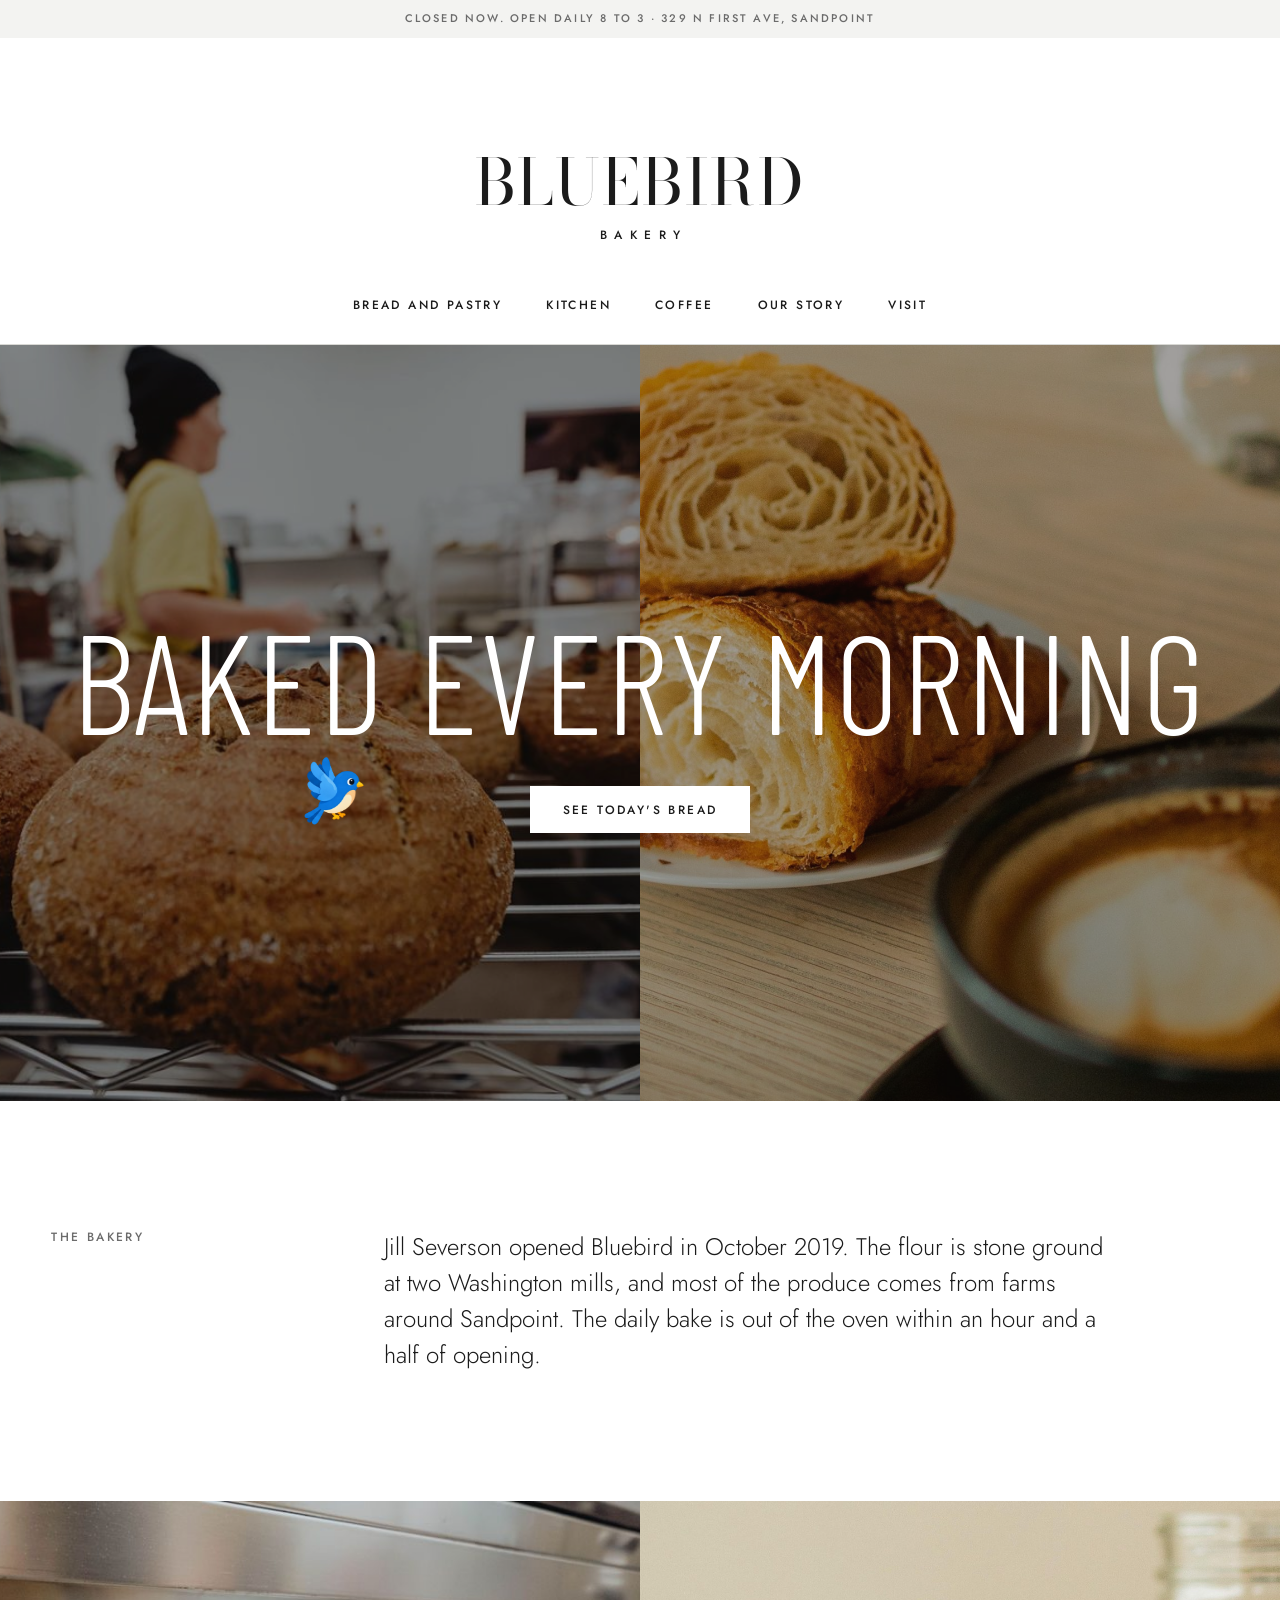
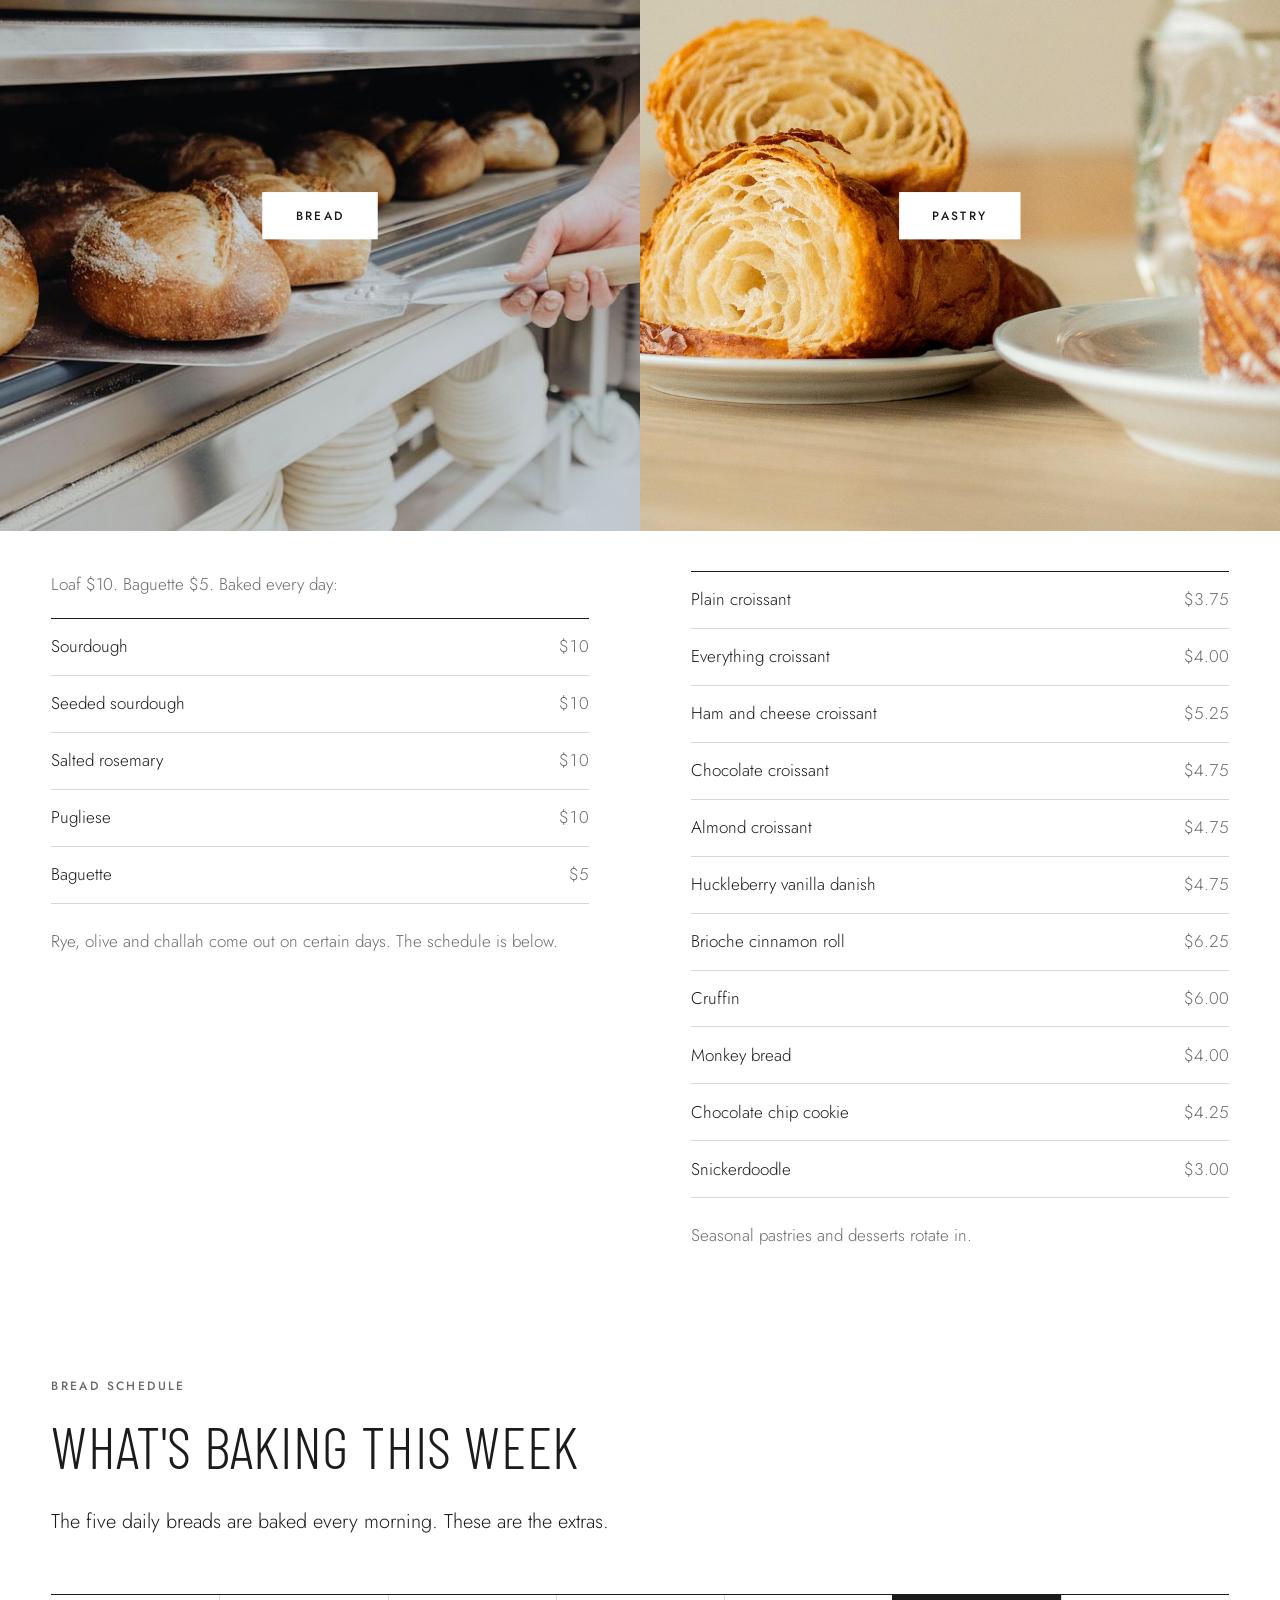
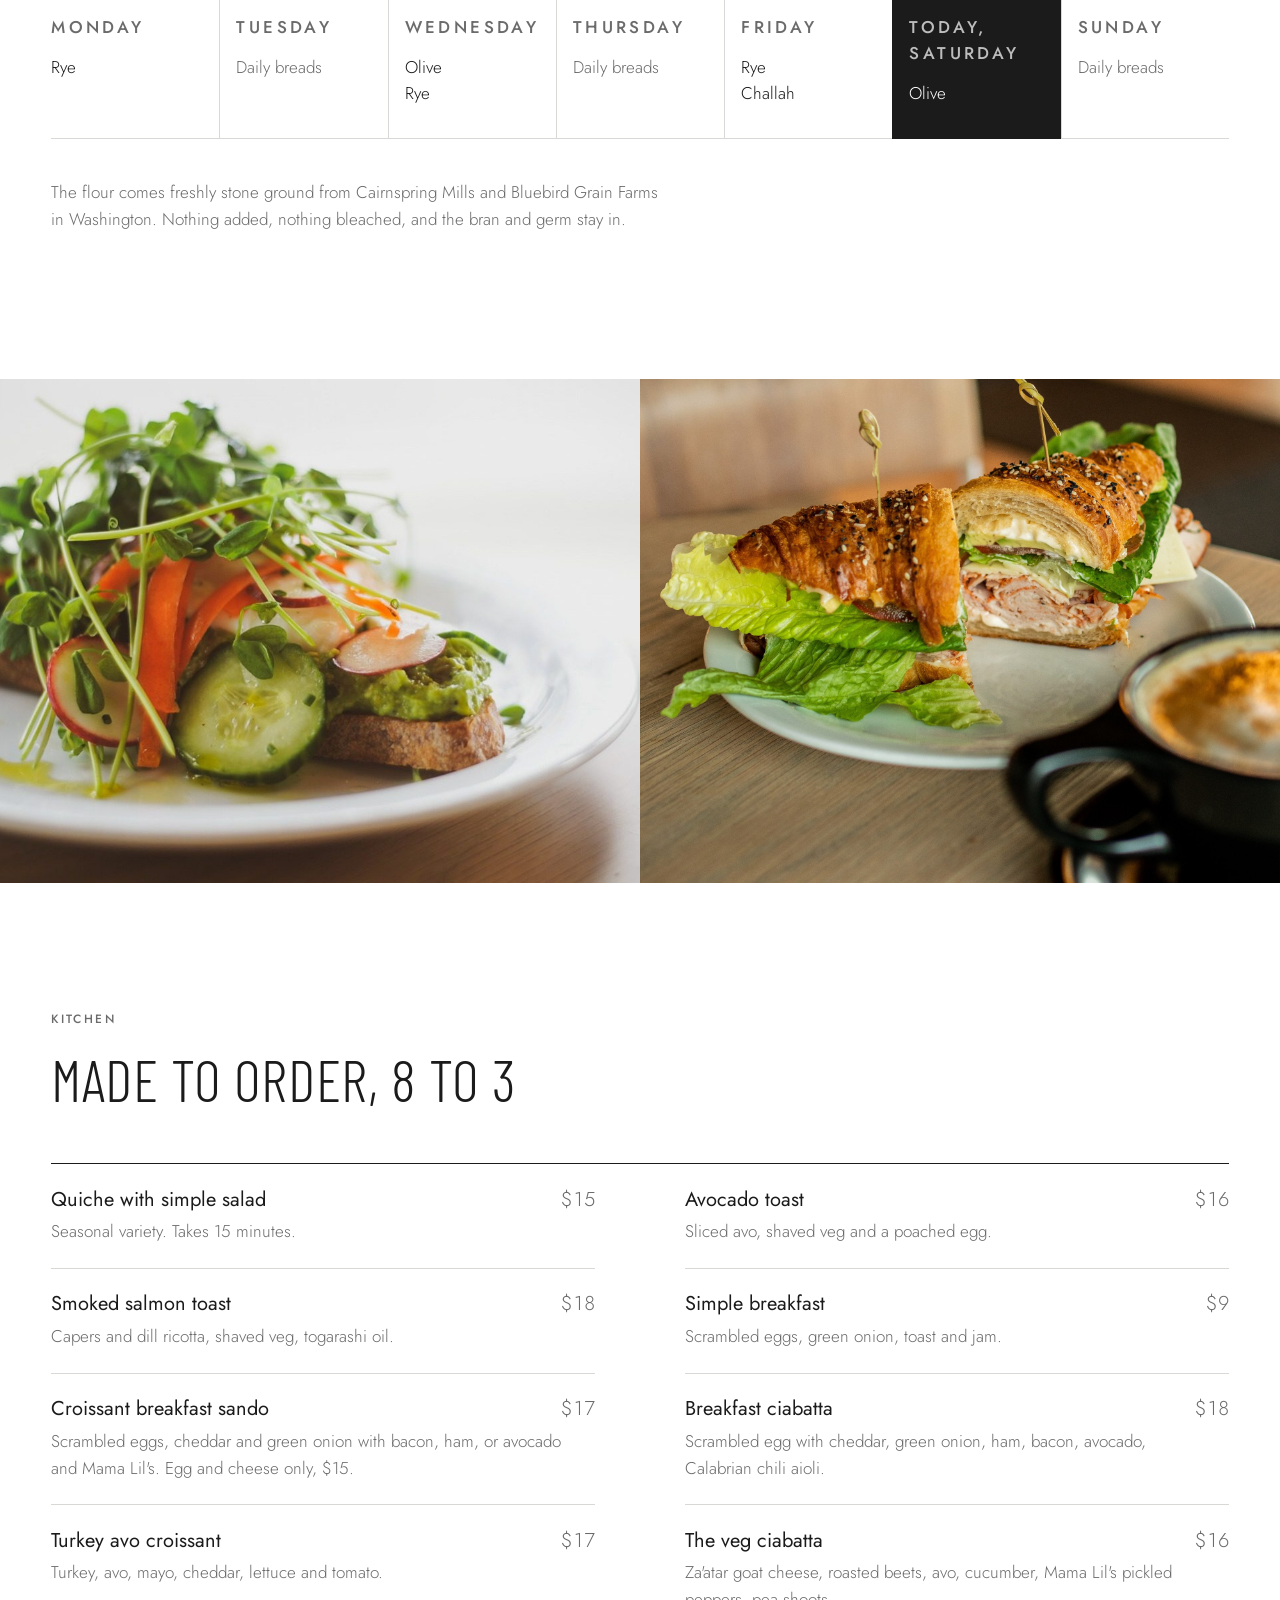
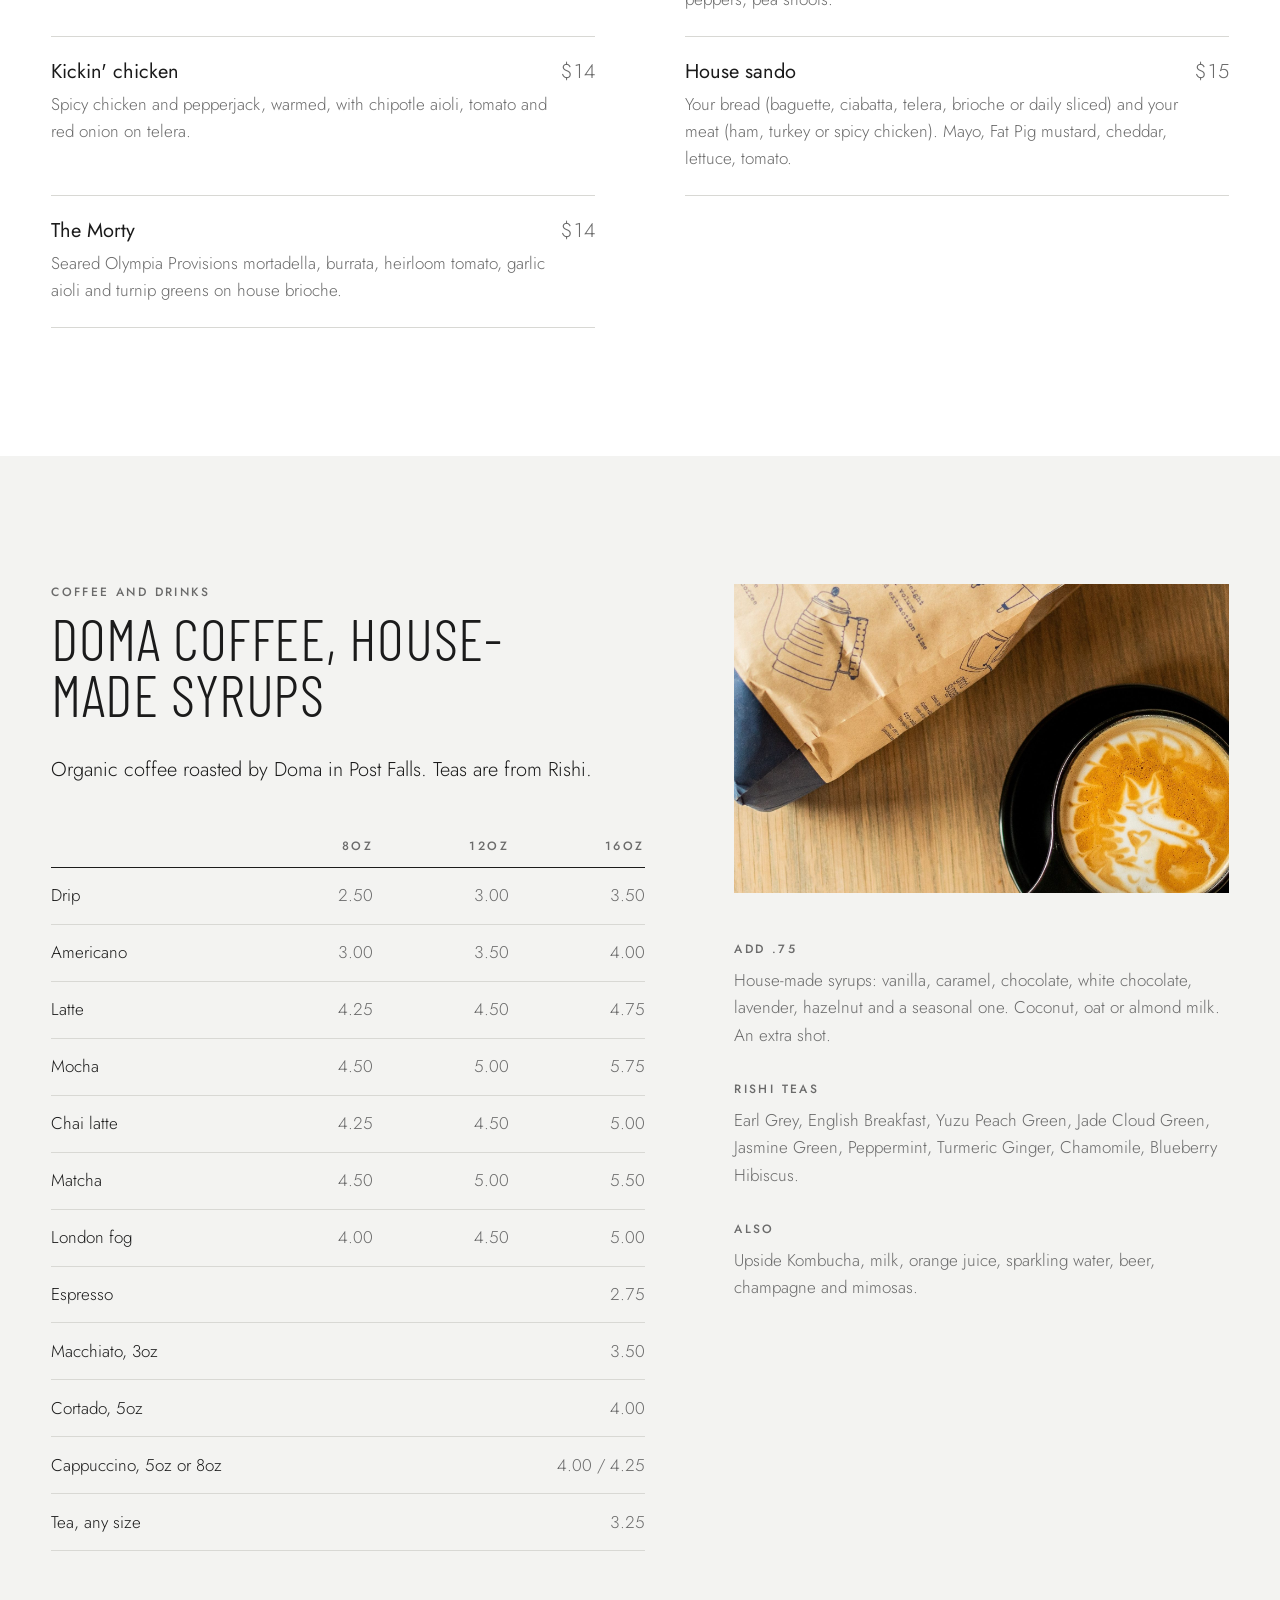
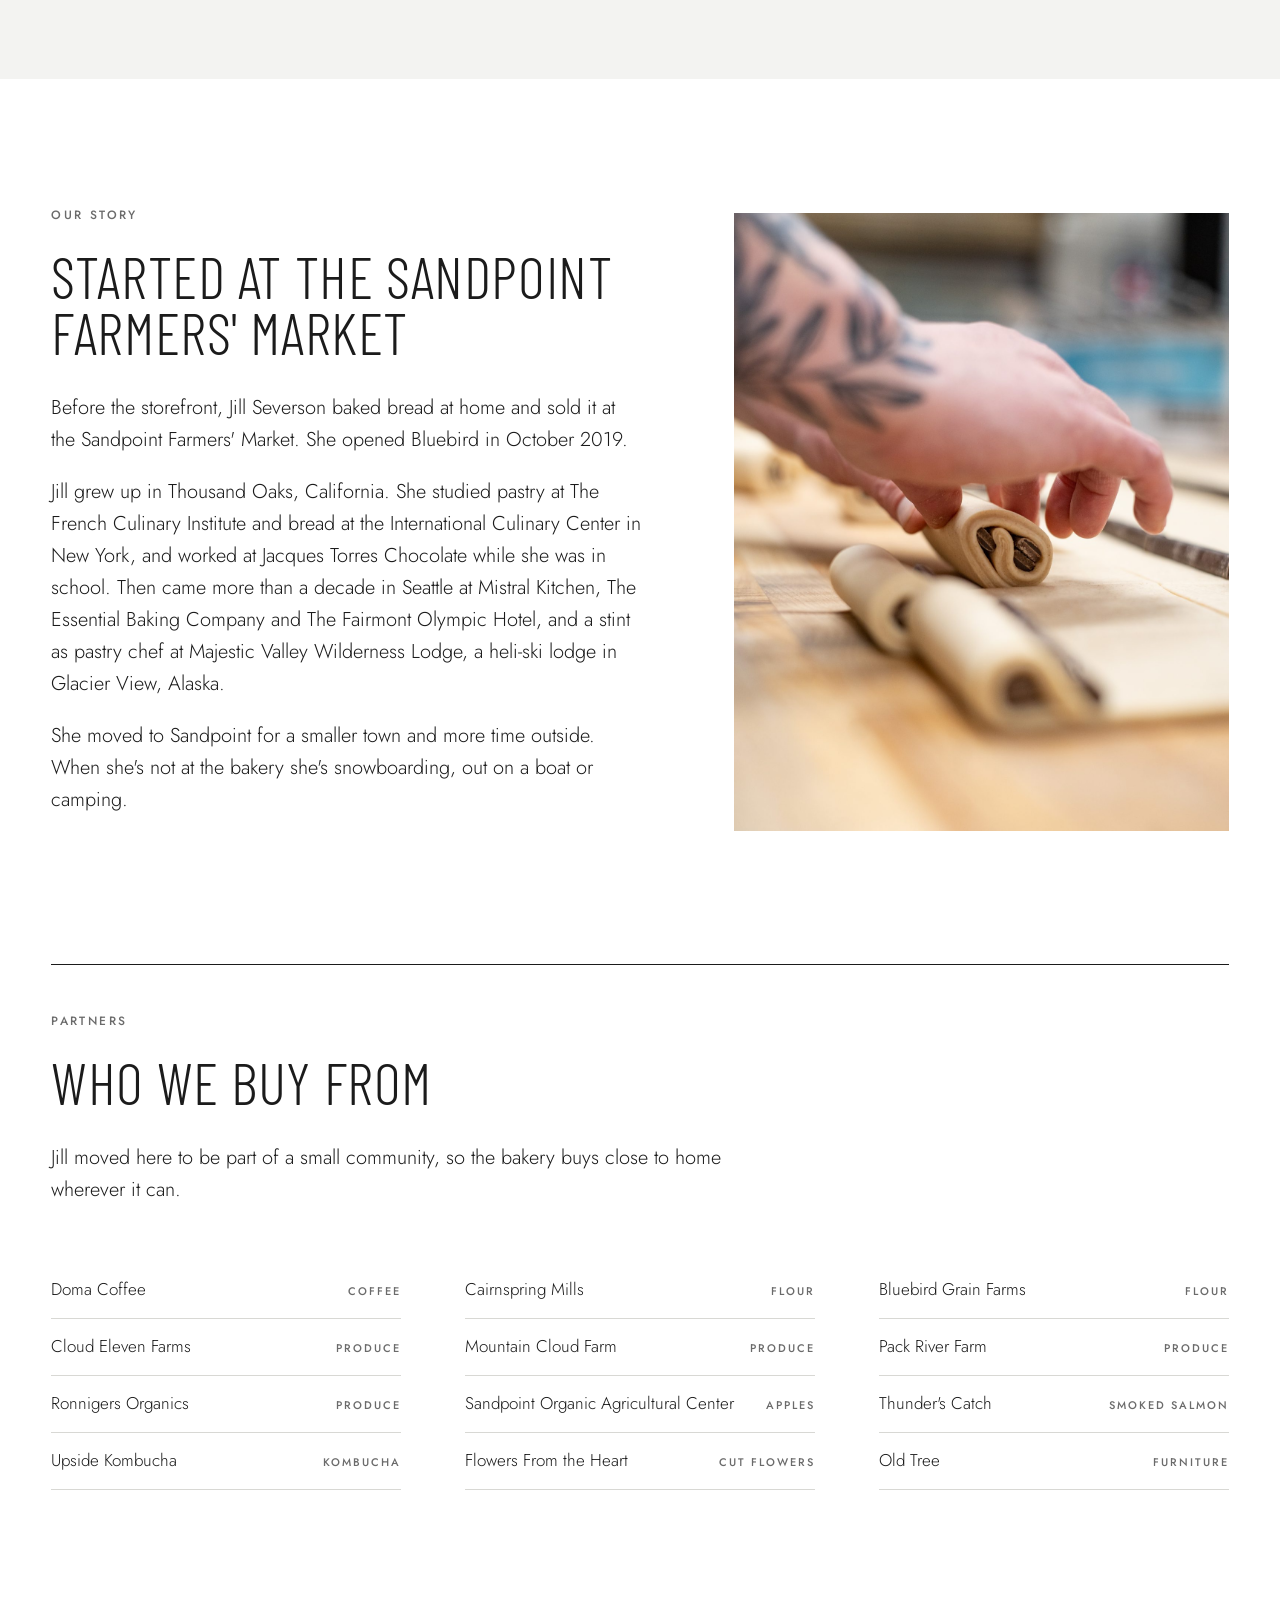
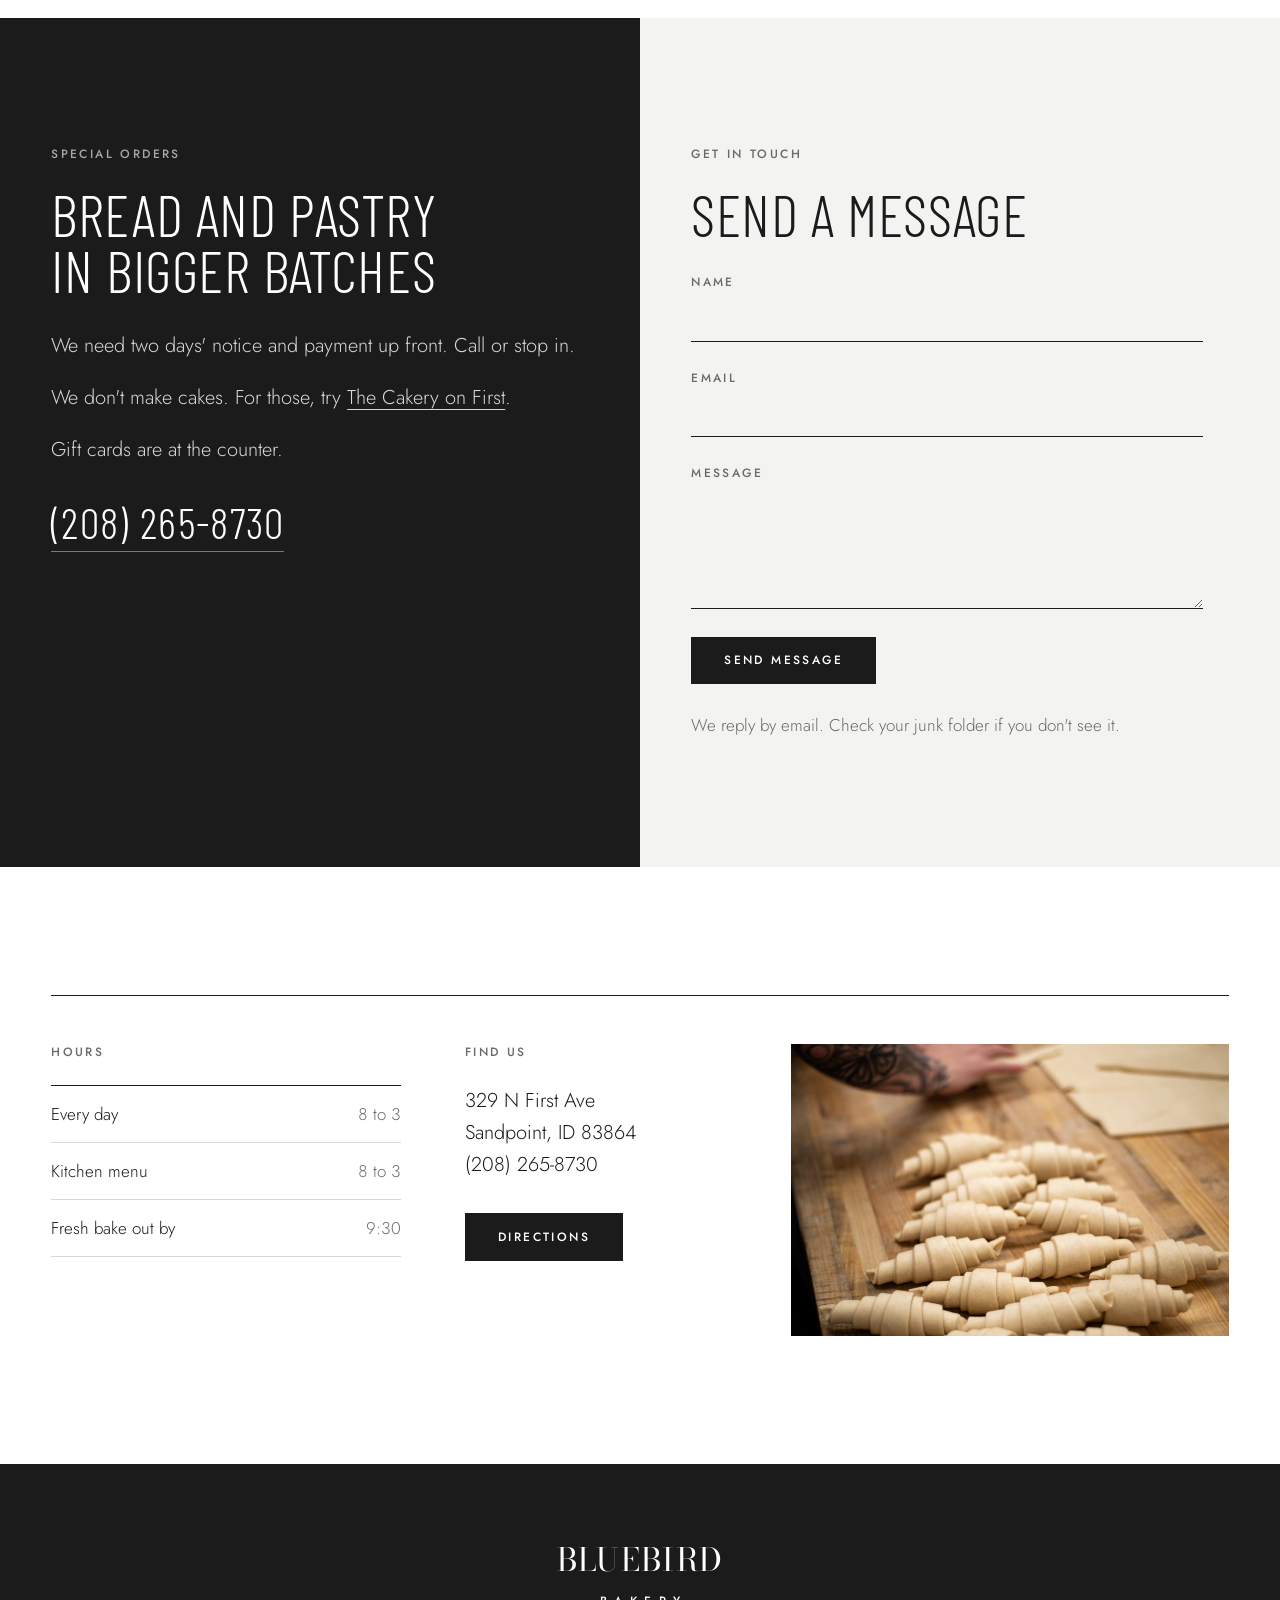
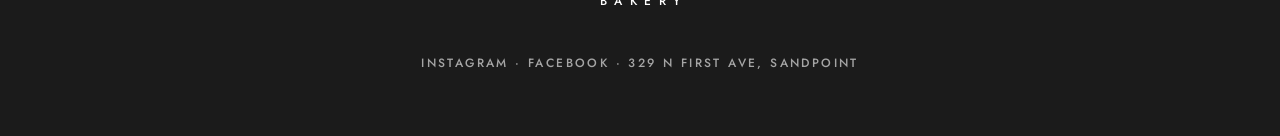
==== site/index.html @ 8856bd6c "Bluebird Bakery: sprite pipeline, flight controller and one-page site - Bluebird sprite: source rend" ====
<!doctype html>
<html lang="en">
<head>
<meta charset="utf-8">
<meta name="viewport" content="width=device-width,initial-scale=1">
<title>Bluebird Bakery | Bread, pastry and breakfast in Sandpoint, Idaho</title>
<meta name="description" content="Bread and pastry baked every morning at 329 N First Ave, Sandpoint. Full kitchen menu and Doma coffee. Open daily 8 to 3.">
<link rel="preconnect" href="https://fonts.googleapis.com">
<link rel="preconnect" href="https://fonts.gstatic.com" crossorigin>
<link href="https://fonts.googleapis.com/css2?family=Barlow+Condensed:wght@300&family=Bodoni+Moda:opsz,wght@6..96,400&family=Jost:wght@300;400;500&display=swap" rel="stylesheet">
<link rel="stylesheet" href="styles.css">
</head>
<body>

<p class="utility"><span id="openStatus">Open daily 8 to 3</span> &middot; 329 N First Ave, Sandpoint</p>

<header class="header">
  <a class="wordmark" href="#top"><span data-perch data-perch-at="0.97" data-perch-dy="9" data-perch-face="left">Bluebird</span><small>Bakery</small></a>
  <nav aria-label="Sections">
    <a href="#bake">Bread and pastry</a>
    <a href="#kitchen">Kitchen</a>
    <a href="#coffee">Coffee</a>
    <a href="#story">Our story</a>
    <a href="#visit">Visit</a>
  </nav>
</header>

<main id="top">

  <section class="hero">
    <figure><img src="photos/rack-loaves.jpg" alt="Sourdough loaves cooling on a wire rack in the bakery"></figure>
    <figure><img src="photos/croissant-latte.jpg" alt="A croissant cut in half to show the layers, next to a latte"></figure>
    <div class="hero-over">
      <h1>Baked every morning</h1>
      <a class="btn" href="#bake" data-perch data-perch-at="0.5" data-perch-face="right">See today's bread</a>
    </div>
  </section>

  <section class="statement wrap">
    <p class="label">The bakery</p>
    <p>Jill Severson opened Bluebird in October 2019. The flour is stone ground at two Washington mills, and most of the produce comes from farms around Sandpoint. The daily bake is out of the oven within an hour and a half of opening.</p>
  </section>

  <!-- ---- bread and pastry ---- -->
  <section id="bake">
    <div class="pair" data-perch data-perch-at="0.5" data-perch-face="right">
      <div class="pair-item">
        <figure class="pair-photo"><img src="photos/oven-loaves.jpg" alt="Loaves being pulled from the deck oven on a peel" loading="lazy"><span class="btn">Bread</span></figure>
        <div class="pair-body">
          <p class="note">Loaf $10. Baguette $5. Baked every day:</p>
          <dl data-perch data-perch-at="0.2" data-perch-face="right">
            <div><dt>Sourdough</dt><dd>$10</dd></div>
            <div><dt>Seeded sourdough</dt><dd>$10</dd></div>
            <div><dt>Salted rosemary</dt><dd>$10</dd></div>
            <div><dt>Pugliese</dt><dd>$10</dd></div>
            <div><dt>Baguette</dt><dd>$5</dd></div>
          </dl>
          <p class="note">Rye, olive and challah come out on certain days. The schedule is below.</p>
        </div>
      </div>
      <div class="pair-item">
        <figure class="pair-photo"><img src="photos/croissant-cruffin.jpg" alt="A croissant cut open beside a cruffin topped with chocolate" loading="lazy"><span class="btn">Pastry</span></figure>
        <div class="pair-body">
          <dl data-perch data-perch-at="0.8" data-perch-face="left">
            <div><dt>Plain croissant</dt><dd>$3.75</dd></div>
            <div><dt>Everything croissant</dt><dd>$4.00</dd></div>
            <div><dt>Ham and cheese croissant</dt><dd>$5.25</dd></div>
            <div><dt>Chocolate croissant</dt><dd>$4.75</dd></div>
            <div><dt>Almond croissant</dt><dd>$4.75</dd></div>
            <div><dt>Huckleberry vanilla danish</dt><dd>$4.75</dd></div>
            <div><dt>Brioche cinnamon roll</dt><dd>$6.25</dd></div>
            <div><dt>Cruffin</dt><dd>$6.00</dd></div>
            <div><dt>Monkey bread</dt><dd>$4.00</dd></div>
            <div><dt>Chocolate chip cookie</dt><dd>$4.25</dd></div>
            <div><dt>Snickerdoodle</dt><dd>$3.00</dd></div>
          </dl>
          <p class="note">Seasonal pastries and desserts rotate in.</p>
        </div>
      </div>
    </div>
  </section>

  <section id="schedule" class="wrap schedule">
    <div class="section-head">
      <p class="label">Bread schedule</p>
      <h2 data-perch data-perch-at="0.97" data-perch-dy="8" data-perch-face="left">What's baking this week</h2>
      <p>The five daily breads are baked every morning. These are the extras.</p>
    </div>
    <ol class="week">
      <li data-day="Monday"><p class="label">Monday</p><p>Rye</p></li>
      <li data-day="Tuesday"><p class="label">Tuesday</p><p class="quiet">Daily breads</p></li>
      <li data-day="Wednesday"><p class="label">Wednesday</p><p>Olive<br>Rye</p></li>
      <li data-day="Thursday"><p class="label">Thursday</p><p class="quiet">Daily breads</p></li>
      <li data-day="Friday"><p class="label">Friday</p><p>Rye<br>Challah</p></li>
      <li data-day="Saturday"><p class="label">Saturday</p><p>Olive</p></li>
      <li data-day="Sunday"><p class="label">Sunday</p><p class="quiet">Daily breads</p></li>
    </ol>
    <p class="note">The flour comes freshly stone ground from Cairnspring Mills and Bluebird Grain Farms in Washington. Nothing added, nothing bleached, and the bran and germ stay in.</p>
  </section>

  <!-- ---- kitchen ---- -->
  <section id="kitchen">
    <div class="pair pair-short" data-perch data-perch-at="0.5" data-perch-face="left">
      <figure class="pair-photo"><img src="photos/avocado-toast.jpg" alt="Avocado toast piled with shaved vegetables and pea shoots" loading="lazy"></figure>
      <figure class="pair-photo"><img src="photos/croissant-sando.jpg" alt="Turkey and avocado on an everything croissant, with a cappuccino" loading="lazy"></figure>
    </div>
    <div class="wrap kitchen">
      <div class="section-head">
        <p class="label">Kitchen</p>
        <h2 data-perch data-perch-at="0.97" data-perch-dy="8" data-perch-face="left">Made to order, 8 to 3</h2>
      </div>
      <div class="dishes" data-perch data-perch-at="0.5" data-perch-face="right">
        <article><h3>Quiche with simple salad <span>$15</span></h3><p>Seasonal variety. Takes 15 minutes.</p></article>
        <article><h3>Avocado toast <span>$16</span></h3><p>Sliced avo, shaved veg and a poached egg.</p></article>
        <article><h3>Smoked salmon toast <span>$18</span></h3><p>Capers and dill ricotta, shaved veg, togarashi oil.</p></article>
        <article><h3>Simple breakfast <span>$9</span></h3><p>Scrambled eggs, green onion, toast and jam.</p></article>
        <article><h3>Croissant breakfast sando <span>$17</span></h3><p>Scrambled eggs, cheddar and green onion with bacon, ham, or avocado and Mama Lil's. Egg and cheese only, $15.</p></article>
        <article><h3>Breakfast ciabatta <span>$18</span></h3><p>Scrambled egg with cheddar, green onion, ham, bacon, avocado, Calabrian chili aioli.</p></article>
        <article><h3>Turkey avo croissant <span>$17</span></h3><p>Turkey, avo, mayo, cheddar, lettuce and tomato.</p></article>
        <article><h3>The veg ciabatta <span>$16</span></h3><p>Za'atar goat cheese, roasted beets, avo, cucumber, Mama Lil's pickled peppers, pea shoots.</p></article>
        <article><h3>Kickin' chicken <span>$14</span></h3><p>Spicy chicken and pepperjack, warmed, with chipotle aioli, tomato and red onion on telera.</p></article>
        <article><h3>House sando <span>$15</span></h3><p>Your bread (baguette, ciabatta, telera, brioche or daily sliced) and your meat (ham, turkey or spicy chicken). Mayo, Fat Pig mustard, cheddar, lettuce, tomato.</p></article>
        <article><h3>The Morty <span>$14</span></h3><p>Seared Olympia Provisions mortadella, burrata, heirloom tomato, garlic aioli and turnip greens on house brioche.</p></article>
      </div>
    </div>
  </section>

  <!-- ---- coffee ---- -->
  <section id="coffee" class="band">
    <div class="wrap coffee">
      <div>
        <p class="label">Coffee and drinks</p>
        <h2 data-perch data-perch-at="0.6" data-perch-dy="8" data-perch-face="right">Doma coffee, house-made syrups</h2>
        <p>Organic coffee roasted by Doma in Post Falls. Teas are from Rishi.</p>
        <table>
          <thead><tr><th scope="col"><span class="sr">Drink</span></th><th scope="col">8oz</th><th scope="col">12oz</th><th scope="col">16oz</th></tr></thead>
          <tbody>
            <tr><th scope="row">Drip</th><td>2.50</td><td>3.00</td><td>3.50</td></tr>
            <tr><th scope="row">Americano</th><td>3.00</td><td>3.50</td><td>4.00</td></tr>
            <tr><th scope="row">Latte</th><td>4.25</td><td>4.50</td><td>4.75</td></tr>
            <tr><th scope="row">Mocha</th><td>4.50</td><td>5.00</td><td>5.75</td></tr>
            <tr><th scope="row">Chai latte</th><td>4.25</td><td>4.50</td><td>5.00</td></tr>
            <tr><th scope="row">Matcha</th><td>4.50</td><td>5.00</td><td>5.50</td></tr>
            <tr><th scope="row">London fog</th><td>4.00</td><td>4.50</td><td>5.00</td></tr>
          </tbody>
        </table>
        <dl class="short">
          <div><dt>Espresso</dt><dd>2.75</dd></div>
          <div><dt>Macchiato, 3oz</dt><dd>3.50</dd></div>
          <div><dt>Cortado, 5oz</dt><dd>4.00</dd></div>
          <div><dt>Cappuccino, 5oz or 8oz</dt><dd>4.00 / 4.25</dd></div>
          <div><dt>Tea, any size</dt><dd>3.25</dd></div>
        </dl>
      </div>
      <div>
        <figure class="coffee-photo" data-perch data-perch-at="0.78" data-perch-face="left"><img src="photos/latte-doma.jpg" alt="A latte with rosetta art beside a bag of Doma coffee" loading="lazy"></figure>
        <p class="label">Add .75</p>
        <p class="note">House-made syrups: vanilla, caramel, chocolate, white chocolate, lavender, hazelnut and a seasonal one. Coconut, oat or almond milk. An extra shot.</p>
        <p class="label">Rishi teas</p>
        <p class="note">Earl Grey, English Breakfast, Yuzu Peach Green, Jade Cloud Green, Jasmine Green, Peppermint, Turmeric Ginger, Chamomile, Blueberry Hibiscus.</p>
        <p class="label">Also</p>
        <p class="note">Upside Kombucha, milk, orange juice, sparkling water, beer, champagne and mimosas.</p>
      </div>
    </div>
  </section>

  <!-- ---- story ---- -->
  <section id="story" class="wrap story">
    <div>
      <p class="label">Our story</p>
      <h2>Started at the Sandpoint Farmers' Market</h2>
      <p>Before the storefront, Jill Severson baked bread at home and sold it at the Sandpoint Farmers' Market. She opened Bluebird in October 2019.</p>
      <p>Jill grew up in Thousand Oaks, California. She studied pastry at The French Culinary Institute and bread at the International Culinary Center in New York, and worked at Jacques Torres Chocolate while she was in school. Then came more than a decade in Seattle at Mistral Kitchen, The Essential Baking Company and The Fairmont Olympic Hotel, and a stint as pastry chef at Majestic Valley Wilderness Lodge, a heli-ski lodge in Glacier View, Alaska.</p>
      <p>She moved to Sandpoint for a smaller town and more time outside. When she's not at the bakery she's snowboarding, out on a boat or camping.</p>
    </div>
    <figure class="story-photo" data-perch data-perch-at="0.25" data-perch-face="right"><img src="photos/rolling-chocolate.jpg" alt="A baker's hands rolling a chocolate croissant on the bench" loading="lazy"></figure>
  </section>

  <section id="partners" class="wrap partners">
    <div class="hair" data-perch data-perch-at="0.9" data-perch-face="left"></div>
    <div class="section-head">
      <p class="label">Partners</p>
      <h2>Who we buy from</h2>
      <p>Jill moved here to be part of a small community, so the bakery buys close to home wherever it can.</p>
    </div>
    <ul class="partner-list">
      <li>Doma Coffee <span>Coffee</span></li>
      <li>Cairnspring Mills <span>Flour</span></li>
      <li>Bluebird Grain Farms <span>Flour</span></li>
      <li>Cloud Eleven Farms <span>Produce</span></li>
      <li>Mountain Cloud Farm <span>Produce</span></li>
      <li>Pack River Farm <span>Produce</span></li>
      <li>Ronnigers Organics <span>Produce</span></li>
      <li>Sandpoint Organic Agricultural Center <span>Apples</span></li>
      <li>Thunder's Catch <span>Smoked salmon</span></li>
      <li>Upside Kombucha <span>Kombucha</span></li>
      <li>Flowers From the Heart <span>Cut flowers</span></li>
      <li>Old Tree <span>Furniture</span></li>
    </ul>
  </section>

  <!-- ---- special orders + contact ---- -->
  <section id="order" class="pair pair-text">
    <div class="order">
      <p class="label">Special orders</p>
      <h2>Bread and pastry in bigger batches</h2>
      <p>We need two days' notice and payment up front. Call or stop in.</p>
      <p>We don't make cakes. For those, try <a href="https://www.thecakeryonfirst.com/weddings">The Cakery on First</a>.</p>
      <p>Gift cards are at the counter.</p>
      <p class="contact"><a href="tel:+12082658730" data-perch data-perch-at="0.9" data-perch-dy="6" data-perch-face="left">(208) 265-8730</a></p>
    </div>
    <div class="message">
      <p class="label">Get in touch</p>
      <h2 data-perch data-perch-at="0.97" data-perch-dy="8" data-perch-face="left">Send a message</h2>
      <!-- TODO: not connected to anything yet. Needs a form endpoint or the bakery's email. -->
      <form id="contactForm" novalidate>
        <label>Name<input type="text" name="name" autocomplete="name" required></label>
        <label>Email<input type="email" name="email" autocomplete="email" required></label>
        <label>Message<textarea name="message" rows="4" required></textarea></label>
        <button class="btn btn-dark" type="submit">Send message</button>
        <p class="note" id="formNote" role="status">We reply by email. Check your junk folder if you don't see it.</p>
      </form>
    </div>
  </section>

  <!-- ---- visit ---- -->
  <section id="visit" class="wrap visit">
    <div class="hair" data-perch data-perch-at="0.12" data-perch-face="right"></div>
    <div class="visit-grid">
      <div>
        <p class="label">Hours</p>
        <dl>
          <div><dt>Every day</dt><dd>8 to 3</dd></div>
          <div><dt>Kitchen menu</dt><dd>8 to 3</dd></div>
          <div><dt>Fresh bake out by</dt><dd>9:30</dd></div>
        </dl>
      </div>
      <div>
        <p class="label">Find us</p>
        <address>329 N First Ave<br>Sandpoint, ID 83864<br><a href="tel:+12082658730">(208) 265-8730</a></address>
        <a class="btn btn-dark" href="https://www.google.com/maps/search/?api=1&query=Bluebird+Bakery+329+N+First+Ave+Sandpoint+ID">Directions</a>
      </div>
      <figure class="visit-photo" data-perch data-perch-at="0.7" data-perch-face="left"><img src="photos/shaping-croissants.jpg" alt="Croissants being shaped by hand on a long wooden bench" loading="lazy"></figure>
    </div>
  </section>

</main>

<footer class="footer">
  <p class="wordmark"><span data-perch data-perch-at="0.97" data-perch-dy="5" data-perch-face="left">Bluebird</span><small>Bakery</small></p>
  <p class="label"><a href="https://www.instagram.com/bluebirdbakeryid/">Instagram</a> &middot; <a href="https://www.facebook.com/bluebirdbakeryid/">Facebook</a> &middot; 329 N First Ave, Sandpoint</p>
</footer>

<script src="src/today.js"></script>
<script type="module" src="src/main.js"></script>
</body>
</html>
---- site/styles.css ----
/* Bluebird Bakery
   No palette: white, near-black, one pale grey, one mid grey. The bird is the
   only colour on the page, and the photography carries all the warmth.
   Four type registers, one job each:
     Bodoni Moda       the wordmark, nowhere else
     Jost 500 caps     every label, nav item and button (tracked .2em)
     Barlow Cond. 300  display headings, uppercase
     Jost 300          everything you read
   Header, hero and footer are symmetrical. Everything you read has a hard left
   edge. Corners are square throughout.
   References (site-library): l-objet for the system, icb-builders for square
   corners and edge-to-edge photography. */

:root {
  --white: #ffffff;
  --black: #1b1b1b;
  --pale: #f3f3f1;
  --grey: #6b6b6b;
  --line: #d8d8d4;

  --logo: "Bodoni Moda", "Didot", serif;
  --label: "Jost", "Futura", sans-serif;
  --display: "Barlow Condensed", "Arial Narrow", sans-serif;

  --t-label: 0.75rem;
  --t-small: 1.0625rem;
  --t-body: 1.25rem;
  --t-lead: 1.5rem;
  --t-h3: 1.25rem;
  --t-h2: clamp(2.5rem, 4.6vw, 3.75rem);

  --gutter: clamp(1.25rem, 4vw, 3.5rem);
  --space: clamp(5rem, 10vw, 9rem);
}

*, *::before, *::after { box-sizing: border-box; }
html { scroll-behavior: smooth; }
@media (prefers-reduced-motion: reduce) { html { scroll-behavior: auto; } }

body { margin: 0; overflow-x: hidden; background: var(--white); color: var(--black); font: 300 var(--t-body)/1.6 var(--label); }
img { display: block; width: 100%; height: 100%; object-fit: cover; }
figure, dl, dd, ol, ul { margin: 0; padding: 0; }
ol, ul { list-style: none; }
address { font-style: normal; }
a { color: inherit; text-underline-offset: 0.25em; text-decoration-thickness: 1px; }
p { margin: 0 0 1em; max-width: 36em; }
:focus-visible { outline: 2px solid var(--black); outline-offset: 3px; }
.order :focus-visible, .footer :focus-visible { outline-color: var(--white); }
.sr { position: absolute; width: 1px; height: 1px; overflow: hidden; clip-path: inset(50%); }

.wrap { max-width: 80rem; margin-inline: auto; padding-inline: var(--gutter); }

h1, h2 { font-family: var(--display); font-weight: 300; text-transform: uppercase; margin: 0; line-height: 0.95; }
h2 { font-size: var(--t-h2); letter-spacing: 0.01em; width: fit-content; max-width: 14em; margin-bottom: 2rem; text-wrap: balance; }
h3 { font: 400 var(--t-h3)/1.3 var(--label); margin: 0; }

.label { font: 500 var(--t-label)/1.4 var(--label); letter-spacing: 0.2em; text-transform: uppercase; color: var(--grey); margin-bottom: 1.5rem; }
.note { font-size: var(--t-small); color: var(--grey); }
.section-head { margin-bottom: 3.5rem; }
.section-head p:last-child { margin-bottom: 0; }
.hair { height: 1px; background: var(--black); margin-bottom: 3rem; }

.btn {
  display: inline-block; background: var(--white); color: var(--black); cursor: pointer;
  font: 500 var(--t-label)/1 var(--label); letter-spacing: 0.2em; text-transform: uppercase; text-decoration: none;
  padding: 1.05rem 2rem; border: 1px solid var(--white);
}
a.btn:hover { background: var(--black); color: var(--white); border-color: var(--black); }
.btn-dark { background: var(--black); color: var(--white); border-color: var(--black); }
a.btn-dark:hover, button.btn-dark:hover { background: var(--white); color: var(--black); }

/* price lists */
dl > div { display: flex; justify-content: space-between; gap: 1.5rem; padding-block: 0.9rem; border-bottom: 1px solid var(--line); font-size: var(--t-small); }
dl > div:first-child { border-top: 1px solid var(--black); }
dd { color: var(--grey); white-space: nowrap; font-variant-numeric: tabular-nums; }

/* ---- utility + header ---- */
.utility { margin: 0; max-width: none; background: var(--pale); text-align: center; font: 500 0.6875rem/1.4 var(--label); letter-spacing: 0.2em; text-transform: uppercase; color: var(--grey); padding: 0.7rem 1rem; }

/* Tall on purpose: the bird stands on the wordmark and needs the air above it. */
.header { text-align: center; padding: 7rem var(--gutter) 0; border-bottom: 1px solid var(--line); }
.wordmark { display: inline-block; text-decoration: none; margin: 0; max-width: none; }
.wordmark span { display: inline-block; font: 400 clamp(2.75rem, 6vw, 4rem)/1 var(--logo); letter-spacing: 0.04em; text-transform: uppercase; }
.wordmark small { display: block; font: 500 var(--t-label)/1 var(--label); letter-spacing: 0.62em; text-indent: 0.62em; text-transform: uppercase; margin-top: 0.9rem; }
.header nav { display: flex; flex-wrap: wrap; justify-content: center; gap: 0.25rem 2.75rem; margin-top: 2.5rem; padding-bottom: 1.4rem; }
.header nav a { font: 500 var(--t-label)/1 var(--label); letter-spacing: 0.2em; text-transform: uppercase; text-decoration: none; padding-block: 0.6rem; border-bottom: 1px solid transparent; }
.header nav a:hover { border-bottom-color: var(--black); }

/* ---- hero ---- */
.hero { position: relative; display: grid; grid-template-columns: 1fr 1fr; }
.hero figure { position: relative; height: min(84vh, 52rem); min-height: 28rem; }
/* White display type needs a consistent ground whatever the photo is. */
.hero figure::after { content: ""; position: absolute; inset: 0; background: rgba(20, 16, 12, 0.4); }
.hero-over { position: absolute; inset: 0; z-index: 1; display: flex; flex-direction: column; align-items: center; justify-content: center; gap: 2.5rem; text-align: center; padding: var(--gutter); }
/* One line, spanning the seam. */
h1 { font-size: clamp(3.75rem, 11vw, 13rem); letter-spacing: 0.02em; color: var(--white); white-space: nowrap; }

/* ---- statement ---- */
.statement { display: grid; grid-template-columns: minmax(0, 3fr) minmax(0, 9fr); gap: var(--gutter); padding-block: var(--space); }
.statement p:last-child { font-size: var(--t-lead); line-height: 1.5; max-width: 30em; margin: 0; }

/* ---- image pairs ---- */
.pair { display: grid; grid-template-columns: 1fr 1fr; }
.pair-photo { position: relative; height: min(70vh, 44rem); min-height: 22rem; }
.pair-short .pair-photo { height: min(56vh, 34rem); }
.pair-photo .btn { position: absolute; left: 50%; top: 50%; transform: translate(-50%, -50%); }
.pair-body { padding: 2.5rem var(--gutter) var(--space); }
.pair-body .note { margin-block: 0 1.25rem; }
.pair-body dl + .note { margin-block: 1.5rem 0; }

/* ---- bread schedule ---- */
.schedule { padding-bottom: var(--space); }
.week { display: grid; grid-template-columns: repeat(7, minmax(0, 1fr)); border-top: 1px solid var(--black); margin-bottom: 2.5rem; }
.week li { padding: 1.25rem 1rem 1.75rem 0; border-bottom: 1px solid var(--line); min-height: 9rem; }
.week li + li { padding-left: 1rem; border-left: 1px solid var(--line); }
.week .label { margin-bottom: 0.9rem; }
.week p { margin: 0; font-size: var(--t-small); line-height: 1.5; }
.week .quiet { color: var(--grey); }
/* Today is the one inverted cell on the page. */
.week .today { background: var(--black); color: var(--white); padding-left: 1rem; border-color: var(--black); }
.week .today .label, .week .today .quiet { color: #bdbdbd; }

/* ---- kitchen ---- */
.kitchen { padding-block: var(--space); }
.dishes { display: grid; grid-template-columns: 1fr 1fr; column-gap: clamp(2rem, 7vw, 7rem); border-top: 1px solid var(--black); }
.dishes article { padding-block: 1.4rem; border-bottom: 1px solid var(--line); }
.dishes h3 { display: flex; justify-content: space-between; gap: 1.5rem; }
.dishes h3 span { color: var(--grey); font-weight: 300; font-variant-numeric: tabular-nums; }
.dishes p { margin: 0.35rem 0 0; font-size: var(--t-small); color: var(--grey); max-width: 30em; }

/* ---- coffee ---- */
.band { background: var(--pale); padding-block: var(--space); }
.coffee { display: grid; grid-template-columns: minmax(0, 6fr) minmax(0, 5fr); gap: clamp(2rem, 7vw, 7rem); align-items: start; }
table { width: 100%; border-collapse: collapse; font-size: var(--t-small); margin-top: 2.5rem; font-variant-numeric: tabular-nums; }
thead th { font: 500 var(--t-label)/1 var(--label); letter-spacing: 0.2em; text-transform: uppercase; color: var(--grey); padding-bottom: 0.9rem; border-bottom: 1px solid var(--black); }
th, td { text-align: right; padding: 0.9rem 0 0.9rem 1rem; }
tbody th { text-align: left; font-weight: 300; padding-left: 0; }
tbody tr { border-bottom: 1px solid var(--line); }
td { color: var(--grey); }
.short > div:first-child { border-top: 0; }
.coffee-photo { aspect-ratio: 16 / 10; margin-bottom: 3rem; }
.coffee .label { margin-bottom: 0.6rem; }
.coffee .note { margin-bottom: 2rem; }

/* ---- story + partners ---- */
.story { display: grid; grid-template-columns: minmax(0, 6fr) minmax(0, 5fr); gap: clamp(2rem, 7vw, 7rem); align-items: center; padding-block: var(--space); }
.story-photo { aspect-ratio: 4 / 5; }
.partners { padding-bottom: var(--space); }
.partner-list { display: grid; grid-template-columns: repeat(3, minmax(0, 1fr)); column-gap: clamp(2rem, 5vw, 5rem); font-size: var(--t-small); }
.partner-list li { display: flex; justify-content: space-between; align-items: baseline; gap: 1rem; padding-block: 0.9rem; border-bottom: 1px solid var(--line); }
.partner-list span { font: 500 0.6875rem/1.4 var(--label); letter-spacing: 0.18em; text-transform: uppercase; color: var(--grey); text-align: right; }

/* ---- special orders + message ---- */
.order, .message { padding: var(--space) var(--gutter); }
.order { background: var(--black); color: var(--white); }
.order .label { color: #a5a5a5; }
.order p { color: #d6d6d6; }
.contact { margin-top: 2rem; font: 300 clamp(2rem, 3.4vw, 2.75rem)/1.1 var(--display); letter-spacing: 0.03em; }
.contact a { color: var(--white); text-decoration: none; border-bottom: 1px solid #777; padding-bottom: 0.2rem; }
.contact a:hover { border-bottom-color: var(--white); }
.message { background: var(--pale); }
form { display: grid; gap: 1.75rem; max-width: 32rem; }
label { display: grid; gap: 0.5rem; font: 500 var(--t-label)/1.4 var(--label); letter-spacing: 0.2em; text-transform: uppercase; color: var(--grey); }
input, textarea { font: 300 var(--t-small)/1.5 var(--label); color: var(--black); background: transparent; border: 0; border-bottom: 1px solid var(--black); border-radius: 0; padding: 0.5rem 0; resize: vertical; }
input:focus-visible, textarea:focus-visible { outline: 0; border-bottom-width: 2px; }
form .btn { justify-self: start; }
form .note { margin: 0; }

/* ---- visit ---- */
.visit { padding-block: var(--space); }
.visit-grid { display: grid; grid-template-columns: minmax(0, 4fr) minmax(0, 3fr) minmax(0, 5fr); gap: clamp(2rem, 5vw, 5rem); align-items: start; }
.visit address { margin-bottom: 2rem; }
.visit address a { text-decoration: none; }
.visit-photo { aspect-ratio: 3 / 2; }

/* ---- footer ---- */
.footer { background: var(--black); color: var(--white); text-align: center; padding: 5rem var(--gutter) 4rem; }
.footer .wordmark span { font-size: 2rem; }
.footer .label { color: #a5a5a5; margin: 2.5rem auto 0; max-width: none; }
.footer a { text-decoration: none; }
.footer a:hover { text-decoration: underline; }

@media (max-width: 900px) {
  .week { grid-template-columns: 1fr; }
  .week li, .week li + li { display: flex; justify-content: space-between; align-items: baseline; gap: 1.5rem; min-height: 0; padding: 1rem 0; border-left: 0; }
  .week .today { padding-inline: 1rem; }
  .week .label { margin: 0; }
  .week p:last-child { text-align: right; }
  .week br { display: none; }
  .week p:last-child { word-spacing: 0.4em; }
  .partner-list { grid-template-columns: 1fr 1fr; }
}

@media (max-width: 800px) {
  :root { --t-body: 1.125rem; --t-lead: 1.25rem; }
  .header { padding-top: 6rem; }
  .header nav { gap: 0.25rem 1.5rem; }
  .hero, .pair, .statement, .dishes, .coffee, .story, .visit-grid { grid-template-columns: minmax(0, 1fr); }
  .hero figure { height: 42vh; min-height: 0; }
  h1 { white-space: normal; font-size: clamp(3.75rem, 19vw, 7rem); }
  .pair-photo, .pair-short .pair-photo { height: 70vw; min-height: 0; }
  .partner-list { grid-template-columns: 1fr; }
}

/* ---- the bird ----
   Absolutely positioned in document space; BluebirdFlight writes the transform.
   Never intercepts clicks: it lands on links and buttons. */
.bluebird { position: absolute; left: 0; top: 0; z-index: 50; pointer-events: none; line-height: 0; will-change: transform; }
.bluebird img { display: block; width: auto; height: auto; max-width: none; object-fit: initial; user-select: none; }
/* Perched, the bird itself takes taps (hop, then fly off). The box around it never does. */
.bluebird.is-tappable img { pointer-events: auto; cursor: pointer; touch-action: manipulation; -webkit-tap-highlight-color: transparent; }
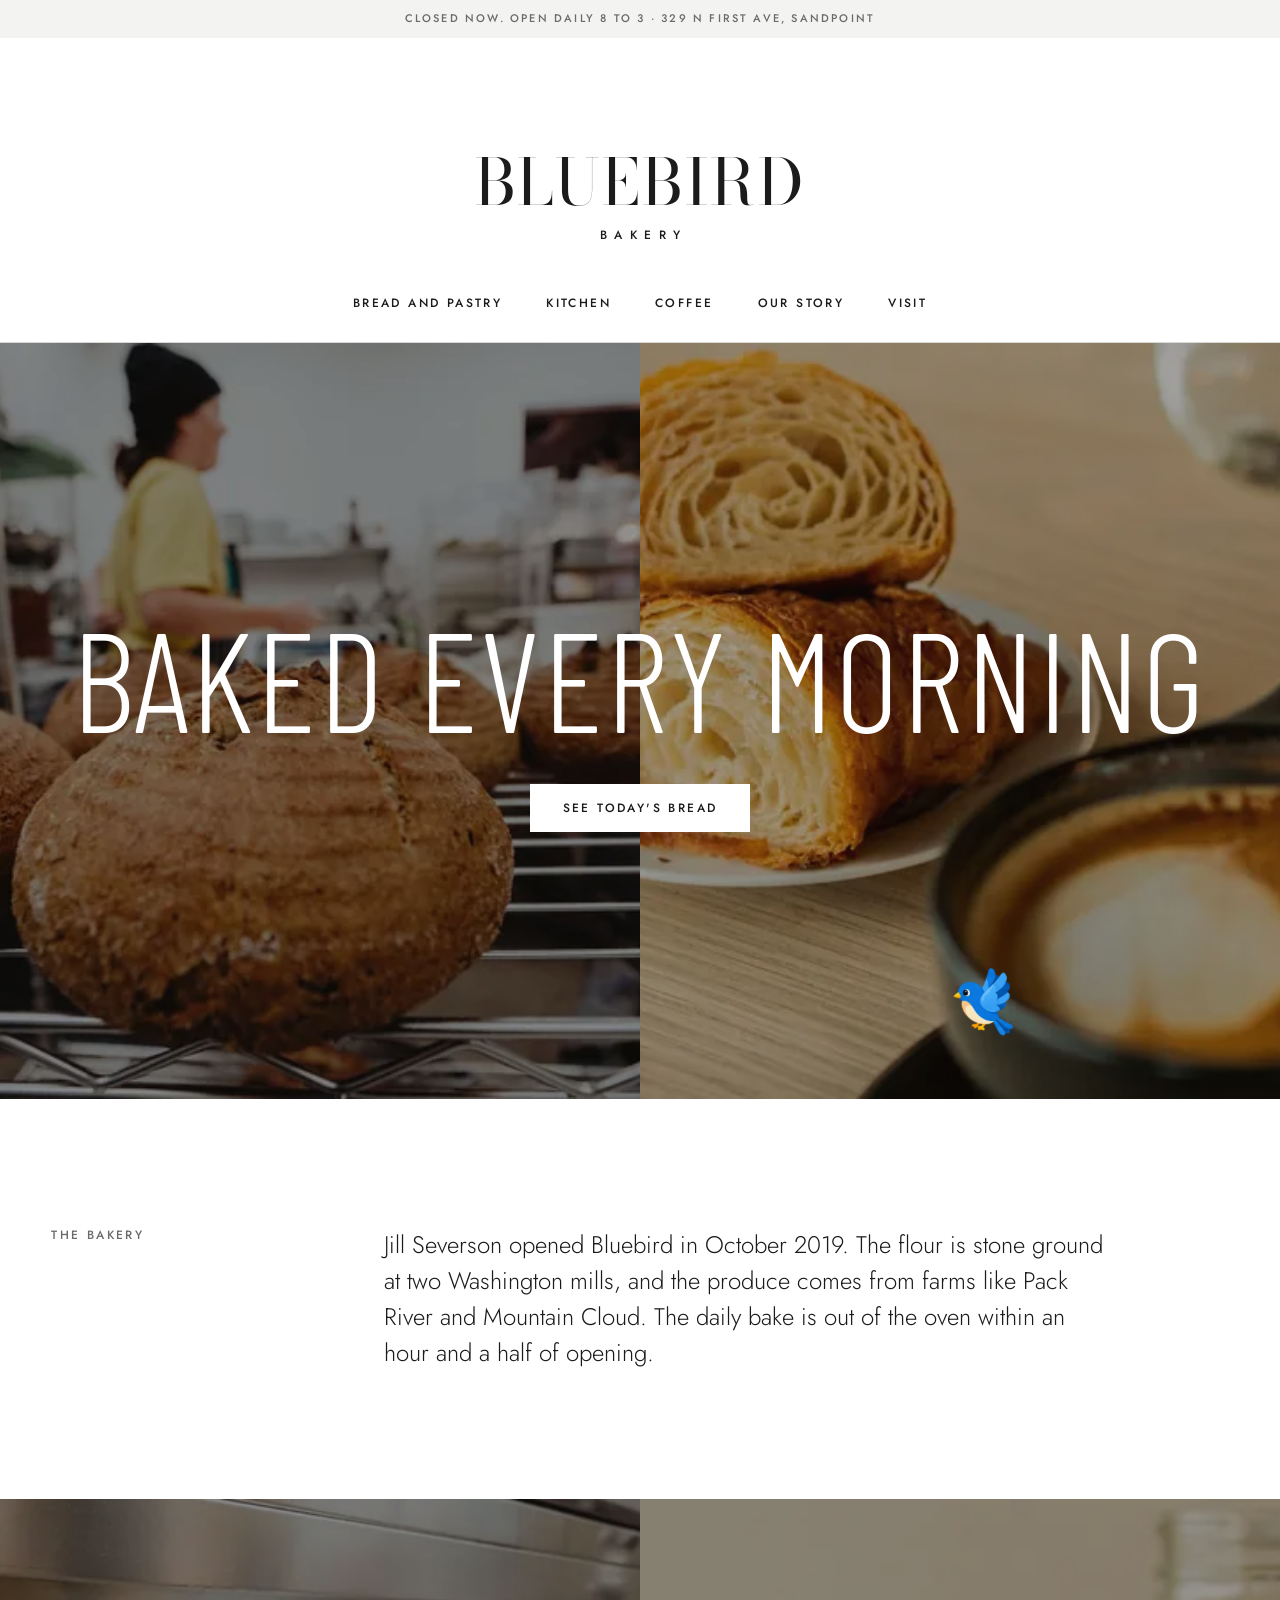
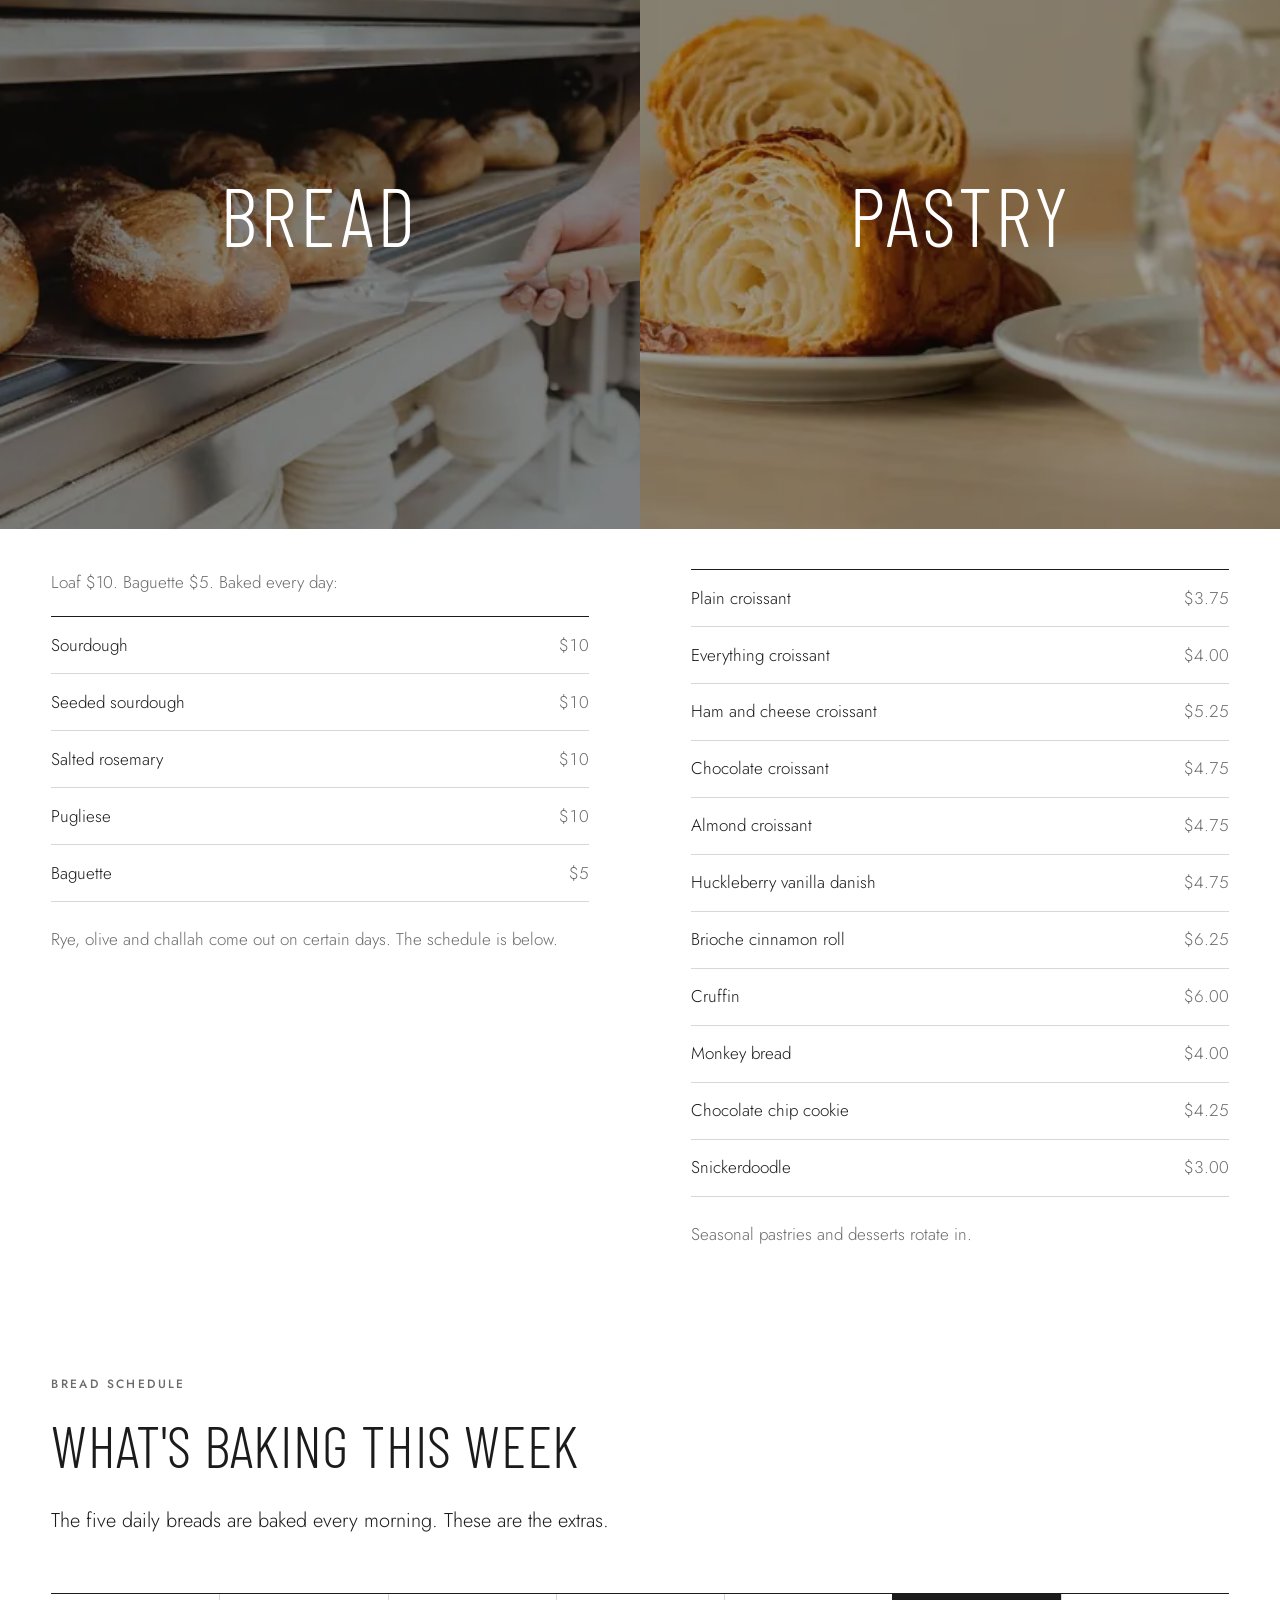
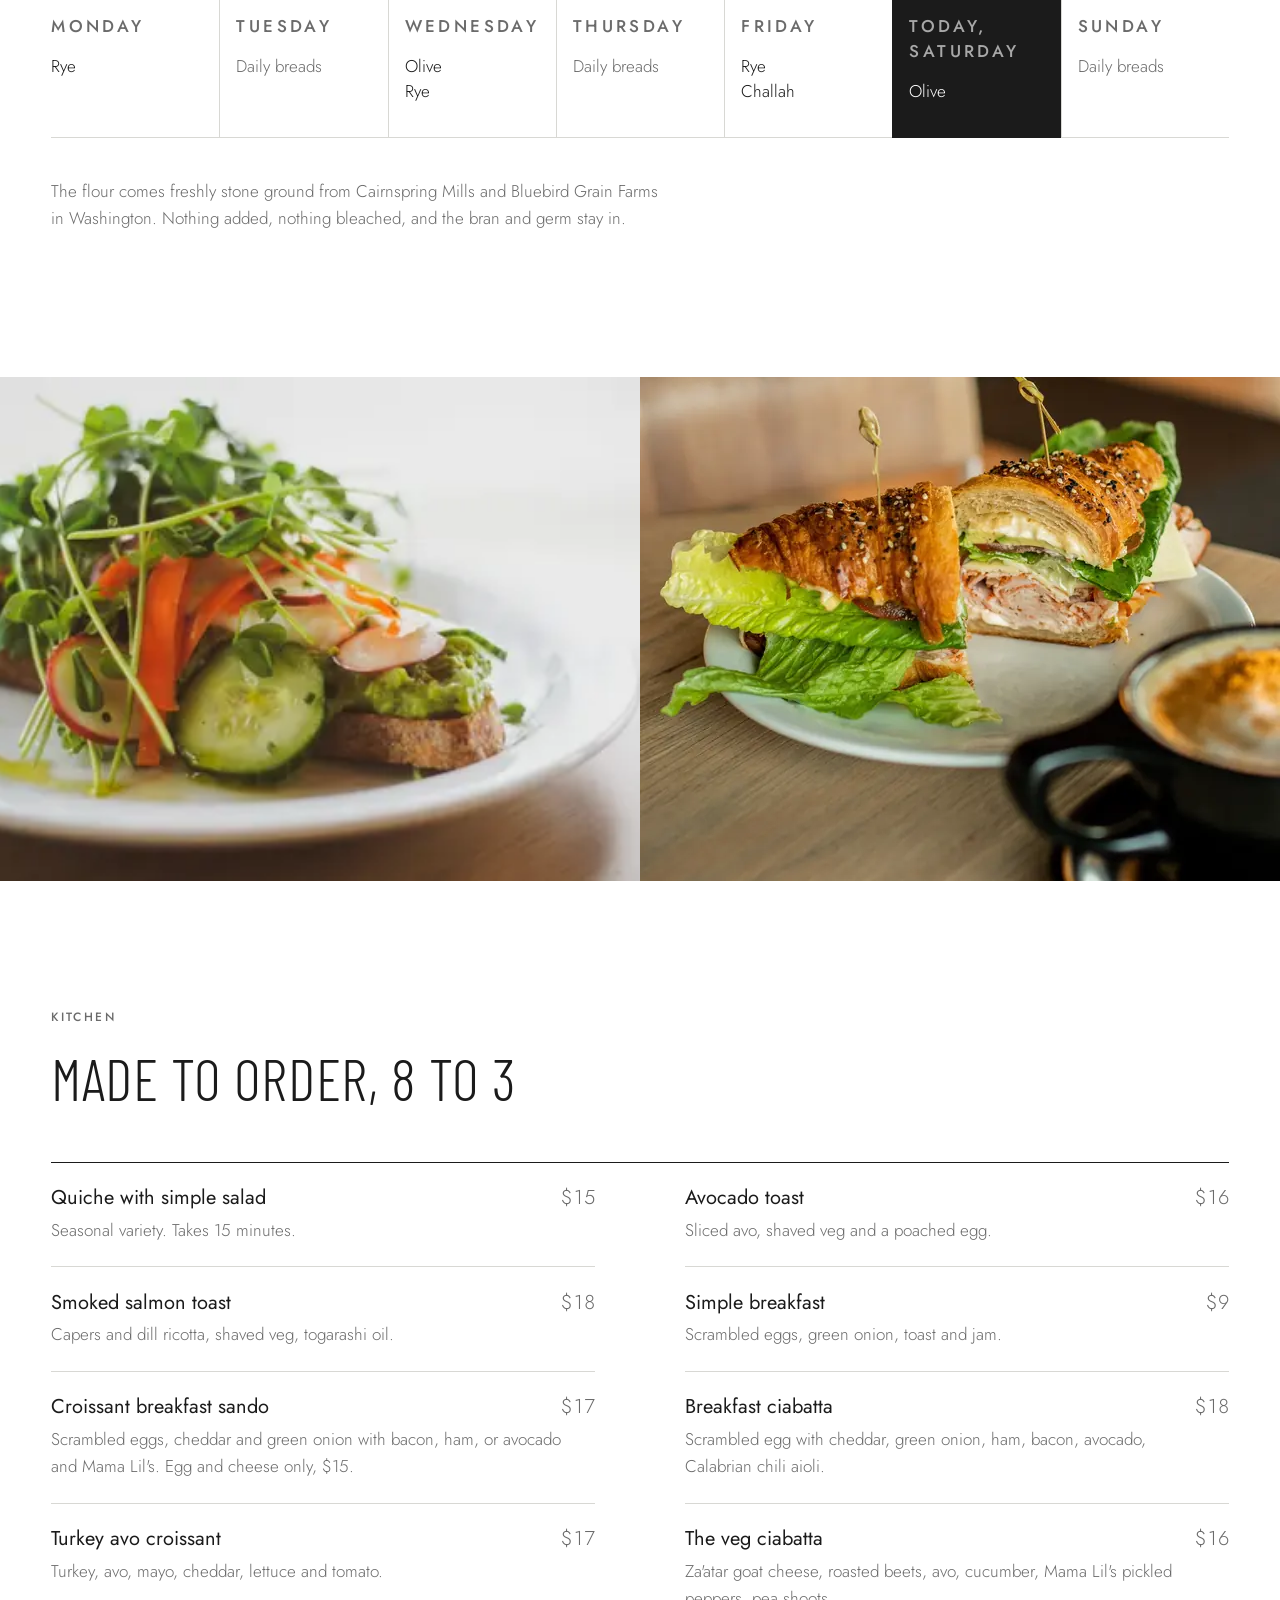
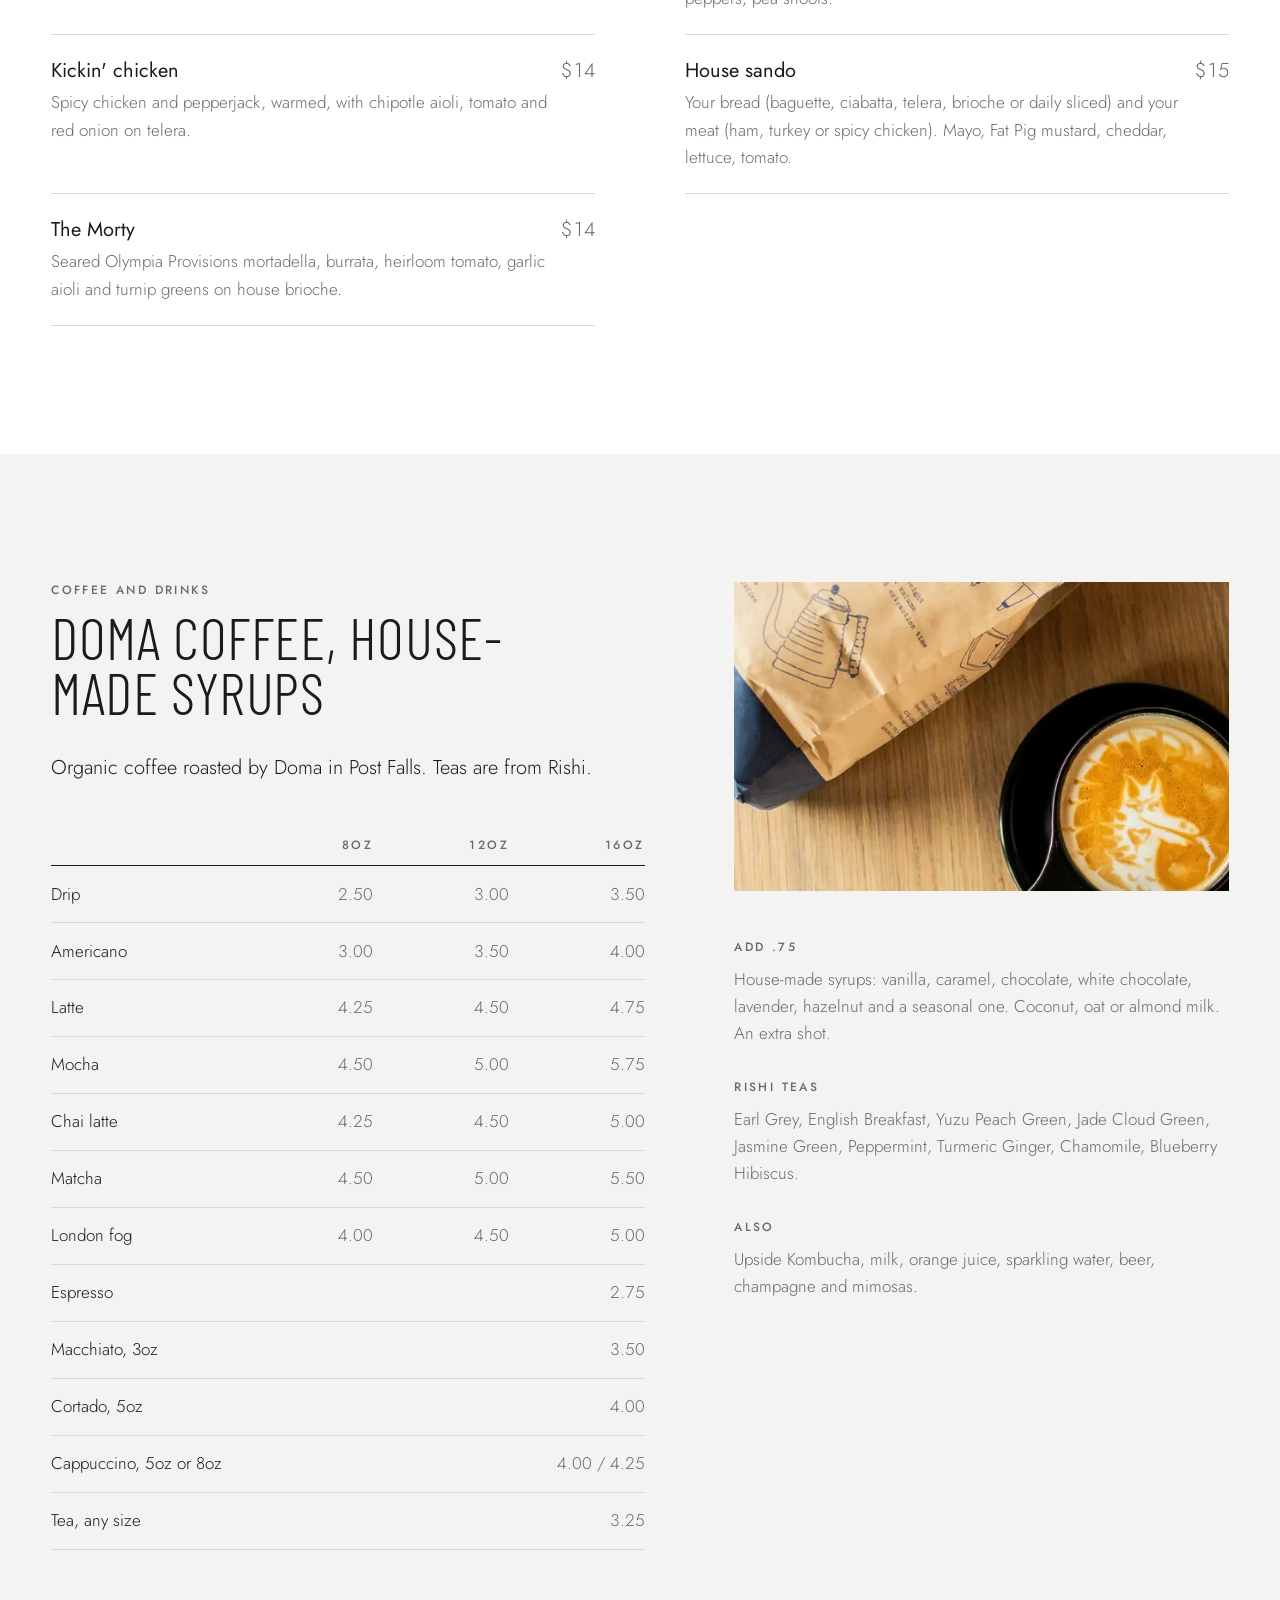
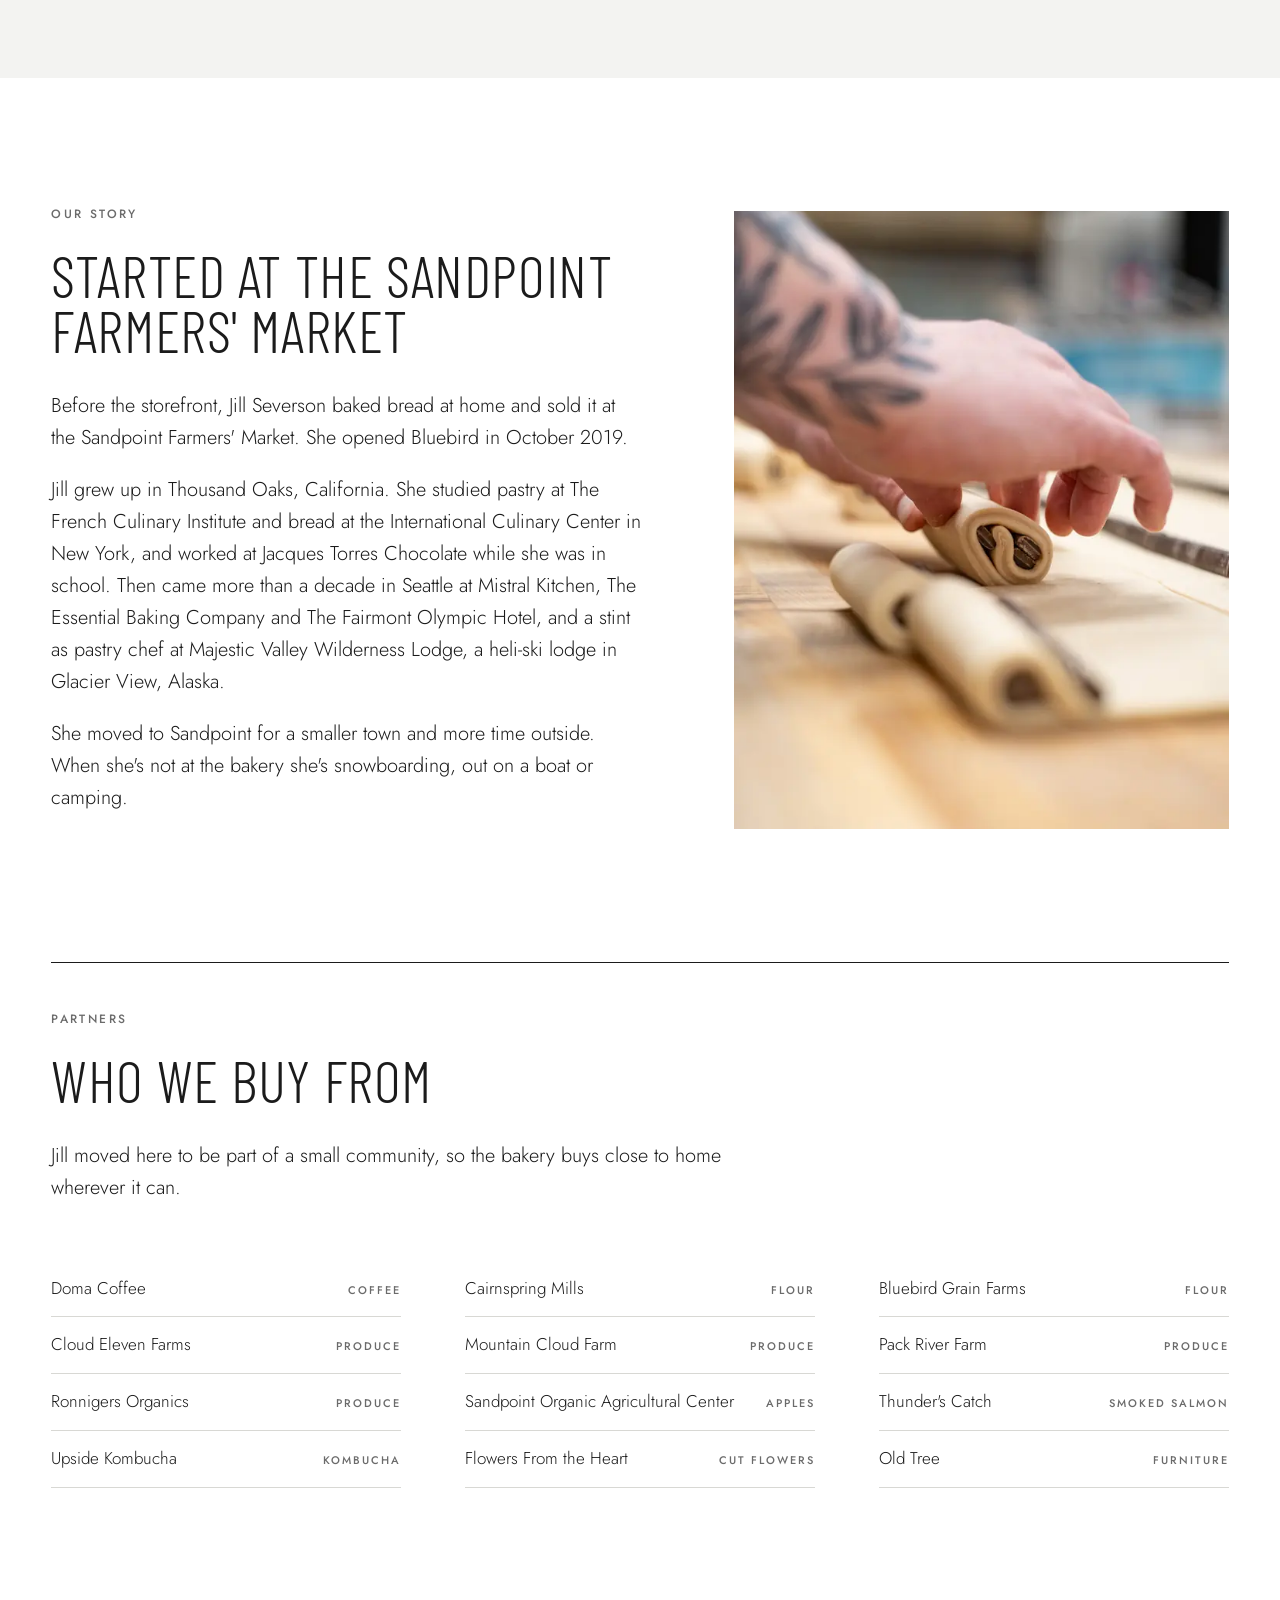
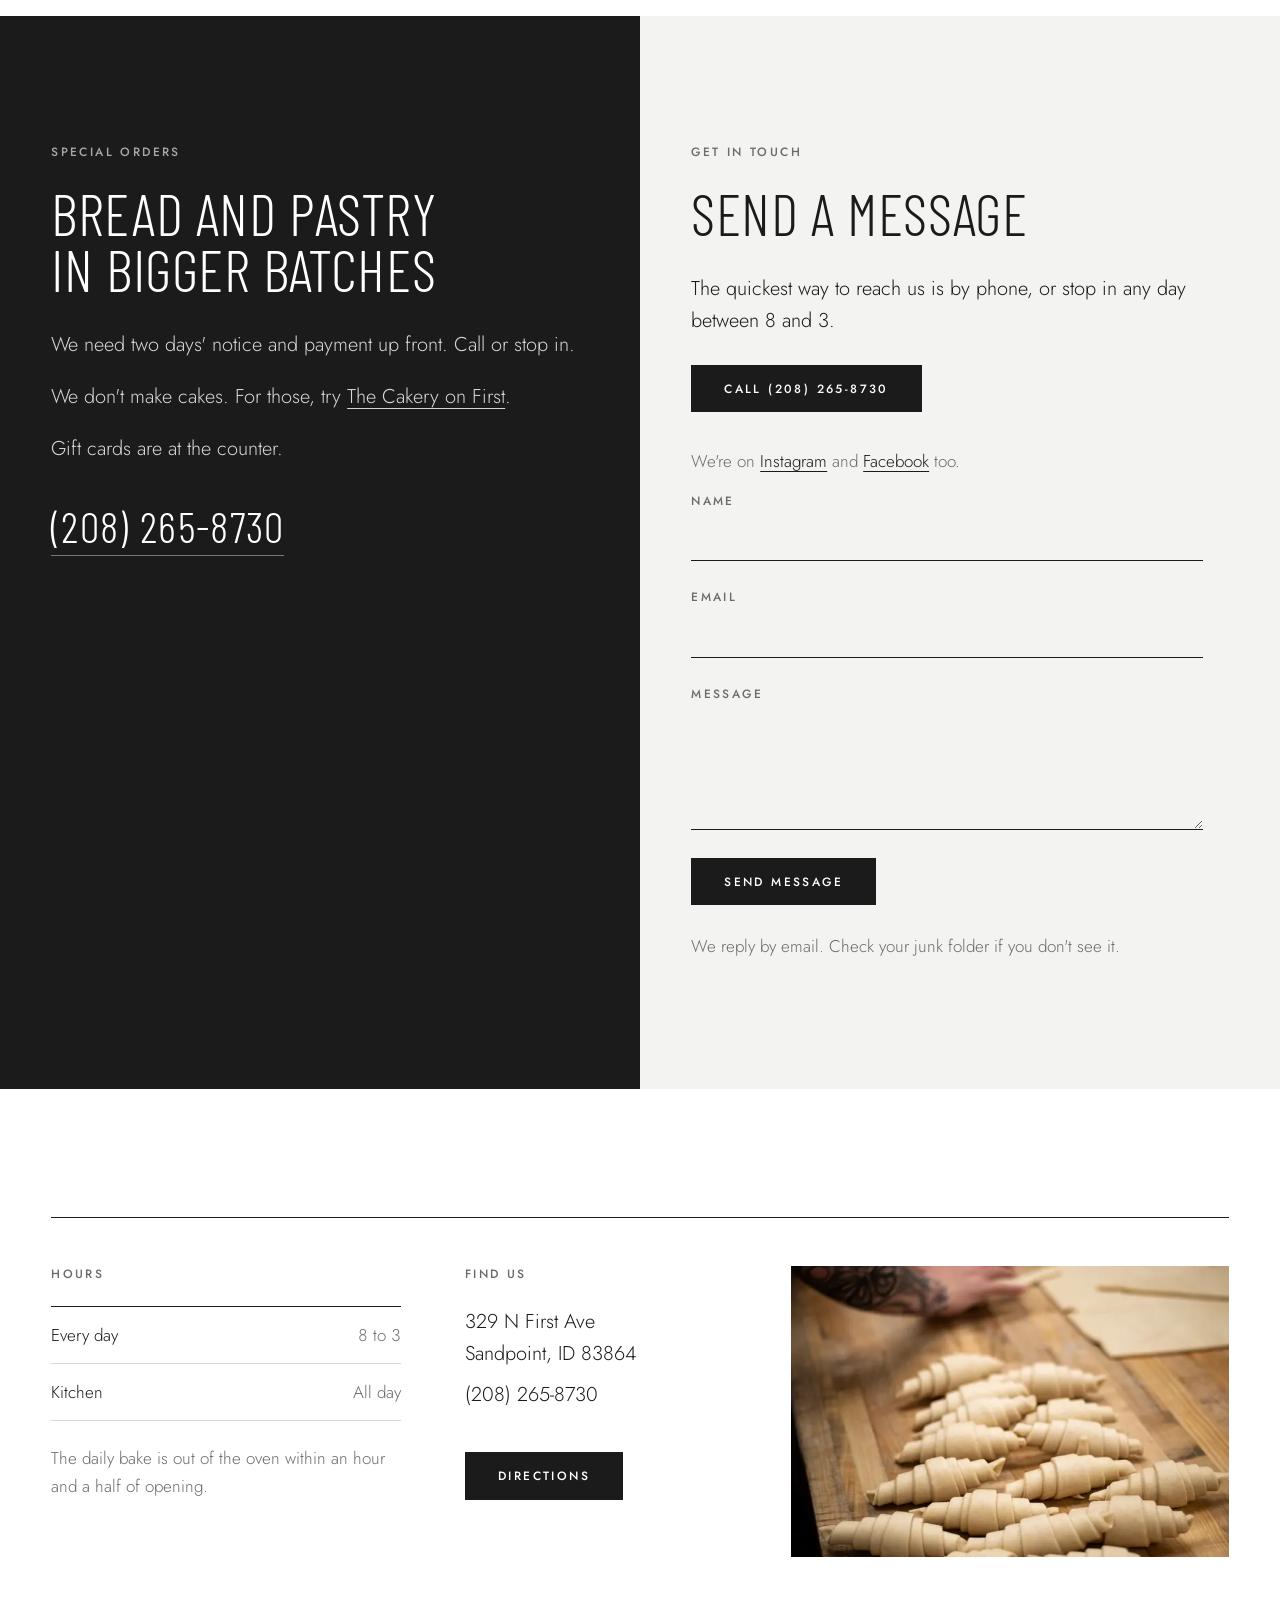
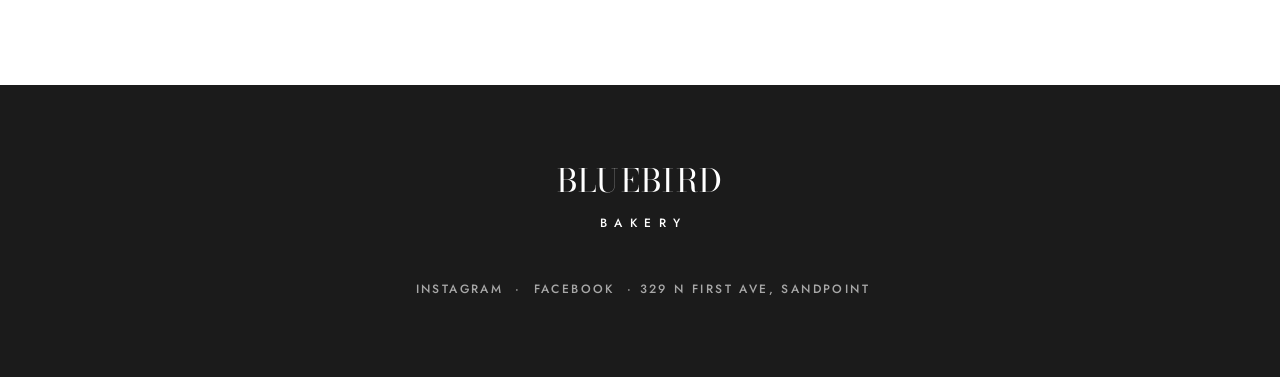
==== commit 616f2635: "Site audit fixes: responsive photos, working form logic, a11y, touch targets - Photos: tools/build_p" ====
--- a/site/index.html
+++ b/site/index.html
@@ -7,10 +7,14 @@
 <meta name="description" content="Bread and pastry baked every morning at 329 N First Ave, Sandpoint. Full kitchen menu and Doma coffee. Open daily 8 to 3.">
 <link rel="preconnect" href="https://fonts.googleapis.com">
 <link rel="preconnect" href="https://fonts.gstatic.com" crossorigin>
-<link href="https://fonts.googleapis.com/css2?family=Barlow+Condensed:wght@300&family=Bodoni+Moda:opsz,wght@6..96,400&family=Jost:wght@300;400;500&display=swap" rel="stylesheet">
+<link href="https://fonts.googleapis.com/css2?family=Barlow+Condensed:wght@300&family=Jost:wght@300;400;500&display=swap" rel="stylesheet">
+<!-- Bodoni sets one word, so only those letters are fetched. -->
+<link href="https://fonts.googleapis.com/css2?family=Bodoni+Moda:opsz,wght@6..96,400&text=BLUEBIRD&display=swap" rel="stylesheet">
 <link rel="stylesheet" href="styles.css">
 </head>
 <body>
+
+<a class="skip" href="#top">Skip to content</a>
 
 <p class="utility"><span id="openStatus">Open daily 8 to 3</span> &middot; 329 N First Ave, Sandpoint</p>
 
@@ -28,24 +32,25 @@
 <main id="top">
 
   <section class="hero">
-    <figure><img src="photos/rack-loaves.jpg" alt="Sourdough loaves cooling on a wire rack in the bakery"></figure>
-    <figure><img src="photos/croissant-latte.jpg" alt="A croissant cut in half to show the layers, next to a latte"></figure>
+    <figure><img src="photos/rack-loaves.jpg" srcset="photos/rack-loaves-640.webp 640w, photos/rack-loaves-1024.webp 1024w" sizes="(max-width: 800px) 100vw, 50vw" width="1024" height="683" alt="Sourdough loaves cooling on a wire rack in the bakery" fetchpriority="high"></figure>
+    <figure><img src="photos/croissant-latte.jpg" srcset="photos/croissant-latte-640.webp 640w, photos/croissant-latte-1200.webp 1200w, photos/croissant-latte-2000.webp 2000w" sizes="(max-width: 800px) 100vw, 50vw" width="1200" height="812" alt="A croissant cut in half to show the layers, next to a latte" fetchpriority="high"></figure>
     <div class="hero-over">
       <h1>Baked every morning</h1>
-      <a class="btn" href="#bake" data-perch data-perch-at="0.5" data-perch-face="right">See today's bread</a>
+      <a class="btn" href="#schedule" data-perch data-perch-at="0.5" data-perch-face="right">See today's bread</a>
     </div>
   </section>
 
   <section class="statement wrap">
     <p class="label">The bakery</p>
-    <p>Jill Severson opened Bluebird in October 2019. The flour is stone ground at two Washington mills, and most of the produce comes from farms around Sandpoint. The daily bake is out of the oven within an hour and a half of opening.</p>
+    <p>Jill Severson opened Bluebird in October 2019. The flour is stone ground at two Washington mills, and the produce comes from farms like Pack River and Mountain Cloud. The daily bake is out of the oven within an hour and a half of opening.</p>
   </section>
 
   <!-- ---- bread and pastry ---- -->
-  <section id="bake">
+  <section id="bake" aria-labelledby="bake-title">
+    <h2 class="sr" id="bake-title">Bread and pastry</h2>
     <div class="pair" data-perch data-perch-at="0.5" data-perch-face="right">
       <div class="pair-item">
-        <figure class="pair-photo"><img src="photos/oven-loaves.jpg" alt="Loaves being pulled from the deck oven on a peel" loading="lazy"><span class="btn">Bread</span></figure>
+        <figure class="pair-photo has-title"><img src="photos/oven-loaves.jpg" srcset="photos/oven-loaves-640.webp 640w, photos/oven-loaves-1024.webp 1024w" sizes="(max-width: 800px) 100vw, 50vw" width="1024" height="683" alt="Loaves being pulled from the deck oven on a peel" loading="lazy" decoding="async"><h3 class="pair-title">Bread</h3></figure>
         <div class="pair-body">
           <p class="note">Loaf $10. Baguette $5. Baked every day:</p>
           <dl data-perch data-perch-at="0.2" data-perch-face="right">
@@ -59,7 +64,7 @@
         </div>
       </div>
       <div class="pair-item">
-        <figure class="pair-photo"><img src="photos/croissant-cruffin.jpg" alt="A croissant cut open beside a cruffin topped with chocolate" loading="lazy"><span class="btn">Pastry</span></figure>
+        <figure class="pair-photo has-title"><img src="photos/croissant-cruffin.jpg" srcset="photos/croissant-cruffin-640.webp 640w, photos/croissant-cruffin-1200.webp 1200w, photos/croissant-cruffin-2000.webp 2000w" sizes="(max-width: 800px) 100vw, 50vw" width="1200" height="747" alt="A croissant cut open beside a cruffin topped with chocolate" loading="lazy" decoding="async"><h3 class="pair-title">Pastry</h3></figure>
         <div class="pair-body">
           <dl data-perch data-perch-at="0.8" data-perch-face="left">
             <div><dt>Plain croissant</dt><dd>$3.75</dd></div>
@@ -101,8 +106,8 @@
   <!-- ---- kitchen ---- -->
   <section id="kitchen">
     <div class="pair pair-short" data-perch data-perch-at="0.5" data-perch-face="left">
-      <figure class="pair-photo"><img src="photos/avocado-toast.jpg" alt="Avocado toast piled with shaved vegetables and pea shoots" loading="lazy"></figure>
-      <figure class="pair-photo"><img src="photos/croissant-sando.jpg" alt="Turkey and avocado on an everything croissant, with a cappuccino" loading="lazy"></figure>
+      <figure class="pair-photo"><img src="photos/avocado-toast.jpg" srcset="photos/avocado-toast-640.webp 640w, photos/avocado-toast-1200.webp 1200w, photos/avocado-toast-1602.webp 1602w" sizes="(max-width: 800px) 100vw, 50vw" width="1200" height="565" alt="Avocado toast piled with shaved vegetables and pea shoots" loading="lazy" decoding="async"></figure>
+      <figure class="pair-photo"><img src="photos/croissant-sando.jpg" srcset="photos/croissant-sando-640.webp 640w, photos/croissant-sando-1200.webp 1200w, photos/croissant-sando-2000.webp 2000w" sizes="(max-width: 800px) 100vw, 50vw" width="1200" height="1200" alt="Turkey and avocado on an everything croissant, with a cappuccino" loading="lazy" decoding="async"></figure>
     </div>
     <div class="wrap kitchen">
       <div class="section-head">
@@ -116,7 +121,7 @@
         <article><h3>Simple breakfast <span>$9</span></h3><p>Scrambled eggs, green onion, toast and jam.</p></article>
         <article><h3>Croissant breakfast sando <span>$17</span></h3><p>Scrambled eggs, cheddar and green onion with bacon, ham, or avocado and Mama Lil's. Egg and cheese only, $15.</p></article>
         <article><h3>Breakfast ciabatta <span>$18</span></h3><p>Scrambled egg with cheddar, green onion, ham, bacon, avocado, Calabrian chili aioli.</p></article>
-        <article><h3>Turkey avo croissant <span>$17</span></h3><p>Turkey, avo, mayo, cheddar, lettuce and tomato.</p></article>
+        <article data-perch data-perch-at="0.85" data-perch-face="left"><h3>Turkey avo croissant <span>$17</span></h3><p>Turkey, avo, mayo, cheddar, lettuce and tomato.</p></article>
         <article><h3>The veg ciabatta <span>$16</span></h3><p>Za'atar goat cheese, roasted beets, avo, cucumber, Mama Lil's pickled peppers, pea shoots.</p></article>
         <article><h3>Kickin' chicken <span>$14</span></h3><p>Spicy chicken and pepperjack, warmed, with chipotle aioli, tomato and red onion on telera.</p></article>
         <article><h3>House sando <span>$15</span></h3><p>Your bread (baguette, ciabatta, telera, brioche or daily sliced) and your meat (ham, turkey or spicy chicken). Mayo, Fat Pig mustard, cheddar, lettuce, tomato.</p></article>
@@ -144,7 +149,7 @@
             <tr><th scope="row">London fog</th><td>4.00</td><td>4.50</td><td>5.00</td></tr>
           </tbody>
         </table>
-        <dl class="short">
+        <dl class="short" data-perch data-perch-at="0.3" data-perch-face="right">
           <div><dt>Espresso</dt><dd>2.75</dd></div>
           <div><dt>Macchiato, 3oz</dt><dd>3.50</dd></div>
           <div><dt>Cortado, 5oz</dt><dd>4.00</dd></div>
@@ -153,7 +158,7 @@
         </dl>
       </div>
       <div>
-        <figure class="coffee-photo" data-perch data-perch-at="0.78" data-perch-face="left"><img src="photos/latte-doma.jpg" alt="A latte with rosetta art beside a bag of Doma coffee" loading="lazy"></figure>
+        <figure class="coffee-photo" data-perch data-perch-at="0.78" data-perch-face="left"><img src="photos/latte-doma.jpg" srcset="photos/latte-doma-640.webp 640w, photos/latte-doma-1200.webp 1200w, photos/latte-doma-2000.webp 2000w" sizes="(max-width: 800px) 100vw, 40vw" width="1200" height="675" alt="A latte with rosetta art beside a bag of Doma coffee" loading="lazy" decoding="async"></figure>
         <p class="label">Add .75</p>
         <p class="note">House-made syrups: vanilla, caramel, chocolate, white chocolate, lavender, hazelnut and a seasonal one. Coconut, oat or almond milk. An extra shot.</p>
         <p class="label">Rishi teas</p>
@@ -173,7 +178,7 @@
       <p>Jill grew up in Thousand Oaks, California. She studied pastry at The French Culinary Institute and bread at the International Culinary Center in New York, and worked at Jacques Torres Chocolate while she was in school. Then came more than a decade in Seattle at Mistral Kitchen, The Essential Baking Company and The Fairmont Olympic Hotel, and a stint as pastry chef at Majestic Valley Wilderness Lodge, a heli-ski lodge in Glacier View, Alaska.</p>
       <p>She moved to Sandpoint for a smaller town and more time outside. When she's not at the bakery she's snowboarding, out on a boat or camping.</p>
     </div>
-    <figure class="story-photo" data-perch data-perch-at="0.25" data-perch-face="right"><img src="photos/rolling-chocolate.jpg" alt="A baker's hands rolling a chocolate croissant on the bench" loading="lazy"></figure>
+    <figure class="story-photo" data-perch data-perch-at="0.25" data-perch-face="right"><img src="photos/rolling-chocolate.jpg" srcset="photos/rolling-chocolate-640.webp 640w, photos/rolling-chocolate-1200.webp 1200w, photos/rolling-chocolate-2000.webp 2000w" sizes="(max-width: 800px) 100vw, 40vw" width="1200" height="1800" alt="A baker's hands rolling a chocolate croissant on the bench" loading="lazy" decoding="async"></figure>
   </section>
 
   <section id="partners" class="wrap partners">
@@ -212,11 +217,34 @@
     <div class="message">
       <p class="label">Get in touch</p>
       <h2 data-perch data-perch-at="0.97" data-perch-dy="8" data-perch-face="left">Send a message</h2>
-      <!-- TODO: not connected to anything yet. Needs a form endpoint or the bakery's email. -->
-      <form id="contactForm" novalidate>
-        <label>Name<input type="text" name="name" autocomplete="name" required></label>
-        <label>Email<input type="email" name="email" autocomplete="email" required></label>
-        <label>Message<textarea name="message" rows="4" required></textarea></label>
+
+      <!-- Shown until the form has somewhere to send to. -->
+      <div id="contactFallback">
+        <p>The quickest way to reach us is by phone, or stop in any day between 8 and 3.</p>
+        <p><a class="btn btn-dark" href="tel:+12082658730">Call (208) 265-8730</a></p>
+        <p class="note">We're on <a href="https://www.instagram.com/bluebirdbakeryid/">Instagram</a> and <a href="https://www.facebook.com/bluebirdbakeryid/">Facebook</a> too.</p>
+      </div>
+
+      <!-- To switch the form on, put a form endpoint URL (Formspree, Basin, Netlify
+           or similar, accepting a JSON POST) in data-endpoint. today.js does the rest. -->
+      <form id="contactForm" data-endpoint="" novalidate hidden>
+        <div class="field">
+          <label for="cf-name">Name</label>
+          <input id="cf-name" type="text" name="name" autocomplete="name" maxlength="120" required aria-describedby="cf-name-err">
+          <p class="field-error" id="cf-name-err" hidden>Add your name.</p>
+        </div>
+        <div class="field">
+          <label for="cf-email">Email</label>
+          <input id="cf-email" type="email" name="email" autocomplete="email" maxlength="200" inputmode="email" required aria-describedby="cf-email-err">
+          <p class="field-error" id="cf-email-err" hidden>That email doesn't look right. Check it for a typo.</p>
+        </div>
+        <div class="field">
+          <label for="cf-message">Message</label>
+          <textarea id="cf-message" name="message" rows="4" maxlength="4000" required aria-describedby="cf-message-err"></textarea>
+          <p class="field-error" id="cf-message-err" hidden>Write a message first.</p>
+        </div>
+        <!-- Honeypot: people never see or fill this; bots do. -->
+        <div class="sr" aria-hidden="true"><label for="cf-website">Leave this empty</label><input id="cf-website" type="text" name="website" tabindex="-1" autocomplete="off"></div>
         <button class="btn btn-dark" type="submit">Send message</button>
         <p class="note" id="formNote" role="status">We reply by email. Check your junk folder if you don't see it.</p>
       </form>
@@ -231,16 +259,16 @@
         <p class="label">Hours</p>
         <dl>
           <div><dt>Every day</dt><dd>8 to 3</dd></div>
-          <div><dt>Kitchen menu</dt><dd>8 to 3</dd></div>
-          <div><dt>Fresh bake out by</dt><dd>9:30</dd></div>
+          <div><dt>Kitchen</dt><dd>All day</dd></div>
         </dl>
+        <p class="note hours-note">The daily bake is out of the oven within an hour and a half of opening.</p>
       </div>
       <div>
         <p class="label">Find us</p>
         <address>329 N First Ave<br>Sandpoint, ID 83864<br><a href="tel:+12082658730">(208) 265-8730</a></address>
         <a class="btn btn-dark" href="https://www.google.com/maps/search/?api=1&query=Bluebird+Bakery+329+N+First+Ave+Sandpoint+ID">Directions</a>
       </div>
-      <figure class="visit-photo" data-perch data-perch-at="0.7" data-perch-face="left"><img src="photos/shaping-croissants.jpg" alt="Croissants being shaped by hand on a long wooden bench" loading="lazy"></figure>
+      <figure class="visit-photo" data-perch data-perch-at="0.7" data-perch-face="left"><img src="photos/shaping-croissants.jpg" srcset="photos/shaping-croissants-640.webp 640w, photos/shaping-croissants-1200.webp 1200w, photos/shaping-croissants-2000.webp 2000w" sizes="(max-width: 800px) 100vw, 40vw" width="1200" height="1800" alt="Croissants being shaped by hand on a long wooden bench" loading="lazy" decoding="async"></figure>
     </div>
   </section>
 
--- a/site/styles.css
+++ b/site/styles.css
@@ -17,6 +17,12 @@
   --pale: #f3f3f1;
   --grey: #6b6b6b;
   --line: #d8d8d4;
+  /* on the near-black panels and over photographs */
+  --on-dark: #d6d6d6;
+  --on-dark-quiet: #a8a8a8;
+  --on-dark-line: #777777;
+  --scrim: rgba(20, 16, 12, 0.4);
+  --error: #8f1d14;
 
   --logo: "Bodoni Moda", "Didot", serif;
   --label: "Jost", "Futura", sans-serif;
@@ -48,6 +54,9 @@
 .order :focus-visible, .footer :focus-visible { outline-color: var(--white); }
 .sr { position: absolute; width: 1px; height: 1px; overflow: hidden; clip-path: inset(50%); }
 
+.skip { position: absolute; left: 0.5rem; top: -4rem; z-index: 100; background: var(--black); color: var(--white); padding: 0.9rem 1.25rem; font: 500 var(--t-label)/1 var(--label); letter-spacing: 0.2em; text-transform: uppercase; text-decoration: none; }
+.skip:focus { top: 0.5rem; }
+
 .wrap { max-width: 80rem; margin-inline: auto; padding-inline: var(--gutter); }
 
 h1, h2 { font-family: var(--display); font-weight: 300; text-transform: uppercase; margin: 0; line-height: 0.95; }
@@ -65,9 +74,11 @@
   font: 500 var(--t-label)/1 var(--label); letter-spacing: 0.2em; text-transform: uppercase; text-decoration: none;
   padding: 1.05rem 2rem; border: 1px solid var(--white);
 }
-a.btn:hover { background: var(--black); color: var(--white); border-color: var(--black); }
 .btn-dark { background: var(--black); color: var(--white); border-color: var(--black); }
-a.btn-dark:hover, button.btn-dark:hover { background: var(--white); color: var(--black); }
+@media (hover: hover) {
+  a.btn:hover { background: var(--black); color: var(--white); border-color: var(--black); }
+  a.btn-dark:hover, button.btn-dark:hover:not(:disabled) { background: var(--white); color: var(--black); }
+}
 
 /* price lists */
 dl > div { display: flex; justify-content: space-between; gap: 1.5rem; padding-block: 0.9rem; border-bottom: 1px solid var(--line); font-size: var(--t-small); }
@@ -82,15 +93,15 @@
 .wordmark { display: inline-block; text-decoration: none; margin: 0; max-width: none; }
 .wordmark span { display: inline-block; font: 400 clamp(2.75rem, 6vw, 4rem)/1 var(--logo); letter-spacing: 0.04em; text-transform: uppercase; }
 .wordmark small { display: block; font: 500 var(--t-label)/1 var(--label); letter-spacing: 0.62em; text-indent: 0.62em; text-transform: uppercase; margin-top: 0.9rem; }
-.header nav { display: flex; flex-wrap: wrap; justify-content: center; gap: 0.25rem 2.75rem; margin-top: 2.5rem; padding-bottom: 1.4rem; }
-.header nav a { font: 500 var(--t-label)/1 var(--label); letter-spacing: 0.2em; text-transform: uppercase; text-decoration: none; padding-block: 0.6rem; border-bottom: 1px solid transparent; }
+.header nav { display: flex; flex-wrap: wrap; justify-content: center; gap: 0 2.75rem; margin-top: 2rem; padding-bottom: 1rem; }
+.header nav a { font: 500 var(--t-label)/1 var(--label); letter-spacing: 0.2em; text-transform: uppercase; text-decoration: none; padding-block: 1rem; border-bottom: 1px solid transparent; }
 .header nav a:hover { border-bottom-color: var(--black); }
 
 /* ---- hero ---- */
 .hero { position: relative; display: grid; grid-template-columns: 1fr 1fr; }
 .hero figure { position: relative; height: min(84vh, 52rem); min-height: 28rem; }
 /* White display type needs a consistent ground whatever the photo is. */
-.hero figure::after { content: ""; position: absolute; inset: 0; background: rgba(20, 16, 12, 0.4); }
+.hero figure::after, .has-title::after { content: ""; position: absolute; inset: 0; background: var(--scrim); }
 .hero-over { position: absolute; inset: 0; z-index: 1; display: flex; flex-direction: column; align-items: center; justify-content: center; gap: 2.5rem; text-align: center; padding: var(--gutter); }
 /* One line, spanning the seam. */
 h1 { font-size: clamp(3.75rem, 11vw, 13rem); letter-spacing: 0.02em; color: var(--white); white-space: nowrap; }
@@ -103,7 +114,9 @@
 .pair { display: grid; grid-template-columns: 1fr 1fr; }
 .pair-photo { position: relative; height: min(70vh, 44rem); min-height: 22rem; }
 .pair-short .pair-photo { height: min(56vh, 34rem); }
-.pair-photo .btn { position: absolute; left: 50%; top: 50%; transform: translate(-50%, -50%); }
+/* The category name, set in the display face over its photograph. */
+.pair-title { position: absolute; z-index: 1; inset: 0; display: grid; place-items: center; margin: 0;
+  font: 300 clamp(3rem, 6.5vw, 6rem)/0.95 var(--display); letter-spacing: 0.04em; text-transform: uppercase; color: var(--white); }
 .pair-body { padding: 2.5rem var(--gutter) var(--space); }
 .pair-body .note { margin-block: 0 1.25rem; }
 .pair-body dl + .note { margin-block: 1.5rem 0; }
@@ -118,7 +131,7 @@
 .week .quiet { color: var(--grey); }
 /* Today is the one inverted cell on the page. */
 .week .today { background: var(--black); color: var(--white); padding-left: 1rem; border-color: var(--black); }
-.week .today .label, .week .today .quiet { color: #bdbdbd; }
+.week .today .label, .week .today .quiet { color: var(--on-dark-quiet); }
 
 /* ---- kitchen ---- */
 .kitchen { padding-block: var(--space); }
@@ -153,31 +166,38 @@
 /* ---- special orders + message ---- */
 .order, .message { padding: var(--space) var(--gutter); }
 .order { background: var(--black); color: var(--white); }
-.order .label { color: #a5a5a5; }
-.order p { color: #d6d6d6; }
+.order .label { color: var(--on-dark-quiet); }
+.order p { color: var(--on-dark); }
 .contact { margin-top: 2rem; font: 300 clamp(2rem, 3.4vw, 2.75rem)/1.1 var(--display); letter-spacing: 0.03em; }
-.contact a { color: var(--white); text-decoration: none; border-bottom: 1px solid #777; padding-bottom: 0.2rem; }
+.contact a { display: inline-block; color: var(--white); text-decoration: none; border-bottom: 1px solid var(--on-dark-line); padding-block: 0.35rem 0.3rem; }
 .contact a:hover { border-bottom-color: var(--white); }
 .message { background: var(--pale); }
 form { display: grid; gap: 1.75rem; max-width: 32rem; }
-label { display: grid; gap: 0.5rem; font: 500 var(--t-label)/1.4 var(--label); letter-spacing: 0.2em; text-transform: uppercase; color: var(--grey); }
-input, textarea { font: 300 var(--t-small)/1.5 var(--label); color: var(--black); background: transparent; border: 0; border-bottom: 1px solid var(--black); border-radius: 0; padding: 0.5rem 0; resize: vertical; }
-input:focus-visible, textarea:focus-visible { outline: 0; border-bottom-width: 2px; }
+.field { display: grid; gap: 0.5rem; }
+label { font: 500 var(--t-label)/1.4 var(--label); letter-spacing: 0.2em; text-transform: uppercase; color: var(--grey); }
+input, textarea { width: 100%; min-height: 2.75rem; font: 300 var(--t-small)/1.5 var(--label); color: var(--black); background: transparent; border: 0; border-bottom: 1px solid var(--black); border-radius: 0; padding: 0.5rem 0; resize: vertical; }
+input:focus-visible, textarea:focus-visible { outline: 0; box-shadow: 0 1px 0 0 var(--black); }
+[aria-invalid="true"] { border-bottom-color: var(--error); }
+.field-error { margin: 0; font-size: 0.9375rem; color: var(--error); }
 form .btn { justify-self: start; }
-form .note { margin: 0; }
+form .btn:disabled { opacity: 0.55; cursor: default; }
+form .note { margin: 0; min-height: 1.6em; }
+#contactFallback .btn { margin-block: 0.5rem 1rem; }
+.message .note a { color: var(--black); }
 
 /* ---- visit ---- */
 .visit { padding-block: var(--space); }
 .visit-grid { display: grid; grid-template-columns: minmax(0, 4fr) minmax(0, 3fr) minmax(0, 5fr); gap: clamp(2rem, 5vw, 5rem); align-items: start; }
 .visit address { margin-bottom: 2rem; }
-.visit address a { text-decoration: none; }
+.hours-note { margin-top: 1.5rem; }
+.visit address a { display: inline-block; padding-block: 0.55rem; text-decoration: none; }
 .visit-photo { aspect-ratio: 3 / 2; }
 
 /* ---- footer ---- */
 .footer { background: var(--black); color: var(--white); text-align: center; padding: 5rem var(--gutter) 4rem; }
 .footer .wordmark span { font-size: 2rem; }
-.footer .label { color: #a5a5a5; margin: 2.5rem auto 0; max-width: none; }
-.footer a { text-decoration: none; }
+.footer .label { color: var(--on-dark-quiet); margin: 1.75rem auto 0; max-width: none; }
+.footer a { display: inline-block; padding: 1rem 0.35rem; text-decoration: none; }
 .footer a:hover { text-decoration: underline; }
 
 @media (max-width: 900px) {
@@ -193,8 +213,8 @@
 
 @media (max-width: 800px) {
   :root { --t-body: 1.125rem; --t-lead: 1.25rem; }
-  .header { padding-top: 6rem; }
-  .header nav { gap: 0.25rem 1.5rem; }
+  .header { padding-top: 3.25rem; }
+  .header nav { gap: 0 1.5rem; margin-top: 1.25rem; padding-bottom: 0.5rem; }
   .hero, .pair, .statement, .dishes, .coffee, .story, .visit-grid { grid-template-columns: minmax(0, 1fr); }
   .hero figure { height: 42vh; min-height: 0; }
   h1 { white-space: normal; font-size: clamp(3.75rem, 19vw, 7rem); }
@@ -207,5 +227,14 @@
    Never intercepts clicks: it lands on links and buttons. */
 .bluebird { position: absolute; left: 0; top: 0; z-index: 50; pointer-events: none; line-height: 0; will-change: transform; }
 .bluebird img { display: block; width: auto; height: auto; max-width: none; object-fit: initial; user-select: none; }
-/* Perched, the bird itself takes taps (hop, then fly off). The box around it never does. */
-.bluebird.is-tappable img { pointer-events: auto; cursor: pointer; touch-action: manipulation; -webkit-tap-highlight-color: transparent; }
+/* Breathing while perched. Uses the separate `scale` property so it stacks with
+   the transform the controller writes, about the same origin: the feet. */
+@keyframes bluebird-breathe { 50% { scale: 1.012 1.022; } }
+@media (prefers-reduced-motion: no-preference) {
+  .bluebird.is-idle img { animation: bluebird-breathe 3.4s ease-in-out infinite; }
+}
+
+/* Perched, the bird takes taps (hop, then fly off) on a box around its body.
+   The sprite's transparent margins, which overlap the perch, never do. */
+.bluebird-hit { position: absolute; inset: 6% 16% 20% 16%; }
+.bluebird.is-tappable .bluebird-hit { pointer-events: auto; cursor: pointer; touch-action: manipulation; -webkit-tap-highlight-color: transparent; }
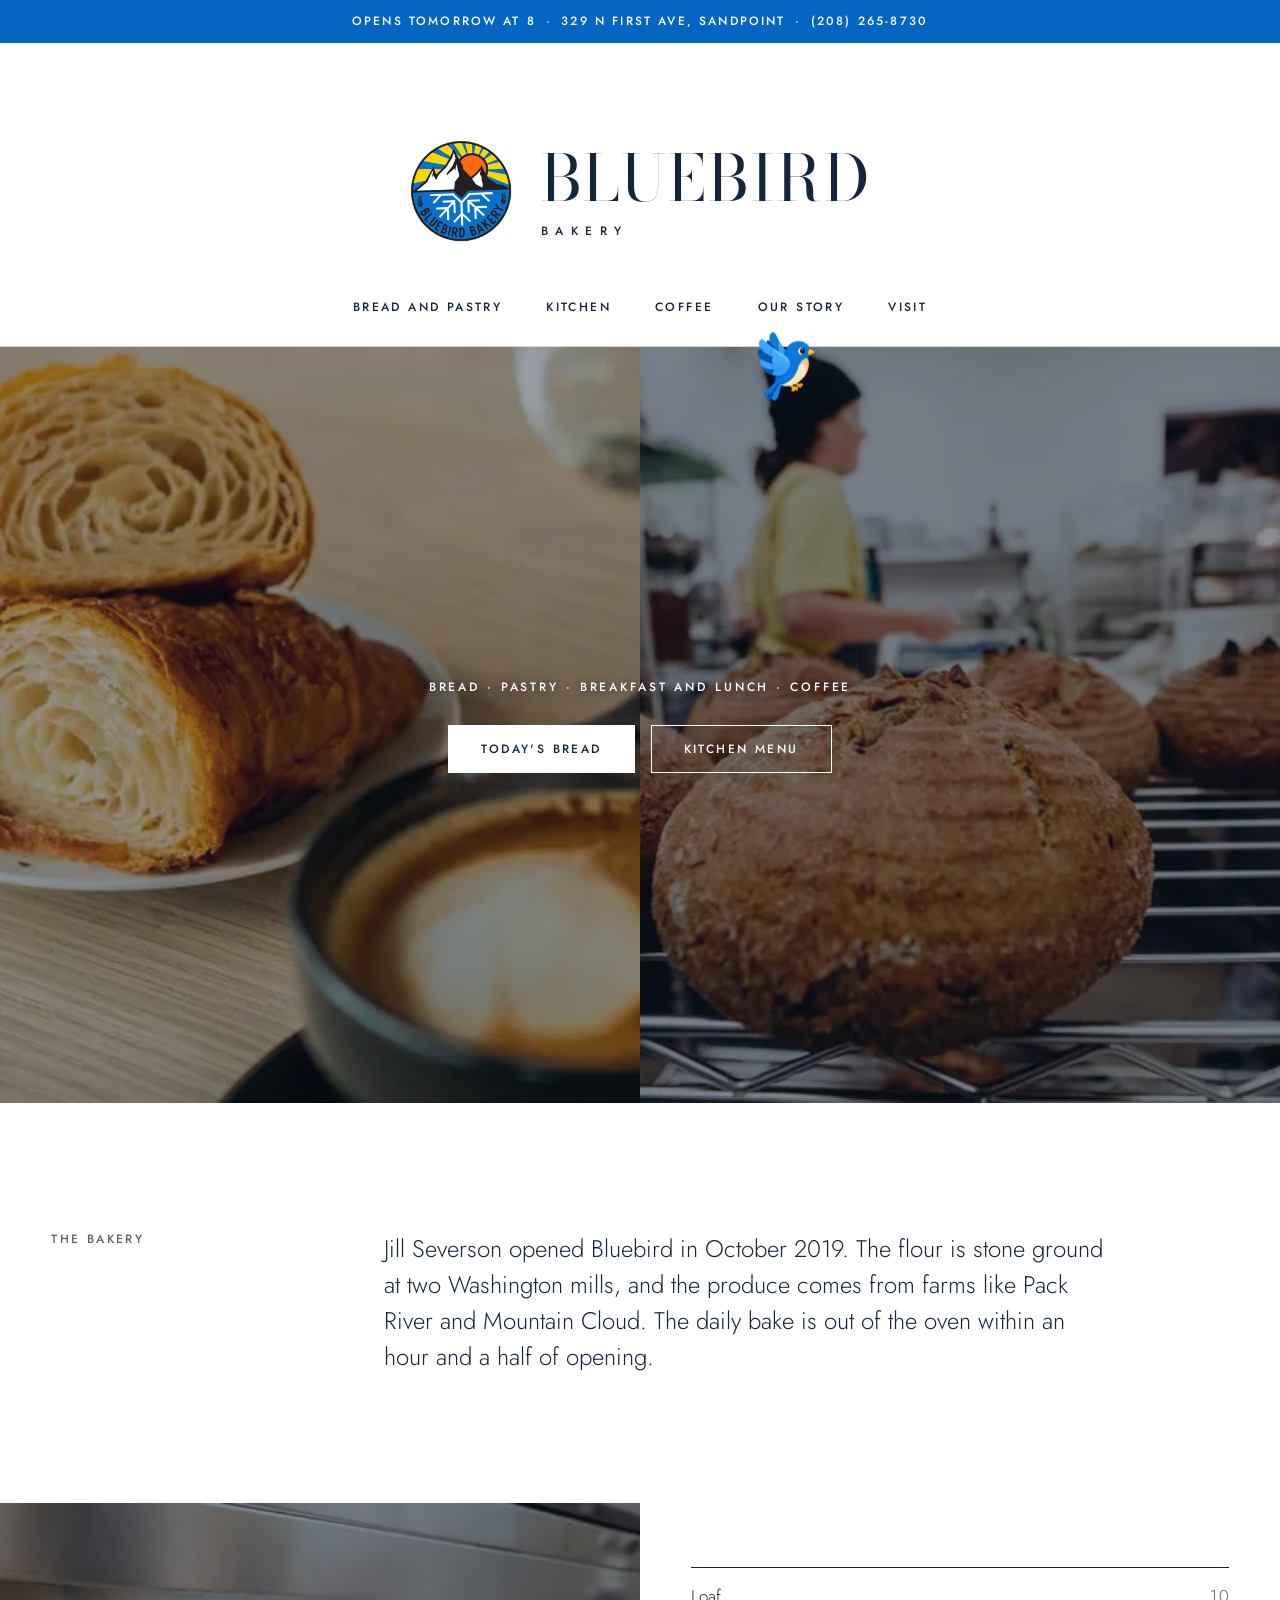
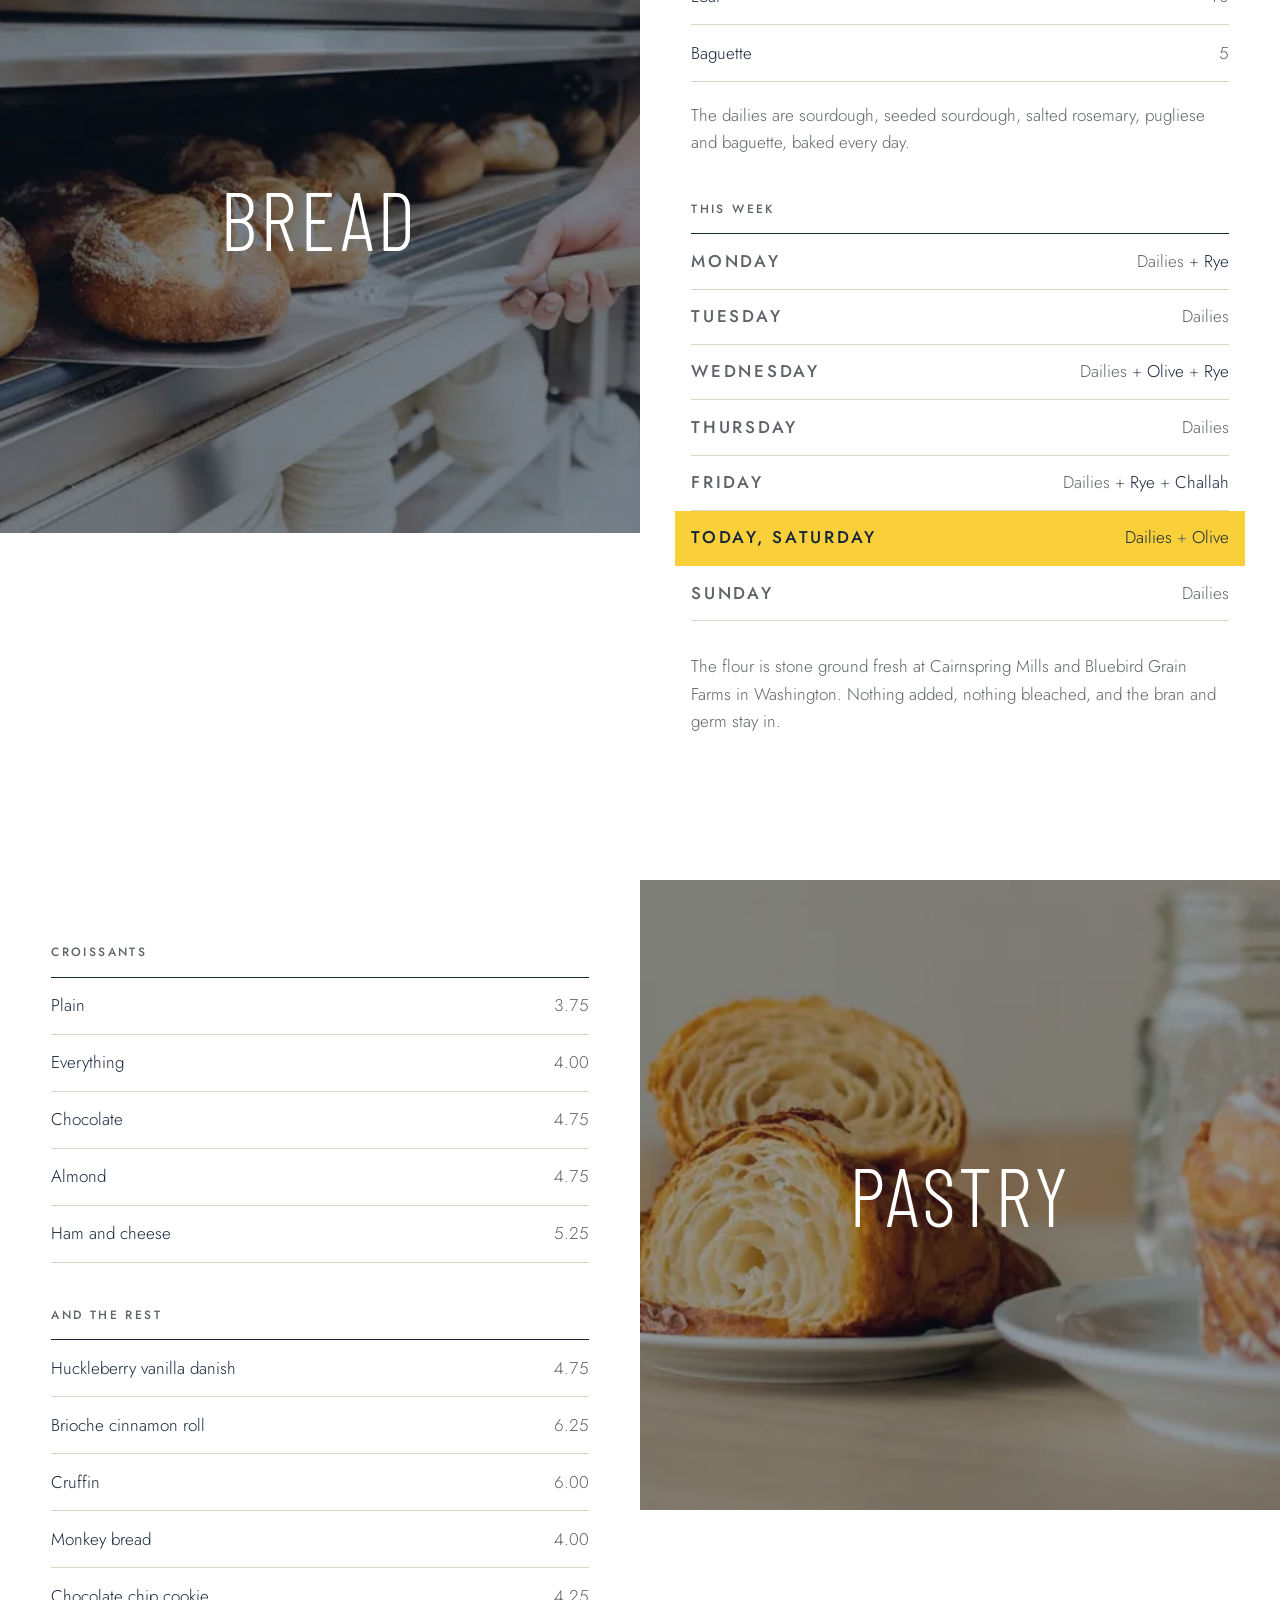
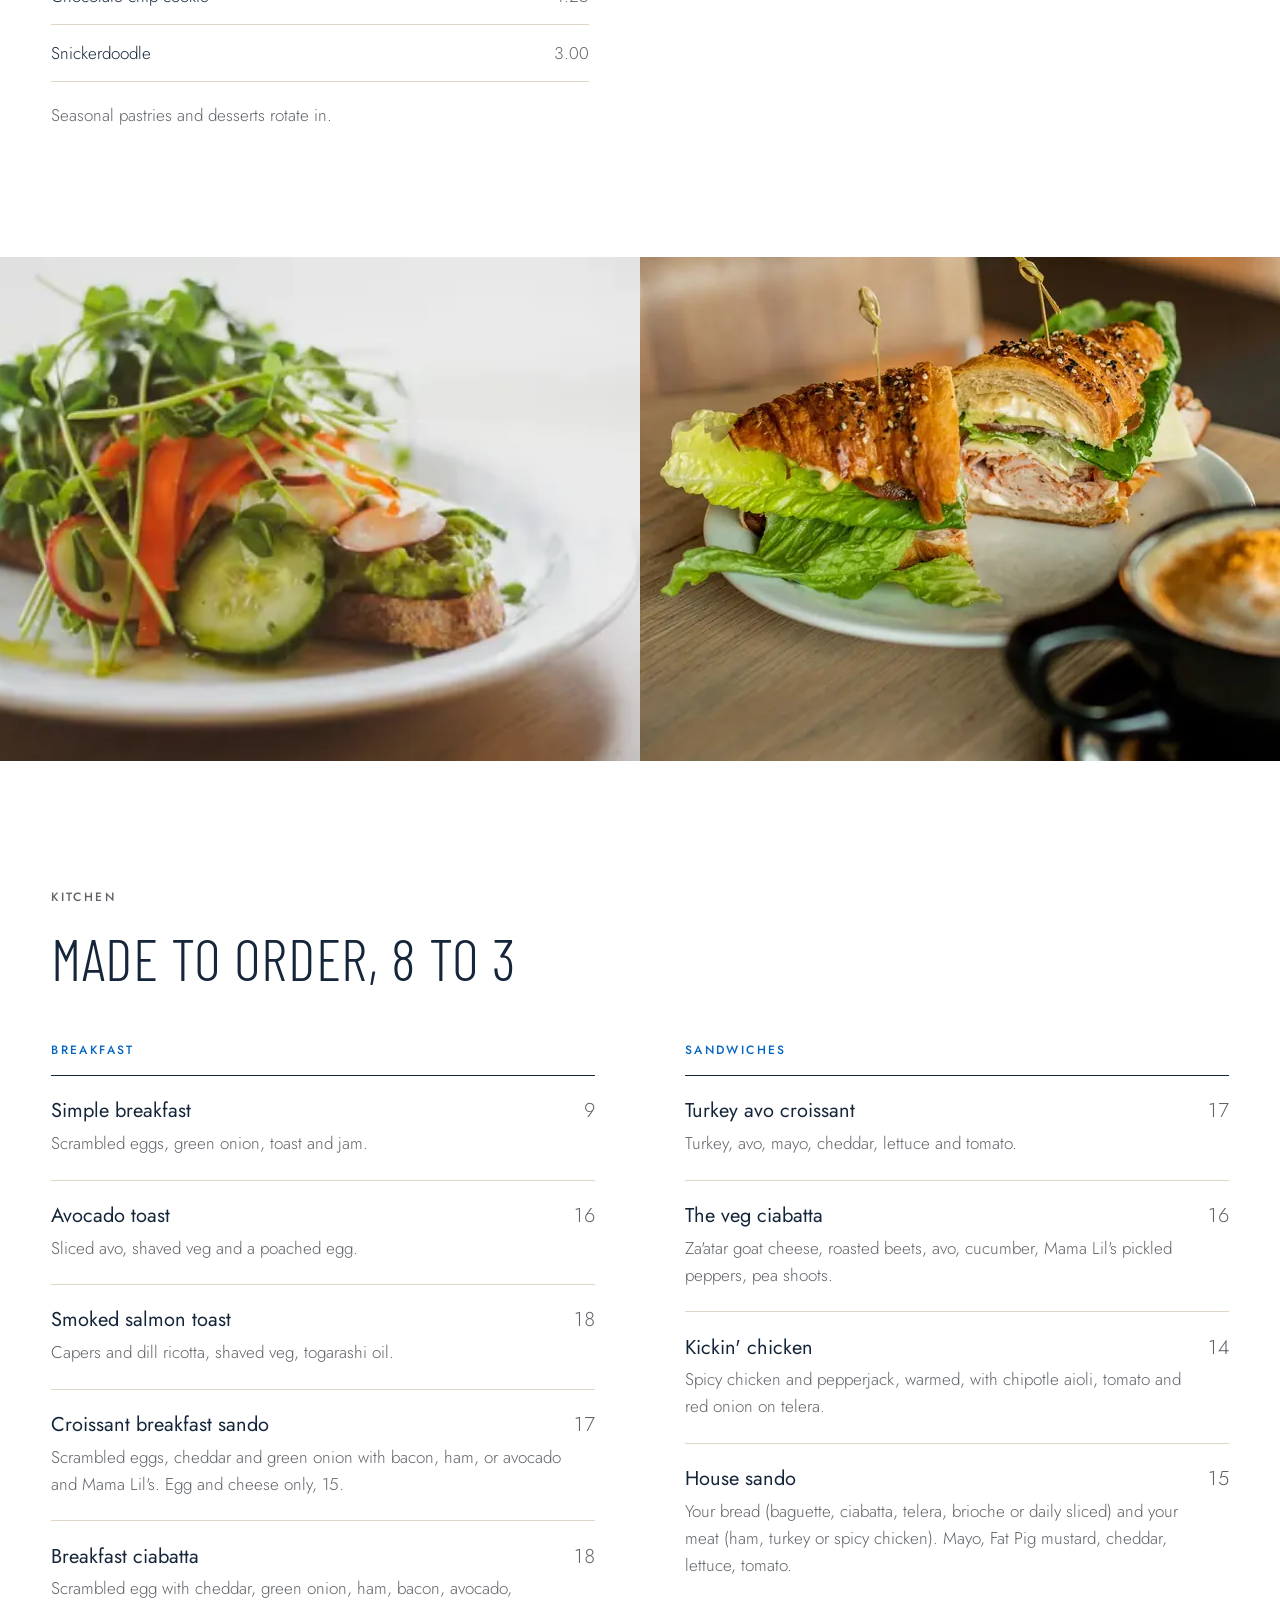
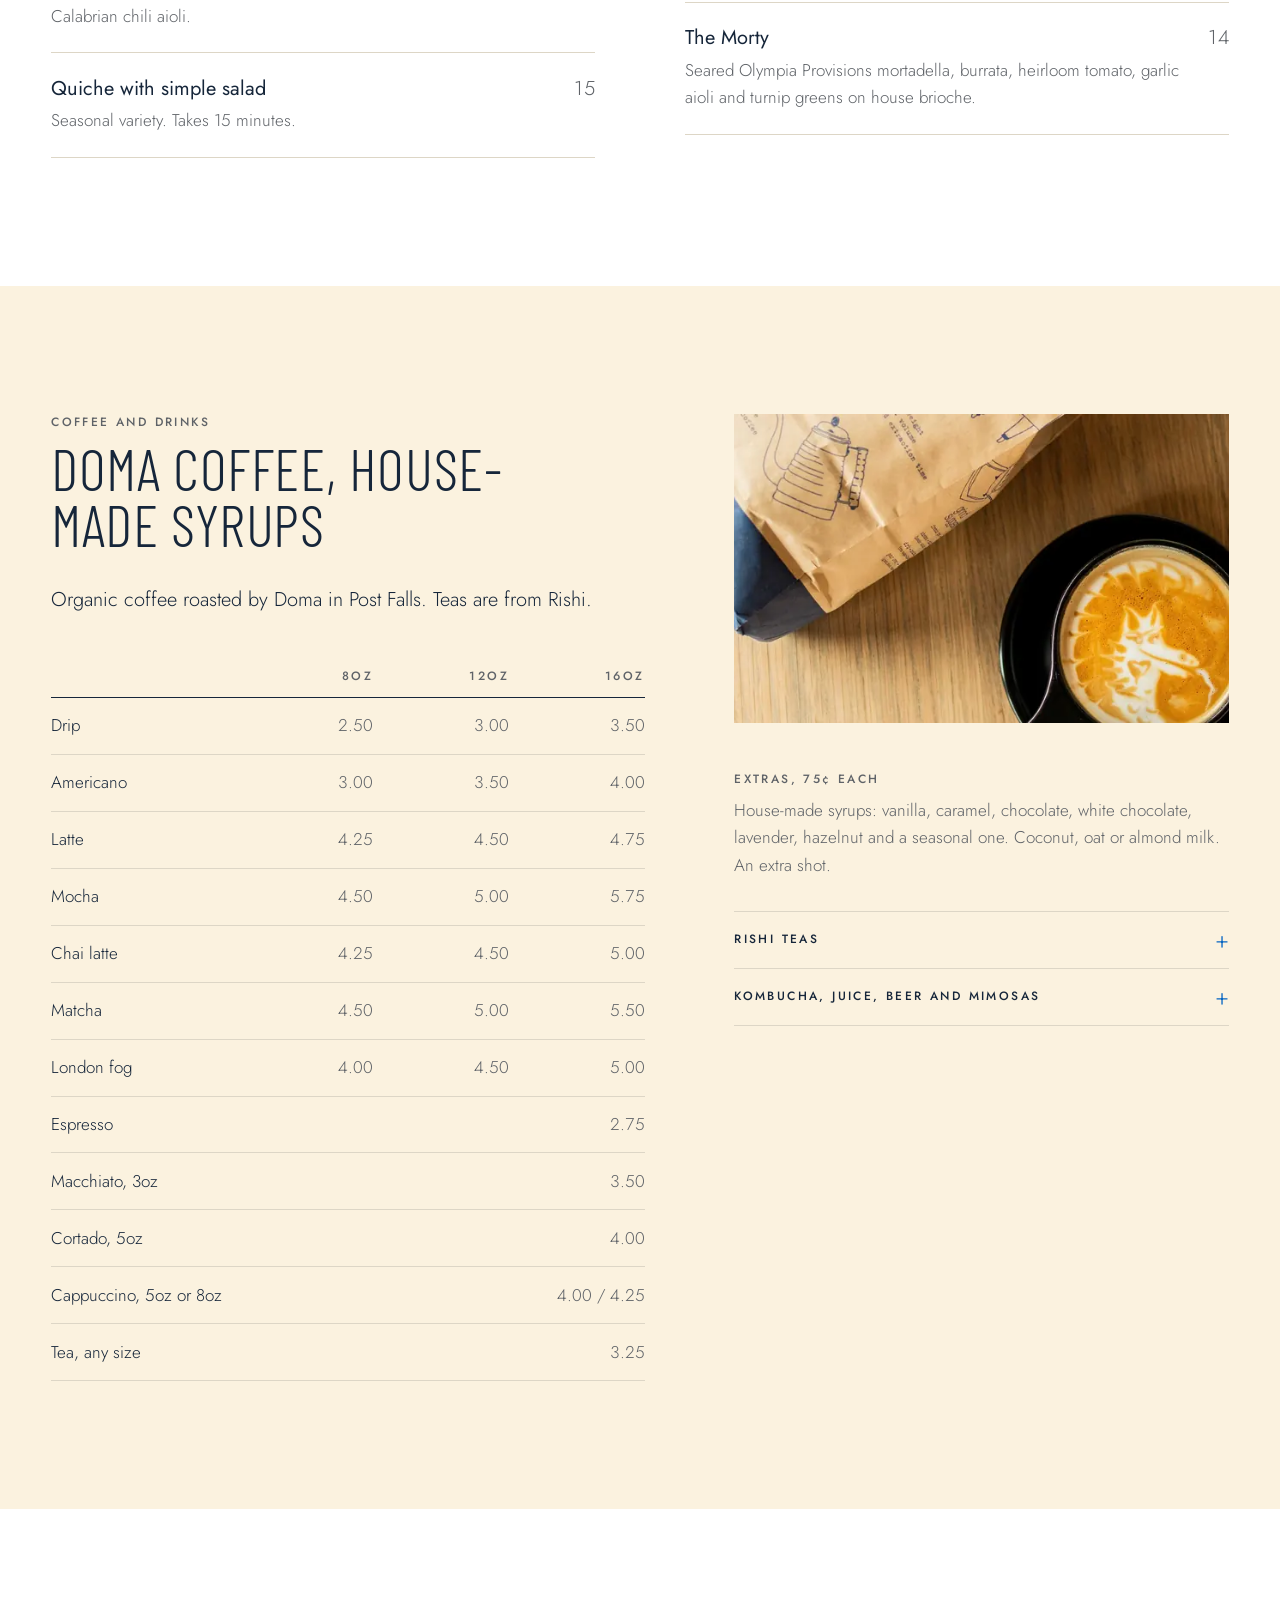
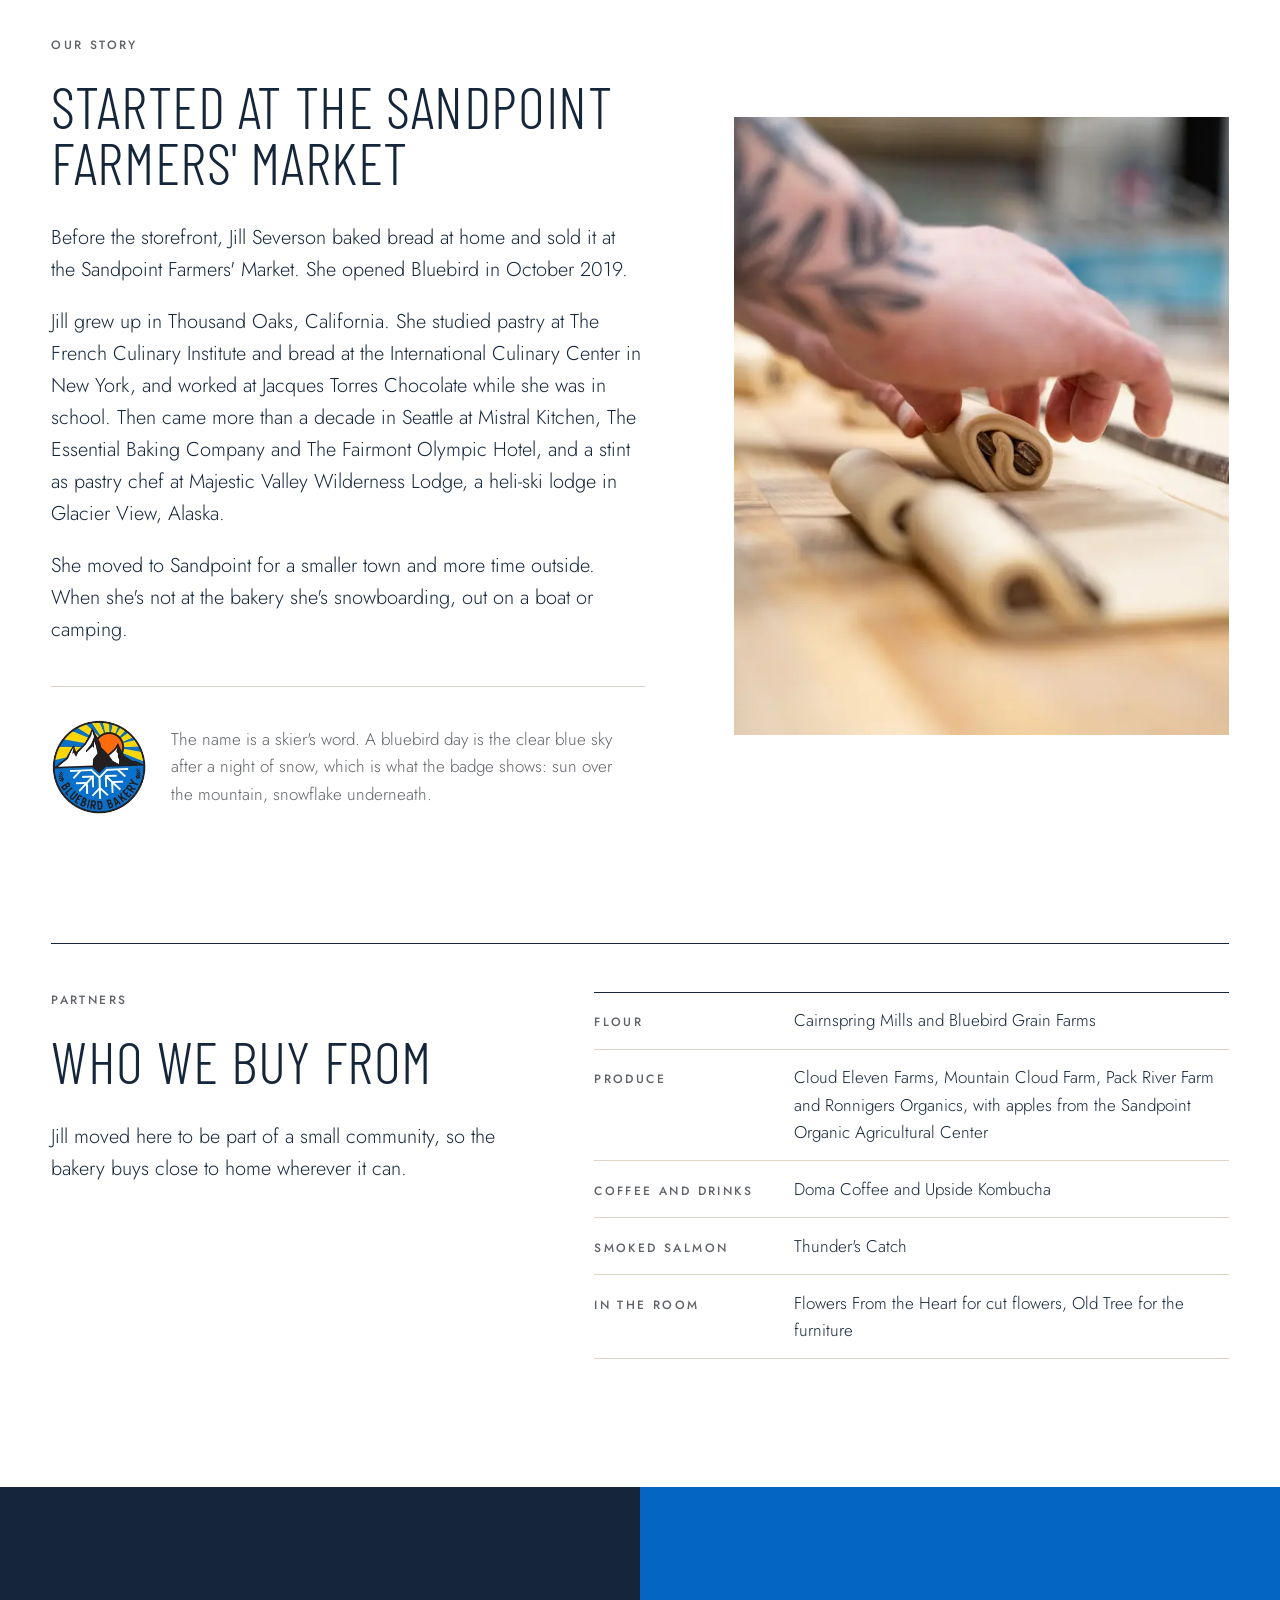
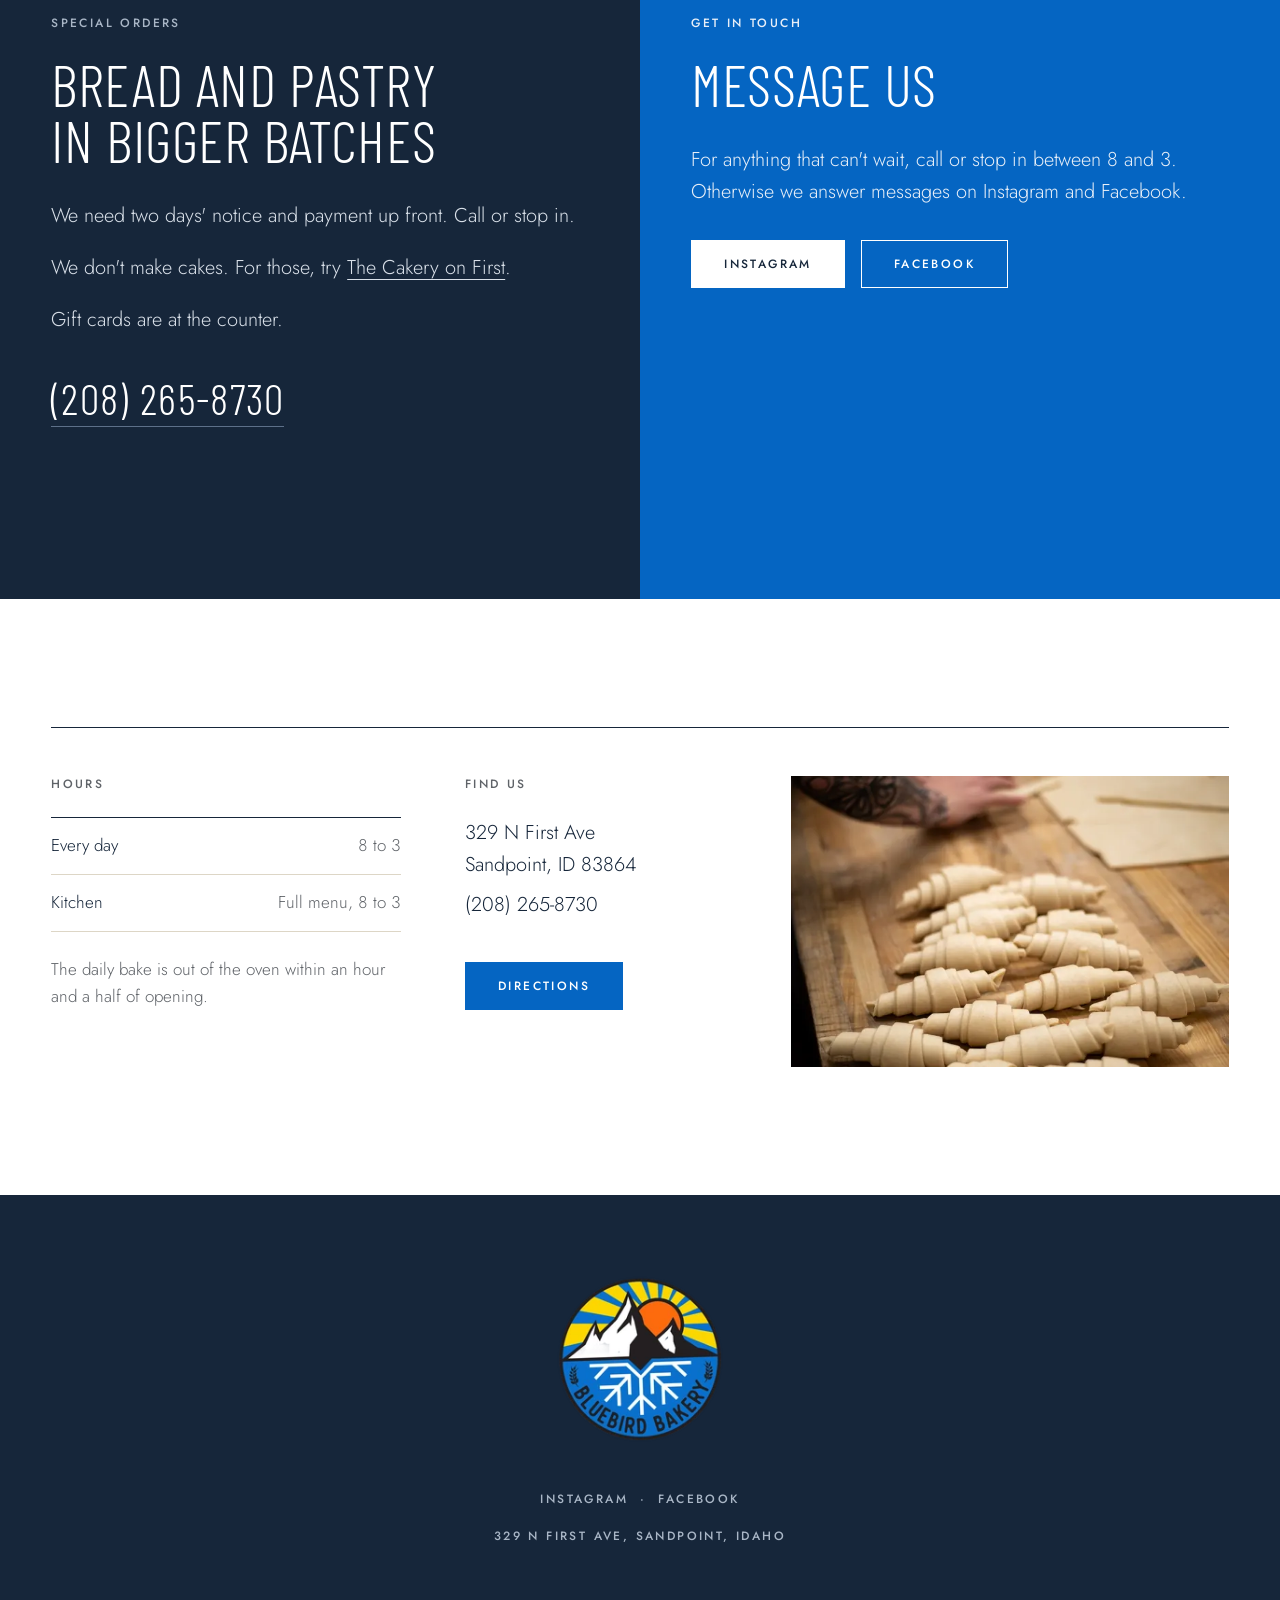
==== commit fcb1d4b8: "Badge lockup, bluebird-day palette and a clearer bread section - Header: the bakery's badge beside t" ====
--- a/site/index.html
+++ b/site/index.html
@@ -2,9 +2,17 @@
 <html lang="en">
 <head>
 <meta charset="utf-8">
-<meta name="viewport" content="width=device-width,initial-scale=1">
+<meta name="viewport" content="width=device-width,initial-scale=1,viewport-fit=cover">
 <title>Bluebird Bakery | Bread, pastry and breakfast in Sandpoint, Idaho</title>
 <meta name="description" content="Bread and pastry baked every morning at 329 N First Ave, Sandpoint. Full kitchen menu and Doma coffee. Open daily 8 to 3.">
+<link rel="icon" type="image/png" sizes="32x32" href="favicon-32.png">
+<link rel="icon" type="image/png" sizes="192x192" href="favicon-192.png">
+<link rel="apple-touch-icon" href="apple-touch-icon.png">
+<meta name="theme-color" content="#0565c2">
+<meta property="og:type" content="website">
+<meta property="og:title" content="Bluebird Bakery, Sandpoint, Idaho">
+<meta property="og:description" content="Bread and pastry baked every morning. Full kitchen menu and Doma coffee. Open daily 8 to 3.">
+<meta property="og:image" content="share.png">
 <link rel="preconnect" href="https://fonts.googleapis.com">
 <link rel="preconnect" href="https://fonts.gstatic.com" crossorigin>
 <link href="https://fonts.googleapis.com/css2?family=Barlow+Condensed:wght@300&family=Jost:wght@300;400;500&display=swap" rel="stylesheet">
@@ -16,15 +24,15 @@
 
 <a class="skip" href="#top">Skip to content</a>
 
-<p class="utility"><span id="openStatus">Open daily 8 to 3</span> &middot; 329 N First Ave, Sandpoint</p>
+<p class="utility"><span id="openStatus">Open daily 8 to 3</span><span class="sep" aria-hidden="true">&middot;</span><a href="https://www.google.com/maps/search/?api=1&query=Bluebird+Bakery+329+N+First+Ave+Sandpoint+ID">329 N First Ave<span class="u-wide">, Sandpoint</span></a><span class="sep u-wide" aria-hidden="true">&middot;</span><a class="u-wide" href="tel:+12082658730">(208) 265-8730</a></p>
 
 <header class="header">
-  <a class="wordmark" href="#top"><span data-perch data-perch-at="0.97" data-perch-dy="9" data-perch-face="left">Bluebird</span><small>Bakery</small></a>
+  <a class="lockup" href="#top"><img src="brand/badge.png" srcset="brand/badge-180.webp 180w, brand/badge-360.webp 360w, brand/badge-540.webp 540w, brand/badge-720.webp 720w, brand/badge-1080.webp 1080w" sizes="(max-width: 800px) 4.5rem, 6.5rem" width="360" height="360" alt=""><span class="wordmark"><span data-perch data-perch-at="0.97" data-perch-dy="9" data-perch-face="left">Bluebird</span><small>Bakery</small></span></a>
   <nav aria-label="Sections">
-    <a href="#bake">Bread and pastry</a>
+    <a href="#bake">Bread<span class="u-wide"> and pastry</span></a>
     <a href="#kitchen">Kitchen</a>
     <a href="#coffee">Coffee</a>
-    <a href="#story">Our story</a>
+    <a href="#story"><span class="u-wide">Our </span>Story</a>
     <a href="#visit">Visit</a>
   </nav>
 </header>
@@ -32,11 +40,15 @@
 <main id="top">
 
   <section class="hero">
-    <figure><img src="photos/rack-loaves.jpg" srcset="photos/rack-loaves-640.webp 640w, photos/rack-loaves-1024.webp 1024w" sizes="(max-width: 800px) 100vw, 50vw" width="1024" height="683" alt="Sourdough loaves cooling on a wire rack in the bakery" fetchpriority="high"></figure>
     <figure><img src="photos/croissant-latte.jpg" srcset="photos/croissant-latte-640.webp 640w, photos/croissant-latte-1200.webp 1200w, photos/croissant-latte-2000.webp 2000w" sizes="(max-width: 800px) 100vw, 50vw" width="1200" height="812" alt="A croissant cut in half to show the layers, next to a latte" fetchpriority="high"></figure>
+    <figure><img src="photos/rack-loaves.jpg" srcset="photos/rack-loaves-640.webp 640w, photos/rack-loaves-1024.webp 1024w" sizes="50vw" width="1024" height="683" alt="Sourdough loaves cooling on a wire rack in the bakery" loading="lazy"></figure>
     <div class="hero-over">
-      <h1>Baked every morning</h1>
-      <a class="btn" href="#schedule" data-perch data-perch-at="0.5" data-perch-face="right">See today's bread</a>
+      <h1 class="sr">Bluebird Bakery, Sandpoint, Idaho</h1>
+      <p class="hero-line">Bread<span aria-hidden="true"> &middot; </span>Pastry<span aria-hidden="true"> &middot; </span>Breakfast and lunch<span aria-hidden="true"> &middot; </span>Coffee</p>
+      <p class="hero-actions">
+        <a class="btn" href="#schedule" data-perch data-perch-at="0.5" data-perch-face="right">Today's bread</a>
+        <a class="btn btn-ghost" href="#kitchen">Kitchen menu</a>
+      </p>
     </div>
   </section>
 
@@ -45,62 +57,55 @@
     <p>Jill Severson opened Bluebird in October 2019. The flour is stone ground at two Washington mills, and the produce comes from farms like Pack River and Mountain Cloud. The daily bake is out of the oven within an hour and a half of opening.</p>
   </section>
 
-  <!-- ---- bread and pastry ---- -->
+  <!-- ---- bread, then pastry ----
+       Bread keeps its prices and its weekly schedule together, so on a phone
+       nothing comes between them. -->
   <section id="bake" aria-labelledby="bake-title">
     <h2 class="sr" id="bake-title">Bread and pastry</h2>
-    <div class="pair" data-perch data-perch-at="0.5" data-perch-face="right">
-      <div class="pair-item">
-        <figure class="pair-photo has-title"><img src="photos/oven-loaves.jpg" srcset="photos/oven-loaves-640.webp 640w, photos/oven-loaves-1024.webp 1024w" sizes="(max-width: 800px) 100vw, 50vw" width="1024" height="683" alt="Loaves being pulled from the deck oven on a peel" loading="lazy" decoding="async"><h3 class="pair-title">Bread</h3></figure>
-        <div class="pair-body">
-          <p class="note">Loaf $10. Baguette $5. Baked every day:</p>
-          <dl data-perch data-perch-at="0.2" data-perch-face="right">
-            <div><dt>Sourdough</dt><dd>$10</dd></div>
-            <div><dt>Seeded sourdough</dt><dd>$10</dd></div>
-            <div><dt>Salted rosemary</dt><dd>$10</dd></div>
-            <div><dt>Pugliese</dt><dd>$10</dd></div>
-            <div><dt>Baguette</dt><dd>$5</dd></div>
-          </dl>
-          <p class="note">Rye, olive and challah come out on certain days. The schedule is below.</p>
-        </div>
-      </div>
-      <div class="pair-item">
-        <figure class="pair-photo has-title"><img src="photos/croissant-cruffin.jpg" srcset="photos/croissant-cruffin-640.webp 640w, photos/croissant-cruffin-1200.webp 1200w, photos/croissant-cruffin-2000.webp 2000w" sizes="(max-width: 800px) 100vw, 50vw" width="1200" height="747" alt="A croissant cut open beside a cruffin topped with chocolate" loading="lazy" decoding="async"><h3 class="pair-title">Pastry</h3></figure>
-        <div class="pair-body">
-          <dl data-perch data-perch-at="0.8" data-perch-face="left">
-            <div><dt>Plain croissant</dt><dd>$3.75</dd></div>
-            <div><dt>Everything croissant</dt><dd>$4.00</dd></div>
-            <div><dt>Ham and cheese croissant</dt><dd>$5.25</dd></div>
-            <div><dt>Chocolate croissant</dt><dd>$4.75</dd></div>
-            <div><dt>Almond croissant</dt><dd>$4.75</dd></div>
-            <div><dt>Huckleberry vanilla danish</dt><dd>$4.75</dd></div>
-            <div><dt>Brioche cinnamon roll</dt><dd>$6.25</dd></div>
-            <div><dt>Cruffin</dt><dd>$6.00</dd></div>
-            <div><dt>Monkey bread</dt><dd>$4.00</dd></div>
-            <div><dt>Chocolate chip cookie</dt><dd>$4.25</dd></div>
-            <div><dt>Snickerdoodle</dt><dd>$3.00</dd></div>
-          </dl>
-          <p class="note">Seasonal pastries and desserts rotate in.</p>
-        </div>
-      </div>
-    </div>
-  </section>
-
-  <section id="schedule" class="wrap schedule">
-    <div class="section-head">
-      <p class="label">Bread schedule</p>
-      <h2 data-perch data-perch-at="0.97" data-perch-dy="8" data-perch-face="left">What's baking this week</h2>
-      <p>The five daily breads are baked every morning. These are the extras.</p>
-    </div>
-    <ol class="week">
-      <li data-day="Monday"><p class="label">Monday</p><p>Rye</p></li>
-      <li data-day="Tuesday"><p class="label">Tuesday</p><p class="quiet">Daily breads</p></li>
-      <li data-day="Wednesday"><p class="label">Wednesday</p><p>Olive<br>Rye</p></li>
-      <li data-day="Thursday"><p class="label">Thursday</p><p class="quiet">Daily breads</p></li>
-      <li data-day="Friday"><p class="label">Friday</p><p>Rye<br>Challah</p></li>
-      <li data-day="Saturday"><p class="label">Saturday</p><p>Olive</p></li>
-      <li data-day="Sunday"><p class="label">Sunday</p><p class="quiet">Daily breads</p></li>
-    </ol>
-    <p class="note">The flour comes freshly stone ground from Cairnspring Mills and Bluebird Grain Farms in Washington. Nothing added, nothing bleached, and the bran and germ stay in.</p>
+    <div class="split" data-perch data-perch-at="0.5" data-perch-face="right">
+      <figure class="pair-photo has-title"><img src="photos/oven-loaves.jpg" srcset="photos/oven-loaves-640.webp 640w, photos/oven-loaves-1024.webp 1024w" sizes="(max-width: 800px) 100vw, 50vw" width="1024" height="683" alt="Loaves being pulled from the deck oven on a peel" loading="lazy" decoding="async"><h3 class="pair-title">Bread</h3></figure>
+      <div class="split-body">
+        <dl>
+          <div><dt>Loaf</dt><dd>10</dd></div>
+          <div><dt>Baguette</dt><dd>5</dd></div>
+        </dl>
+        <p class="note">The dailies are sourdough, seeded sourdough, salted rosemary, pugliese and baguette, baked every day.</p>
+        <h4 class="label" id="schedule">This week</h4>
+        <ol class="week">
+          <li data-day="Monday"><p class="label">Monday</p><p><span class="quiet">Dailies</span><span>Rye</span></p></li>
+          <li data-day="Tuesday"><p class="label">Tuesday</p><p class="quiet">Dailies</p></li>
+          <li data-day="Wednesday"><p class="label">Wednesday</p><p><span class="quiet">Dailies</span><span>Olive</span><span>Rye</span></p></li>
+          <li data-day="Thursday"><p class="label">Thursday</p><p class="quiet">Dailies</p></li>
+          <li data-day="Friday"><p class="label">Friday</p><p><span class="quiet">Dailies</span><span>Rye</span><span>Challah</span></p></li>
+          <li data-day="Saturday"><p class="label">Saturday</p><p><span class="quiet">Dailies</span><span>Olive</span></p></li>
+          <li data-day="Sunday"><p class="label">Sunday</p><p class="quiet">Dailies</p></li>
+        </ol>
+        <p class="note">The flour is stone ground fresh at Cairnspring Mills and Bluebird Grain Farms in Washington. Nothing added, nothing bleached, and the bran and germ stay in.</p>
+      </div>
+    </div>
+    <div class="split split-flip" data-perch data-perch-at="0.5" data-perch-face="left">
+      <figure class="pair-photo has-title"><img src="photos/croissant-cruffin.jpg" srcset="photos/croissant-cruffin-640.webp 640w, photos/croissant-cruffin-1200.webp 1200w, photos/croissant-cruffin-2000.webp 2000w" sizes="(max-width: 800px) 100vw, 50vw" width="1200" height="747" alt="A croissant cut open beside a cruffin topped with chocolate" loading="lazy" decoding="async"><h3 class="pair-title">Pastry</h3></figure>
+      <div class="split-body">
+        <h4 class="label">Croissants</h4>
+        <dl>
+          <div><dt>Plain</dt><dd>3.75</dd></div>
+          <div><dt>Everything</dt><dd>4.00</dd></div>
+          <div><dt>Chocolate</dt><dd>4.75</dd></div>
+          <div><dt>Almond</dt><dd>4.75</dd></div>
+          <div><dt>Ham and cheese</dt><dd>5.25</dd></div>
+        </dl>
+        <h4 class="label">And the rest</h4>
+        <dl>
+          <div><dt>Huckleberry vanilla danish</dt><dd>4.75</dd></div>
+          <div><dt>Brioche cinnamon roll</dt><dd>6.25</dd></div>
+          <div><dt>Cruffin</dt><dd>6.00</dd></div>
+          <div><dt>Monkey bread</dt><dd>4.00</dd></div>
+          <div><dt>Chocolate chip cookie</dt><dd>4.25</dd></div>
+          <div><dt>Snickerdoodle</dt><dd>3.00</dd></div>
+        </dl>
+        <p class="note">Seasonal pastries and desserts rotate in.</p>
+      </div>
+    </div>
   </section>
 
   <!-- ---- kitchen ---- -->
@@ -112,20 +117,26 @@
     <div class="wrap kitchen">
       <div class="section-head">
         <p class="label">Kitchen</p>
-        <h2 data-perch data-perch-at="0.97" data-perch-dy="8" data-perch-face="left">Made to order, 8 to 3</h2>
-      </div>
-      <div class="dishes" data-perch data-perch-at="0.5" data-perch-face="right">
-        <article><h3>Quiche with simple salad <span>$15</span></h3><p>Seasonal variety. Takes 15 minutes.</p></article>
-        <article><h3>Avocado toast <span>$16</span></h3><p>Sliced avo, shaved veg and a poached egg.</p></article>
-        <article><h3>Smoked salmon toast <span>$18</span></h3><p>Capers and dill ricotta, shaved veg, togarashi oil.</p></article>
-        <article><h3>Simple breakfast <span>$9</span></h3><p>Scrambled eggs, green onion, toast and jam.</p></article>
-        <article><h3>Croissant breakfast sando <span>$17</span></h3><p>Scrambled eggs, cheddar and green onion with bacon, ham, or avocado and Mama Lil's. Egg and cheese only, $15.</p></article>
-        <article><h3>Breakfast ciabatta <span>$18</span></h3><p>Scrambled egg with cheddar, green onion, ham, bacon, avocado, Calabrian chili aioli.</p></article>
-        <article data-perch data-perch-at="0.85" data-perch-face="left"><h3>Turkey avo croissant <span>$17</span></h3><p>Turkey, avo, mayo, cheddar, lettuce and tomato.</p></article>
-        <article><h3>The veg ciabatta <span>$16</span></h3><p>Za'atar goat cheese, roasted beets, avo, cucumber, Mama Lil's pickled peppers, pea shoots.</p></article>
-        <article><h3>Kickin' chicken <span>$14</span></h3><p>Spicy chicken and pepperjack, warmed, with chipotle aioli, tomato and red onion on telera.</p></article>
-        <article><h3>House sando <span>$15</span></h3><p>Your bread (baguette, ciabatta, telera, brioche or daily sliced) and your meat (ham, turkey or spicy chicken). Mayo, Fat Pig mustard, cheddar, lettuce, tomato.</p></article>
-        <article><h3>The Morty <span>$14</span></h3><p>Seared Olympia Provisions mortadella, burrata, heirloom tomato, garlic aioli and turnip greens on house brioche.</p></article>
+        <h2 data-perch data-perch-at="0.97" data-perch-dy="4" data-perch-face="left">Made to order, 8 to 3</h2>
+      </div>
+      <div class="dishes">
+        <div class="course">
+          <h3 class="course-title">Breakfast</h3>
+          <article><h4>Simple breakfast <span>9</span></h4><p>Scrambled eggs, green onion, toast and jam.</p></article>
+          <article><h4>Avocado toast <span>16</span></h4><p>Sliced avo, shaved veg and a poached egg.</p></article>
+          <article><h4>Smoked salmon toast <span>18</span></h4><p>Capers and dill ricotta, shaved veg, togarashi oil.</p></article>
+          <article><h4>Croissant breakfast sando <span>17</span></h4><p>Scrambled eggs, cheddar and green onion with bacon, ham, or avocado and Mama Lil's. Egg and cheese only, 15.</p></article>
+          <article><h4>Breakfast ciabatta <span>18</span></h4><p>Scrambled egg with cheddar, green onion, ham, bacon, avocado, Calabrian chili aioli.</p></article>
+          <article><h4>Quiche with simple salad <span>15</span></h4><p>Seasonal variety. Takes 15 minutes.</p></article>
+        </div>
+        <div class="course">
+          <h3 class="course-title">Sandwiches</h3>
+          <article><h4>Turkey avo croissant <span>17</span></h4><p>Turkey, avo, mayo, cheddar, lettuce and tomato.</p></article>
+          <article><h4>The veg ciabatta <span>16</span></h4><p>Za'atar goat cheese, roasted beets, avo, cucumber, Mama Lil's pickled peppers, pea shoots.</p></article>
+          <article><h4>Kickin' chicken <span>14</span></h4><p>Spicy chicken and pepperjack, warmed, with chipotle aioli, tomato and red onion on telera.</p></article>
+          <article><h4>House sando <span>15</span></h4><p>Your bread (baguette, ciabatta, telera, brioche or daily sliced) and your meat (ham, turkey or spicy chicken). Mayo, Fat Pig mustard, cheddar, lettuce, tomato.</p></article>
+          <article><h4>The Morty <span>14</span></h4><p>Seared Olympia Provisions mortadella, burrata, heirloom tomato, garlic aioli and turnip greens on house brioche.</p></article>
+        </div>
       </div>
     </div>
   </section>
@@ -135,7 +146,7 @@
     <div class="wrap coffee">
       <div>
         <p class="label">Coffee and drinks</p>
-        <h2 data-perch data-perch-at="0.6" data-perch-dy="8" data-perch-face="right">Doma coffee, house-made syrups</h2>
+        <h2 data-perch data-perch-at="0.6" data-perch-dy="4" data-perch-face="right">Doma coffee, house-made syrups</h2>
         <p>Organic coffee roasted by Doma in Post Falls. Teas are from Rishi.</p>
         <table>
           <thead><tr><th scope="col"><span class="sr">Drink</span></th><th scope="col">8oz</th><th scope="col">12oz</th><th scope="col">16oz</th></tr></thead>
@@ -149,7 +160,7 @@
             <tr><th scope="row">London fog</th><td>4.00</td><td>4.50</td><td>5.00</td></tr>
           </tbody>
         </table>
-        <dl class="short" data-perch data-perch-at="0.3" data-perch-face="right">
+        <dl class="short">
           <div><dt>Espresso</dt><dd>2.75</dd></div>
           <div><dt>Macchiato, 3oz</dt><dd>3.50</dd></div>
           <div><dt>Cortado, 5oz</dt><dd>4.00</dd></div>
@@ -159,12 +170,16 @@
       </div>
       <div>
         <figure class="coffee-photo" data-perch data-perch-at="0.78" data-perch-face="left"><img src="photos/latte-doma.jpg" srcset="photos/latte-doma-640.webp 640w, photos/latte-doma-1200.webp 1200w, photos/latte-doma-2000.webp 2000w" sizes="(max-width: 800px) 100vw, 40vw" width="1200" height="675" alt="A latte with rosetta art beside a bag of Doma coffee" loading="lazy" decoding="async"></figure>
-        <p class="label">Add .75</p>
+        <p class="label">Extras, 75¢ each</p>
         <p class="note">House-made syrups: vanilla, caramel, chocolate, white chocolate, lavender, hazelnut and a seasonal one. Coconut, oat or almond milk. An extra shot.</p>
-        <p class="label">Rishi teas</p>
-        <p class="note">Earl Grey, English Breakfast, Yuzu Peach Green, Jade Cloud Green, Jasmine Green, Peppermint, Turmeric Ginger, Chamomile, Blueberry Hibiscus.</p>
-        <p class="label">Also</p>
-        <p class="note">Upside Kombucha, milk, orange juice, sparkling water, beer, champagne and mimosas.</p>
+        <details class="more">
+          <summary class="label">Rishi teas</summary>
+          <p class="note">Earl Grey, English Breakfast, Yuzu Peach Green, Jade Cloud Green, Jasmine Green, Peppermint, Turmeric Ginger, Chamomile, Blueberry Hibiscus.</p>
+        </details>
+        <details class="more">
+          <summary class="label">Kombucha, juice, beer and mimosas</summary>
+          <p class="note">Upside Kombucha, milk, orange juice, sparkling water, beer, champagne and mimosas.</p>
+        </details>
       </div>
     </div>
   </section>
@@ -177,31 +192,30 @@
       <p>Before the storefront, Jill Severson baked bread at home and sold it at the Sandpoint Farmers' Market. She opened Bluebird in October 2019.</p>
       <p>Jill grew up in Thousand Oaks, California. She studied pastry at The French Culinary Institute and bread at the International Culinary Center in New York, and worked at Jacques Torres Chocolate while she was in school. Then came more than a decade in Seattle at Mistral Kitchen, The Essential Baking Company and The Fairmont Olympic Hotel, and a stint as pastry chef at Majestic Valley Wilderness Lodge, a heli-ski lodge in Glacier View, Alaska.</p>
       <p>She moved to Sandpoint for a smaller town and more time outside. When she's not at the bakery she's snowboarding, out on a boat or camping.</p>
+      <div class="seal">
+        <img class="badge badge-seal" src="brand/badge.png" srcset="brand/badge-180.webp 180w, brand/badge-360.webp 360w, brand/badge-540.webp 540w" sizes="7rem" width="360" height="360" alt="" loading="lazy" decoding="async">
+        <p>The name is a skier's word. A bluebird day is the clear blue sky after a night of snow, which is what the badge shows: sun over the mountain, snowflake underneath.</p>
+      </div>
     </div>
     <figure class="story-photo" data-perch data-perch-at="0.25" data-perch-face="right"><img src="photos/rolling-chocolate.jpg" srcset="photos/rolling-chocolate-640.webp 640w, photos/rolling-chocolate-1200.webp 1200w, photos/rolling-chocolate-2000.webp 2000w" sizes="(max-width: 800px) 100vw, 40vw" width="1200" height="1800" alt="A baker's hands rolling a chocolate croissant on the bench" loading="lazy" decoding="async"></figure>
   </section>
 
   <section id="partners" class="wrap partners">
     <div class="hair" data-perch data-perch-at="0.9" data-perch-face="left"></div>
-    <div class="section-head">
-      <p class="label">Partners</p>
-      <h2>Who we buy from</h2>
-      <p>Jill moved here to be part of a small community, so the bakery buys close to home wherever it can.</p>
-    </div>
-    <ul class="partner-list">
-      <li>Doma Coffee <span>Coffee</span></li>
-      <li>Cairnspring Mills <span>Flour</span></li>
-      <li>Bluebird Grain Farms <span>Flour</span></li>
-      <li>Cloud Eleven Farms <span>Produce</span></li>
-      <li>Mountain Cloud Farm <span>Produce</span></li>
-      <li>Pack River Farm <span>Produce</span></li>
-      <li>Ronnigers Organics <span>Produce</span></li>
-      <li>Sandpoint Organic Agricultural Center <span>Apples</span></li>
-      <li>Thunder's Catch <span>Smoked salmon</span></li>
-      <li>Upside Kombucha <span>Kombucha</span></li>
-      <li>Flowers From the Heart <span>Cut flowers</span></li>
-      <li>Old Tree <span>Furniture</span></li>
-    </ul>
+    <div class="partners-grid">
+      <div class="section-head">
+        <p class="label">Partners</p>
+        <h2>Who we buy from</h2>
+        <p>Jill moved here to be part of a small community, so the bakery buys close to home wherever it can.</p>
+      </div>
+      <dl class="partner-list">
+        <div><dt>Flour</dt><dd>Cairnspring Mills and Bluebird Grain Farms</dd></div>
+        <div><dt>Produce</dt><dd>Cloud Eleven Farms, Mountain Cloud Farm, Pack River Farm and Ronnigers Organics, with apples from the Sandpoint Organic Agricultural Center</dd></div>
+        <div><dt>Coffee and drinks</dt><dd>Doma Coffee and Upside Kombucha</dd></div>
+        <div><dt>Smoked salmon</dt><dd>Thunder's Catch</dd></div>
+        <div><dt>In the room</dt><dd>Flowers From the Heart for cut flowers, Old Tree for the furniture</dd></div>
+      </dl>
+    </div>
   </section>
 
   <!-- ---- special orders + contact ---- -->
@@ -216,18 +230,17 @@
     </div>
     <div class="message">
       <p class="label">Get in touch</p>
-      <h2 data-perch data-perch-at="0.97" data-perch-dy="8" data-perch-face="left">Send a message</h2>
+      <h2>Message us</h2>
 
       <!-- Shown until the form has somewhere to send to. -->
       <div id="contactFallback">
-        <p>The quickest way to reach us is by phone, or stop in any day between 8 and 3.</p>
-        <p><a class="btn btn-dark" href="tel:+12082658730">Call (208) 265-8730</a></p>
-        <p class="note">We're on <a href="https://www.instagram.com/bluebirdbakeryid/">Instagram</a> and <a href="https://www.facebook.com/bluebirdbakeryid/">Facebook</a> too.</p>
+        <p>For anything that can't wait, call or stop in between 8 and 3. Otherwise we answer messages on Instagram and Facebook.</p>
+        <p class="social"><a class="btn" href="https://www.instagram.com/bluebirdbakeryid/">Instagram</a><a class="btn btn-ghost" href="https://www.facebook.com/bluebirdbakeryid/">Facebook</a></p>
       </div>
 
       <!-- To switch the form on, put a form endpoint URL (Formspree, Basin, Netlify
            or similar, accepting a JSON POST) in data-endpoint. today.js does the rest. -->
-      <form id="contactForm" data-endpoint="" novalidate hidden>
+      <form id="contactForm" data-endpoint="" method="post" novalidate hidden>
         <div class="field">
           <label for="cf-name">Name</label>
           <input id="cf-name" type="text" name="name" autocomplete="name" maxlength="120" required aria-describedby="cf-name-err">
@@ -245,7 +258,7 @@
         </div>
         <!-- Honeypot: people never see or fill this; bots do. -->
         <div class="sr" aria-hidden="true"><label for="cf-website">Leave this empty</label><input id="cf-website" type="text" name="website" tabindex="-1" autocomplete="off"></div>
-        <button class="btn btn-dark" type="submit">Send message</button>
+        <button class="btn" type="submit">Send message</button>
         <p class="note" id="formNote" role="status">We reply by email. Check your junk folder if you don't see it.</p>
       </form>
     </div>
@@ -259,7 +272,7 @@
         <p class="label">Hours</p>
         <dl>
           <div><dt>Every day</dt><dd>8 to 3</dd></div>
-          <div><dt>Kitchen</dt><dd>All day</dd></div>
+          <div><dt>Kitchen</dt><dd>Full menu, 8 to 3</dd></div>
         </dl>
         <p class="note hours-note">The daily bake is out of the oven within an hour and a half of opening.</p>
       </div>
@@ -275,9 +288,16 @@
 </main>
 
 <footer class="footer">
-  <p class="wordmark"><span data-perch data-perch-at="0.97" data-perch-dy="5" data-perch-face="left">Bluebird</span><small>Bakery</small></p>
-  <p class="label"><a href="https://www.instagram.com/bluebirdbakeryid/">Instagram</a> &middot; <a href="https://www.facebook.com/bluebirdbakeryid/">Facebook</a> &middot; 329 N First Ave, Sandpoint</p>
+  <img class="badge badge-footer" src="brand/badge.png" srcset="brand/badge-180.webp 180w, brand/badge-360.webp 360w, brand/badge-540.webp 540w" sizes="10.5rem" width="360" height="360" alt="Bluebird Bakery logo: a mountain and rising sun above a snowflake" loading="lazy" decoding="async" data-perch data-perch-at="0.5" data-perch-dy="3" data-perch-face="left">
+  <p class="label"><a href="https://www.instagram.com/bluebirdbakeryid/">Instagram</a> &middot; <a href="https://www.facebook.com/bluebirdbakeryid/">Facebook</a></p>
+  <p class="label footer-address">329 N First Ave, Sandpoint, Idaho</p>
 </footer>
+
+<!-- Phones only: the two things people on their way need, always in reach. -->
+<nav class="quickbar" aria-label="Call or get directions">
+  <a href="tel:+12082658730">Call</a>
+  <a href="https://www.google.com/maps/search/?api=1&query=Bluebird+Bakery+329+N+First+Ave+Sandpoint+ID">Directions</a>
+</nav>
 
 <script src="src/today.js"></script>
 <script type="module" src="src/main.js"></script>
--- a/site/styles.css
+++ b/site/styles.css
@@ -1,6 +1,14 @@
 /* Bluebird Bakery
-   No palette: white, near-black, one pale grey, one mid grey. The bird is the
-   only colour on the page, and the photography carries all the warmth.
+   A bluebird day is clear blue sky after a night of snow, and the palette is
+   that day, sampled from the bakery's own badge and the bird:
+     sky    the badge's ring and the bird's back. The top bar, the "get in
+            touch" panel, buttons, links on hover.
+     gold   the sun. Today's row in the bread schedule, and form errors
+            on the sky panel.
+     ink    the deep navy of the badge's mountain shadow. Text, and the dark
+            panels (special orders, footer).
+     cream  the bird's breast. The warm band behind coffee.
+   The photography still carries most of the warmth; colour is for wayfinding.
    Four type registers, one job each:
      Bodoni Moda       the wordmark, nowhere else
      Jost 500 caps     every label, nav item and button (tracked .2em)
@@ -13,16 +21,19 @@
 
 :root {
   --white: #ffffff;
-  --black: #1b1b1b;
-  --pale: #f3f3f1;
-  --grey: #6b6b6b;
-  --line: #d8d8d4;
-  /* on the near-black panels and over photographs */
-  --on-dark: #d6d6d6;
-  --on-dark-quiet: #a8a8a8;
-  --on-dark-line: #777777;
-  --scrim: rgba(20, 16, 12, 0.4);
-  --error: #8f1d14;
+  --ink: #16263a;
+  --sky: #0565c2;
+  --gold: #f9cf3a;
+  --cream: #fbf2df;
+  --grey: #5f6368;
+  --line: #ddd6c6;
+  /* on the ink panels and over photographs */
+  --on-dark: #d9e0e9;
+  --on-dark-quiet: #a9b6c6;
+  --on-dark-line: #5d7089;
+  /* on sky */
+  --on-sky: #e8eff8;
+  --scrim: rgba(10, 22, 38, 0.42);
 
   --logo: "Bodoni Moda", "Didot", serif;
   --label: "Jost", "Futura", sans-serif;
@@ -37,74 +48,91 @@
 
   --gutter: clamp(1.25rem, 4vw, 3.5rem);
   --space: clamp(5rem, 10vw, 9rem);
+  --quickbar: 0px;
 }
 
 *, *::before, *::after { box-sizing: border-box; }
-html { scroll-behavior: smooth; }
+/* The hidden attribute always wins, whatever display a component sets. */
+[hidden] { display: none !important; }
+html { scroll-behavior: smooth; scroll-padding-top: 1rem; }
 @media (prefers-reduced-motion: reduce) { html { scroll-behavior: auto; } }
 
-body { margin: 0; overflow-x: hidden; background: var(--white); color: var(--black); font: 300 var(--t-body)/1.6 var(--label); }
+body { margin: 0; overflow-x: hidden; background: var(--white); color: var(--ink); font: 300 var(--t-body)/1.6 var(--label); padding-bottom: var(--quickbar); }
+::selection { background: var(--sky); color: var(--white); }
 img { display: block; width: 100%; height: 100%; object-fit: cover; }
 figure, dl, dd, ol, ul { margin: 0; padding: 0; }
 ol, ul { list-style: none; }
 address { font-style: normal; }
 a { color: inherit; text-underline-offset: 0.25em; text-decoration-thickness: 1px; }
+@media (hover: hover) { main a:not(.btn):hover { color: var(--sky); } }
 p { margin: 0 0 1em; max-width: 36em; }
-:focus-visible { outline: 2px solid var(--black); outline-offset: 3px; }
-.order :focus-visible, .footer :focus-visible { outline-color: var(--white); }
+:focus-visible { outline: 2px solid var(--ink); outline-offset: 3px; }
+.utility :focus-visible, .order :focus-visible, .message :focus-visible, .footer :focus-visible, .quickbar :focus-visible, .hero :focus-visible { outline-color: var(--white); }
 .sr { position: absolute; width: 1px; height: 1px; overflow: hidden; clip-path: inset(50%); }
 
-.skip { position: absolute; left: 0.5rem; top: -4rem; z-index: 100; background: var(--black); color: var(--white); padding: 0.9rem 1.25rem; font: 500 var(--t-label)/1 var(--label); letter-spacing: 0.2em; text-transform: uppercase; text-decoration: none; }
+.skip { position: absolute; left: 0.5rem; top: -4rem; z-index: 100; background: var(--ink); color: var(--white); padding: 0.9rem 1.25rem; font: 500 var(--t-label)/1 var(--label); letter-spacing: 0.2em; text-transform: uppercase; text-decoration: none; }
 .skip:focus { top: 0.5rem; }
 
 .wrap { max-width: 80rem; margin-inline: auto; padding-inline: var(--gutter); }
 
 h1, h2 { font-family: var(--display); font-weight: 300; text-transform: uppercase; margin: 0; line-height: 0.95; }
 h2 { font-size: var(--t-h2); letter-spacing: 0.01em; width: fit-content; max-width: 14em; margin-bottom: 2rem; text-wrap: balance; }
-h3 { font: 400 var(--t-h3)/1.3 var(--label); margin: 0; }
+h3, h4 { font: 400 var(--t-h3)/1.3 var(--label); margin: 0; }
 
 .label { font: 500 var(--t-label)/1.4 var(--label); letter-spacing: 0.2em; text-transform: uppercase; color: var(--grey); margin-bottom: 1.5rem; }
 .note { font-size: var(--t-small); color: var(--grey); }
 .section-head { margin-bottom: 3.5rem; }
 .section-head p:last-child { margin-bottom: 0; }
-.hair { height: 1px; background: var(--black); margin-bottom: 3rem; }
+.hair { height: 1px; background: var(--ink); margin-bottom: 3rem; }
 
 .btn {
-  display: inline-block; background: var(--white); color: var(--black); cursor: pointer;
+  display: inline-block; background: var(--white); color: var(--ink); cursor: pointer;
   font: 500 var(--t-label)/1 var(--label); letter-spacing: 0.2em; text-transform: uppercase; text-decoration: none;
   padding: 1.05rem 2rem; border: 1px solid var(--white);
-}
-.btn-dark { background: var(--black); color: var(--white); border-color: var(--black); }
+  transition: background-color 0.2s ease-out, color 0.2s ease-out, border-color 0.2s ease-out;
+}
+.btn-ghost { background: transparent; color: var(--white); }
+.btn-dark { background: var(--sky); color: var(--white); border-color: var(--sky); }
 @media (hover: hover) {
-  a.btn:hover { background: var(--black); color: var(--white); border-color: var(--black); }
-  a.btn-dark:hover, button.btn-dark:hover:not(:disabled) { background: var(--white); color: var(--black); }
+  a.btn:hover, button.btn:hover:not(:disabled) { background: var(--ink); color: var(--white); border-color: var(--ink); }
+  .hero a.btn:hover { background: var(--sky); border-color: var(--sky); }
 }
 
 /* price lists */
 dl > div { display: flex; justify-content: space-between; gap: 1.5rem; padding-block: 0.9rem; border-bottom: 1px solid var(--line); font-size: var(--t-small); }
-dl > div:first-child { border-top: 1px solid var(--black); }
+dl > div:first-child { border-top: 1px solid var(--ink); }
 dd { color: var(--grey); white-space: nowrap; font-variant-numeric: tabular-nums; }
 
 /* ---- utility + header ---- */
-.utility { margin: 0; max-width: none; background: var(--pale); text-align: center; font: 500 0.6875rem/1.4 var(--label); letter-spacing: 0.2em; text-transform: uppercase; color: var(--grey); padding: 0.7rem 1rem; }
+.utility { margin: 0; max-width: none; background: var(--sky); text-align: center; font: 500 var(--t-label)/1.4 var(--label); letter-spacing: 0.18em; text-transform: uppercase; color: var(--white); padding: 0.35rem 1rem; }
+.utility a { display: inline-block; padding-block: 0.45rem; text-decoration: none; border-bottom: 1px solid transparent; }
+.utility a:hover { border-bottom-color: var(--white); }
+.utility .sep { margin-inline: 0.8em; color: var(--on-sky); }
 
 /* Tall on purpose: the bird stands on the wordmark and needs the air above it. */
-.header { text-align: center; padding: 7rem var(--gutter) 0; border-bottom: 1px solid var(--line); }
+.header { text-align: center; padding: 6rem var(--gutter) 0; border-bottom: 1px solid var(--line); }
 .wordmark { display: inline-block; text-decoration: none; margin: 0; max-width: none; }
 .wordmark span { display: inline-block; font: 400 clamp(2.75rem, 6vw, 4rem)/1 var(--logo); letter-spacing: 0.04em; text-transform: uppercase; }
 .wordmark small { display: block; font: 500 var(--t-label)/1 var(--label); letter-spacing: 0.62em; text-indent: 0.62em; text-transform: uppercase; margin-top: 0.9rem; }
 .header nav { display: flex; flex-wrap: wrap; justify-content: center; gap: 0 2.75rem; margin-top: 2rem; padding-bottom: 1rem; }
 .header nav a { font: 500 var(--t-label)/1 var(--label); letter-spacing: 0.2em; text-transform: uppercase; text-decoration: none; padding-block: 1rem; border-bottom: 1px solid transparent; }
-.header nav a:hover { border-bottom-color: var(--black); }
+.header nav a:hover { border-bottom-color: var(--sky); color: var(--sky); }
 
 /* ---- hero ---- */
-.hero { position: relative; display: grid; grid-template-columns: 1fr 1fr; }
-.hero figure { position: relative; height: min(84vh, 52rem); min-height: 28rem; }
+.hero { position: relative; display: grid; grid-template-columns: 1fr 1fr; background: var(--ink); }
+.hero figure { position: relative; height: min(84vh, 52rem); min-height: 30rem; }
 /* White display type needs a consistent ground whatever the photo is. */
 .hero figure::after, .has-title::after { content: ""; position: absolute; inset: 0; background: var(--scrim); }
-.hero-over { position: absolute; inset: 0; z-index: 1; display: flex; flex-direction: column; align-items: center; justify-content: center; gap: 2.5rem; text-align: center; padding: var(--gutter); }
-/* One line, spanning the seam. */
-h1 { font-size: clamp(3.75rem, 11vw, 13rem); letter-spacing: 0.02em; color: var(--white); white-space: nowrap; }
+.hero-over { position: absolute; inset: 0; z-index: 1; display: flex; flex-direction: column; align-items: center; justify-content: center; text-align: center; padding: var(--gutter); color: var(--white); }
+/* No slogan: the photographs, what's here, and two ways in. */
+.hero-line { font: 500 var(--t-label)/1.6 var(--label); letter-spacing: 0.24em; text-transform: uppercase; max-width: 60em; text-wrap: balance; margin: 0 0 1.75rem; text-shadow: 0 1px 10px rgba(10, 22, 38, 0.6); }
+.hero-actions { display: flex; flex-wrap: wrap; justify-content: center; gap: 1rem; margin: 0; max-width: none; }
+
+/* The bakery's badge and the Bodoni wordmark, locked up side by side. */
+.lockup { display: inline-flex; align-items: center; gap: clamp(1rem, 2.5vw, 1.75rem); text-decoration: none; }
+.lockup img { width: 6.5rem; height: auto; flex: none; }
+.lockup .wordmark { text-align: left; }
+.lockup .wordmark small { text-indent: 0; }
 
 /* ---- statement ---- */
 .statement { display: grid; grid-template-columns: minmax(0, 3fr) minmax(0, 9fr); gap: var(--gutter); padding-block: var(--space); }
@@ -117,35 +145,41 @@
 /* The category name, set in the display face over its photograph. */
 .pair-title { position: absolute; z-index: 1; inset: 0; display: grid; place-items: center; margin: 0;
   font: 300 clamp(3rem, 6.5vw, 6rem)/0.95 var(--display); letter-spacing: 0.04em; text-transform: uppercase; color: var(--white); }
-.pair-body { padding: 2.5rem var(--gutter) var(--space); }
-.pair-body .note { margin-block: 0 1.25rem; }
-.pair-body dl + .note { margin-block: 1.5rem 0; }
-
-/* ---- bread schedule ---- */
-.schedule { padding-bottom: var(--space); }
-.week { display: grid; grid-template-columns: repeat(7, minmax(0, 1fr)); border-top: 1px solid var(--black); margin-bottom: 2.5rem; }
-.week li { padding: 1.25rem 1rem 1.75rem 0; border-bottom: 1px solid var(--line); min-height: 9rem; }
-.week li + li { padding-left: 1rem; border-left: 1px solid var(--line); }
-.week .label { margin-bottom: 0.9rem; }
-.week p { margin: 0; font-size: var(--t-small); line-height: 1.5; }
+/* A photograph beside its menu. The photo holds still while the list scrolls. */
+.split { display: grid; grid-template-columns: 1fr 1fr; align-items: start; }
+.split .pair-photo { position: sticky; top: 0; }
+.split-flip .pair-photo { order: 2; }
+.split-body { padding: clamp(2.5rem, 5vw, 4.5rem) var(--gutter) var(--space); max-width: 40rem; }
+.split-body > .label { margin: 2.75rem 0 1rem; }
+.split-body > .label:first-child { margin-top: 0; }
+.split-body dl + .note { margin-block: 1.25rem 0; }
+.split-body .week + .note { margin-top: 2rem; }
+
+/* ---- bread schedule: one row a day ---- */
+.week { border-top: 1px solid var(--ink); }
+.week li { display: flex; justify-content: space-between; align-items: baseline; gap: 1.5rem; padding: 0.9rem 0; border-bottom: 1px solid var(--line); }
+.week .label { margin: 0; letter-spacing: 0.16em; }
+.week p { margin: 0; font-size: var(--t-small); line-height: 1.5; text-align: right; }
+.week p span + span::before { content: " + "; color: var(--grey); }
 .week .quiet { color: var(--grey); }
-/* Today is the one inverted cell on the page. */
-.week .today { background: var(--black); color: var(--white); padding-left: 1rem; border-color: var(--black); }
-.week .today .label, .week .today .quiet { color: var(--on-dark-quiet); }
+/* Today is the one sunny row on the page. */
+.week .today { background: var(--gold); padding-inline: 1rem; margin-inline: -1rem; border-color: var(--gold); }
+.week .today .label, .week .today .quiet { color: var(--ink); }
 
 /* ---- kitchen ---- */
 .kitchen { padding-block: var(--space); }
-.dishes { display: grid; grid-template-columns: 1fr 1fr; column-gap: clamp(2rem, 7vw, 7rem); border-top: 1px solid var(--black); }
+.dishes { display: grid; grid-template-columns: 1fr 1fr; column-gap: clamp(2rem, 7vw, 7rem); align-items: start; }
+.course-title { font: 500 var(--t-label)/1.4 var(--label); letter-spacing: 0.2em; text-transform: uppercase; color: var(--sky); padding-bottom: 1rem; border-bottom: 1px solid var(--ink); }
 .dishes article { padding-block: 1.4rem; border-bottom: 1px solid var(--line); }
-.dishes h3 { display: flex; justify-content: space-between; gap: 1.5rem; }
-.dishes h3 span { color: var(--grey); font-weight: 300; font-variant-numeric: tabular-nums; }
+.dishes h4 { display: flex; justify-content: space-between; gap: 1.5rem; }
+.dishes h4 span { color: var(--grey); font-weight: 300; font-variant-numeric: tabular-nums; }
 .dishes p { margin: 0.35rem 0 0; font-size: var(--t-small); color: var(--grey); max-width: 30em; }
 
 /* ---- coffee ---- */
-.band { background: var(--pale); padding-block: var(--space); }
+.band { background: var(--cream); padding-block: var(--space); }
 .coffee { display: grid; grid-template-columns: minmax(0, 6fr) minmax(0, 5fr); gap: clamp(2rem, 7vw, 7rem); align-items: start; }
 table { width: 100%; border-collapse: collapse; font-size: var(--t-small); margin-top: 2.5rem; font-variant-numeric: tabular-nums; }
-thead th { font: 500 var(--t-label)/1 var(--label); letter-spacing: 0.2em; text-transform: uppercase; color: var(--grey); padding-bottom: 0.9rem; border-bottom: 1px solid var(--black); }
+thead th { font: 500 var(--t-label)/1 var(--label); letter-spacing: 0.2em; text-transform: uppercase; color: var(--grey); padding-bottom: 0.9rem; border-bottom: 1px solid var(--ink); }
 th, td { text-align: right; padding: 0.9rem 0 0.9rem 1rem; }
 tbody th { text-align: left; font-weight: 300; padding-left: 0; }
 tbody tr { border-bottom: 1px solid var(--line); }
@@ -154,36 +188,50 @@
 .coffee-photo { aspect-ratio: 16 / 10; margin-bottom: 3rem; }
 .coffee .label { margin-bottom: 0.6rem; }
 .coffee .note { margin-bottom: 2rem; }
+/* Folded lists: the summary reads as a label with a plus that turns to a minus. */
+.more { border-top: 1px solid var(--line); }
+.more:last-child { border-bottom: 1px solid var(--line); }
+.more summary { display: flex; justify-content: space-between; align-items: center; gap: 1rem; margin: 0; padding-block: 1rem; min-height: 2.75rem; cursor: pointer; list-style: none; color: var(--ink); }
+.more summary::-webkit-details-marker { display: none; }
+.more summary::after { content: "+"; font: 300 1.5rem/1 var(--label); letter-spacing: 0; color: var(--sky); }
+.more[open] summary::after { content: "\2212"; }
+.more .note { margin: 0 0 1.25rem; }
+.coffee .more .label { margin-bottom: 0; }
 
 /* ---- story + partners ---- */
 .story { display: grid; grid-template-columns: minmax(0, 6fr) minmax(0, 5fr); gap: clamp(2rem, 7vw, 7rem); align-items: center; padding-block: var(--space); }
 .story-photo { aspect-ratio: 4 / 5; }
+.seal { display: flex; align-items: center; gap: 1.5rem; margin-top: 2.5rem; padding-top: 2rem; border-top: 1px solid var(--line); }
+.seal p { margin: 0; font-size: var(--t-small); color: var(--grey); max-width: 26em; }
 .partners { padding-bottom: var(--space); }
-.partner-list { display: grid; grid-template-columns: repeat(3, minmax(0, 1fr)); column-gap: clamp(2rem, 5vw, 5rem); font-size: var(--t-small); }
-.partner-list li { display: flex; justify-content: space-between; align-items: baseline; gap: 1rem; padding-block: 0.9rem; border-bottom: 1px solid var(--line); }
-.partner-list span { font: 500 0.6875rem/1.4 var(--label); letter-spacing: 0.18em; text-transform: uppercase; color: var(--grey); text-align: right; }
+.partners-grid { display: grid; grid-template-columns: minmax(0, 5fr) minmax(0, 7fr); gap: clamp(2rem, 7vw, 7rem); align-items: start; }
+.partner-list > div { display: grid; grid-template-columns: 11rem minmax(0, 1fr); gap: 1.5rem; align-items: baseline; }
+.partner-list dt { font: 500 var(--t-label)/1.4 var(--label); letter-spacing: 0.2em; text-transform: uppercase; color: var(--grey); }
+.partner-list dd { white-space: normal; color: var(--ink); }
 
 /* ---- special orders + message ---- */
 .order, .message { padding: var(--space) var(--gutter); }
-.order { background: var(--black); color: var(--white); }
+.order { background: var(--ink); color: var(--white); }
 .order .label { color: var(--on-dark-quiet); }
 .order p { color: var(--on-dark); }
 .contact { margin-top: 2rem; font: 300 clamp(2rem, 3.4vw, 2.75rem)/1.1 var(--display); letter-spacing: 0.03em; }
 .contact a { display: inline-block; color: var(--white); text-decoration: none; border-bottom: 1px solid var(--on-dark-line); padding-block: 0.35rem 0.3rem; }
-.contact a:hover { border-bottom-color: var(--white); }
-.message { background: var(--pale); }
+.contact a:hover { border-bottom-color: var(--gold); }
+.message { background: var(--sky); color: var(--white); }
+.message .label, .message label { color: var(--on-sky); }
+.message .note, .message p { color: var(--on-sky); }
+.social { display: flex; flex-wrap: wrap; gap: 1rem; margin-top: 2rem; }
+@media (hover: hover) { .message a.btn:hover { background: var(--ink); border-color: var(--ink); } }
 form { display: grid; gap: 1.75rem; max-width: 32rem; }
 .field { display: grid; gap: 0.5rem; }
 label { font: 500 var(--t-label)/1.4 var(--label); letter-spacing: 0.2em; text-transform: uppercase; color: var(--grey); }
-input, textarea { width: 100%; min-height: 2.75rem; font: 300 var(--t-small)/1.5 var(--label); color: var(--black); background: transparent; border: 0; border-bottom: 1px solid var(--black); border-radius: 0; padding: 0.5rem 0; resize: vertical; }
-input:focus-visible, textarea:focus-visible { outline: 0; box-shadow: 0 1px 0 0 var(--black); }
-[aria-invalid="true"] { border-bottom-color: var(--error); }
-.field-error { margin: 0; font-size: 0.9375rem; color: var(--error); }
+input, textarea { width: 100%; min-height: 2.75rem; font: 300 var(--t-small)/1.5 var(--label); color: inherit; background: transparent; border: 0; border-bottom: 1px solid currentColor; border-radius: 0; padding: 0.5rem 0; resize: vertical; }
+input:focus-visible, textarea:focus-visible { outline: 0; box-shadow: 0 1px 0 0 currentColor; }
+[aria-invalid="true"] { border-bottom-color: var(--gold); }
+.field-error { margin: 0; font-size: 0.9375rem; color: var(--gold) !important; }
 form .btn { justify-self: start; }
 form .btn:disabled { opacity: 0.55; cursor: default; }
 form .note { margin: 0; min-height: 1.6em; }
-#contactFallback .btn { margin-block: 0.5rem 1rem; }
-.message .note a { color: var(--black); }
 
 /* ---- visit ---- */
 .visit { padding-block: var(--space); }
@@ -194,32 +242,54 @@
 .visit-photo { aspect-ratio: 3 / 2; }
 
 /* ---- footer ---- */
-.footer { background: var(--black); color: var(--white); text-align: center; padding: 5rem var(--gutter) 4rem; }
-.footer .wordmark span { font-size: 2rem; }
-.footer .label { color: var(--on-dark-quiet); margin: 1.75rem auto 0; max-width: none; }
+.footer { background: var(--ink); color: var(--white); text-align: center; padding: 5rem var(--gutter) 4rem; }
+.badge { width: auto; height: auto; object-fit: contain; }
+.badge-footer { width: 10.5rem; margin-inline: auto; }
+.badge-seal { width: 6rem; flex: none; }
+.footer .label { color: var(--on-dark-quiet); margin: 2rem auto 0; max-width: none; }
+.footer .footer-address { margin-top: 0.25rem; }
 .footer a { display: inline-block; padding: 1rem 0.35rem; text-decoration: none; }
-.footer a:hover { text-decoration: underline; }
+.footer a:hover { color: var(--white); text-decoration: underline; }
+
+/* ---- quick actions (phones) ---- */
+.quickbar { display: none; }
 
 @media (max-width: 900px) {
-  .week { grid-template-columns: 1fr; }
-  .week li, .week li + li { display: flex; justify-content: space-between; align-items: baseline; gap: 1.5rem; min-height: 0; padding: 1rem 0; border-left: 0; }
-  .week .today { padding-inline: 1rem; }
-  .week .label { margin: 0; }
-  .week p:last-child { text-align: right; }
-  .week br { display: none; }
-  .week p:last-child { word-spacing: 0.4em; }
-  .partner-list { grid-template-columns: 1fr 1fr; }
+  .partners-grid { grid-template-columns: minmax(0, 1fr); gap: 0; }
 }
 
 @media (max-width: 800px) {
-  :root { --t-body: 1.125rem; --t-lead: 1.25rem; }
-  .header { padding-top: 3.25rem; }
-  .header nav { gap: 0 1.5rem; margin-top: 1.25rem; padding-bottom: 0.5rem; }
-  .hero, .pair, .statement, .dishes, .coffee, .story, .visit-grid { grid-template-columns: minmax(0, 1fr); }
-  .hero figure { height: 42vh; min-height: 0; }
-  h1 { white-space: normal; font-size: clamp(3.75rem, 19vw, 7rem); }
+  :root { --t-body: 1.125rem; --t-lead: 1.25rem; --quickbar: calc(3.5rem + env(safe-area-inset-bottom)); }
+  .u-wide, .utility .u-wide { display: none; }
+  .utility { letter-spacing: 0.14em; }
+  .header { padding-top: 3.75rem; }
+  .header nav { flex-wrap: nowrap; gap: 0 1.1rem; margin-top: 1.25rem; padding-bottom: 0.25rem; }
+  .header nav a { letter-spacing: 0.14em; }
+  .hero, .pair, .split, .statement, .dishes, .coffee, .story, .visit-grid { grid-template-columns: minmax(0, 1fr); }
+  /* One photograph on phones: the sharper one, and one less download. */
+  .hero figure { height: 64vh; min-height: 26rem; }
+  .hero figure + figure { display: none; }
+  .hero-line { letter-spacing: 0.16em; font-size: 0.6875rem; }
+  .lockup img { width: 4.5rem; }
   .pair-photo, .pair-short .pair-photo { height: 70vw; min-height: 0; }
-  .partner-list { grid-template-columns: 1fr; }
+  .split .pair-photo { position: relative; }
+  .split-flip .pair-photo { order: 0; }
+  .week .today { margin-inline: -0.75rem; padding-inline: 0.75rem; }
+  .course + .course { margin-top: 3rem; }
+  .partner-list > div { grid-template-columns: minmax(0, 1fr); gap: 0.35rem; }
+  .seal { align-items: flex-start; }
+  .badge-seal { width: 4.5rem; }
+
+  .quickbar { display: grid; grid-template-columns: 1fr 1fr; position: fixed; z-index: 60; left: 0; right: 0; bottom: 0;
+    padding-bottom: env(safe-area-inset-bottom); background: var(--ink); box-shadow: 0 -6px 20px rgba(10, 22, 38, 0.18); }
+  .quickbar a { display: grid; place-items: center; height: 3.5rem; color: var(--white); text-decoration: none;
+    font: 500 var(--t-label)/1 var(--label); letter-spacing: 0.2em; text-transform: uppercase; }
+  .quickbar a + a { background: var(--sky); }
+}
+
+@media (max-width: 360px) {
+  .header nav { gap: 0 0.8rem; }
+  .header nav a { letter-spacing: 0.1em; }
 }
 
 /* ---- the bird ----
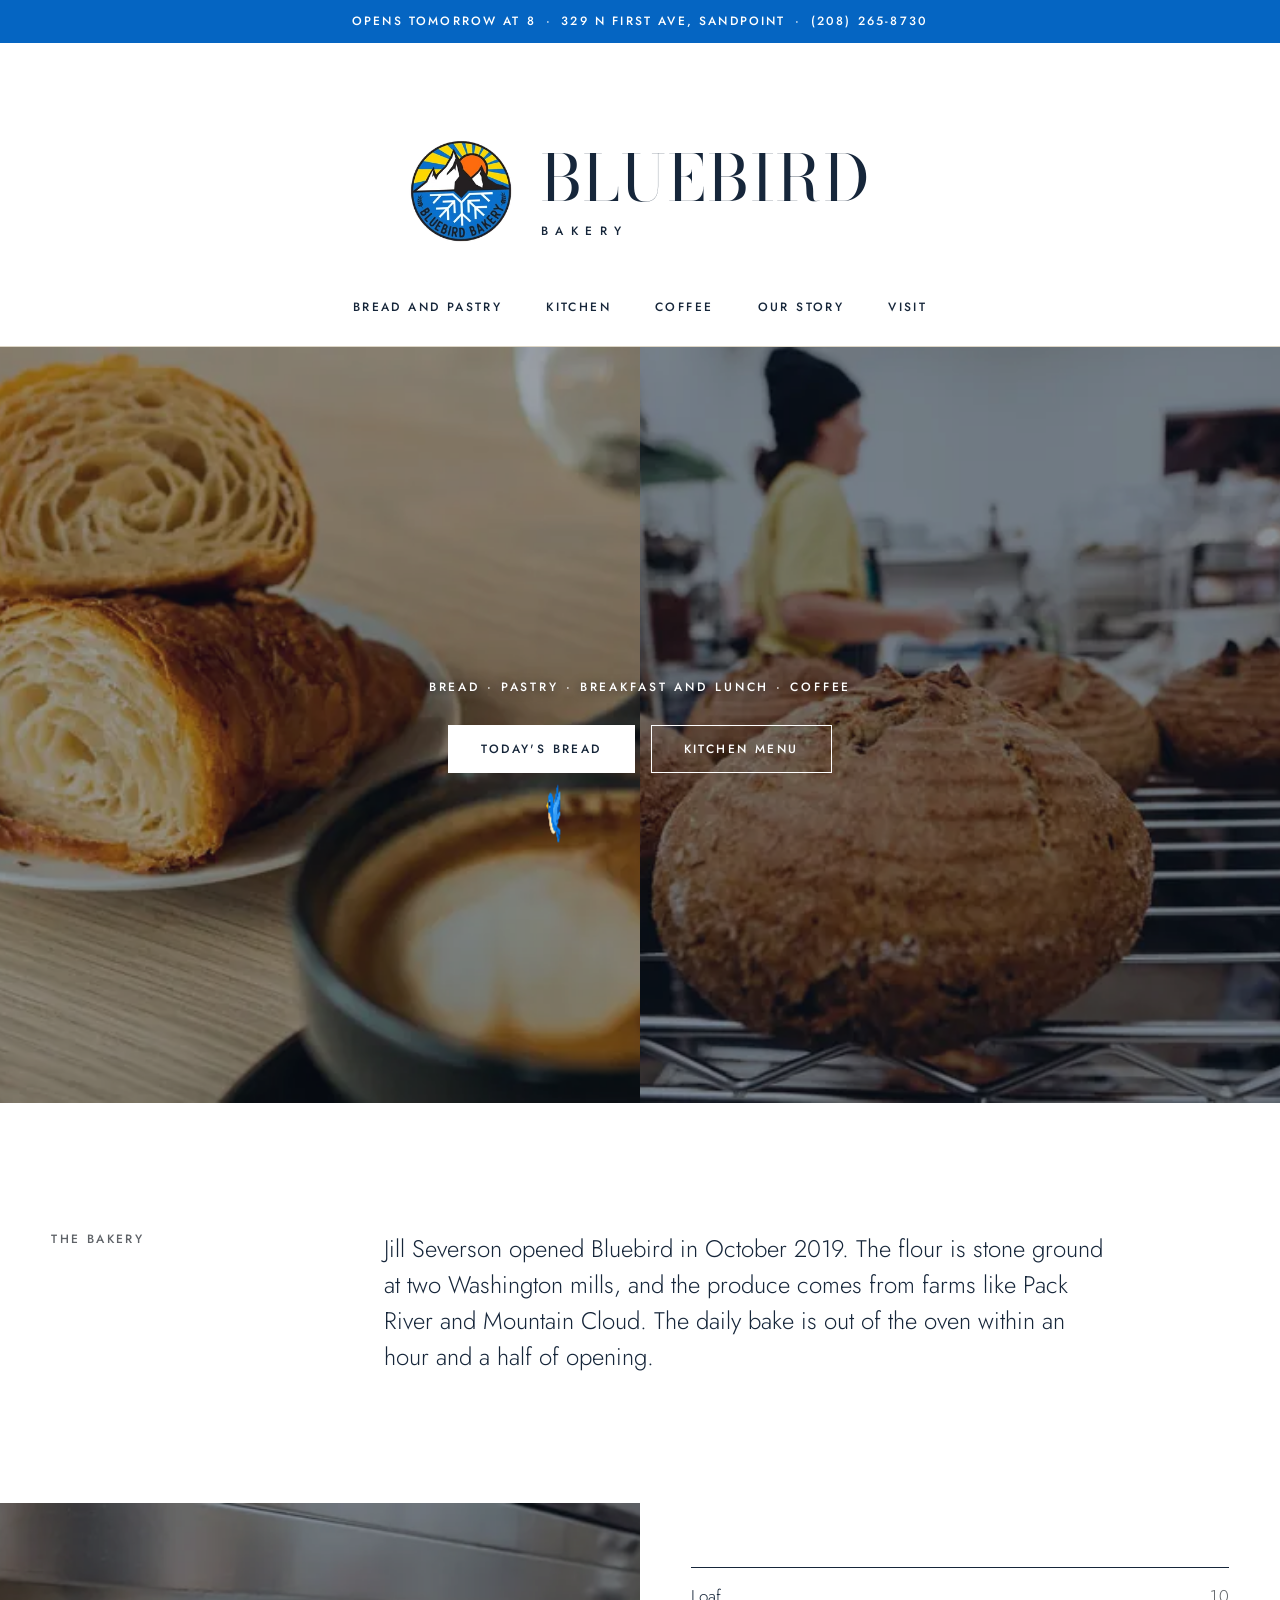
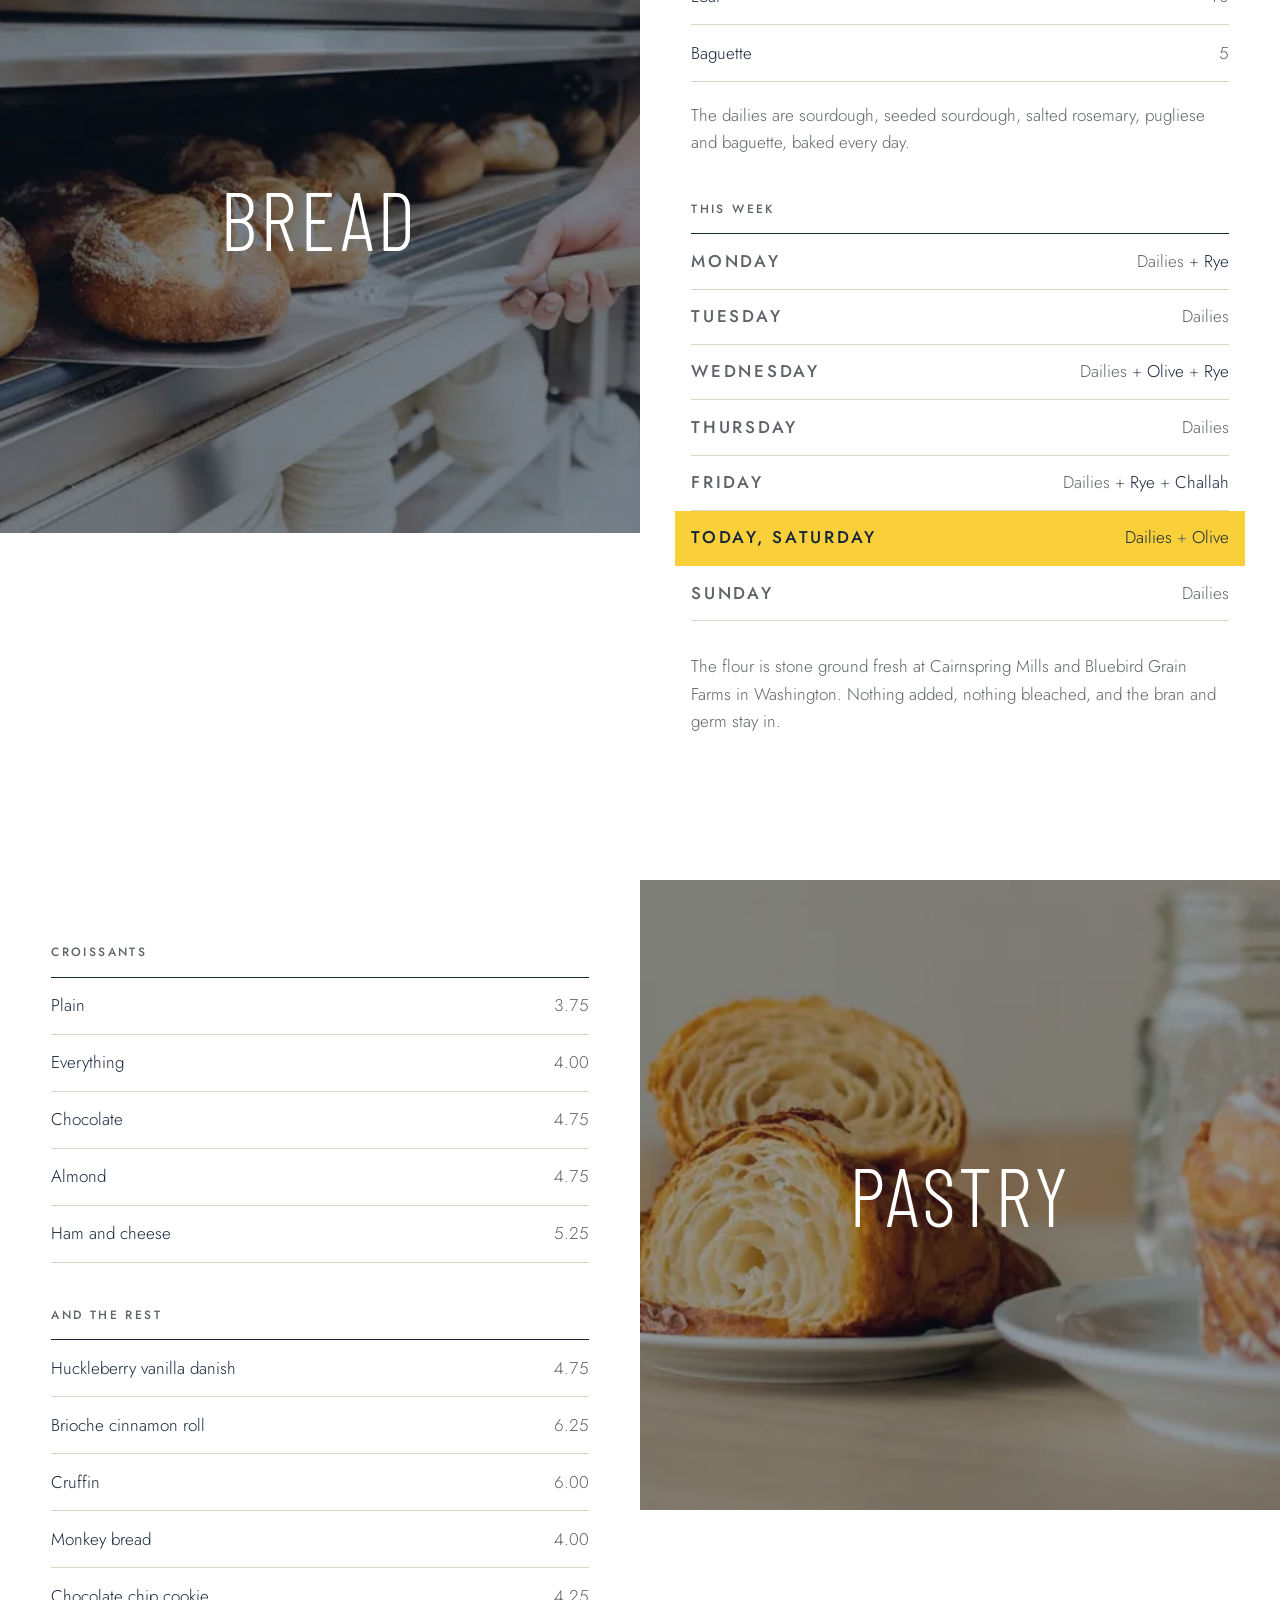
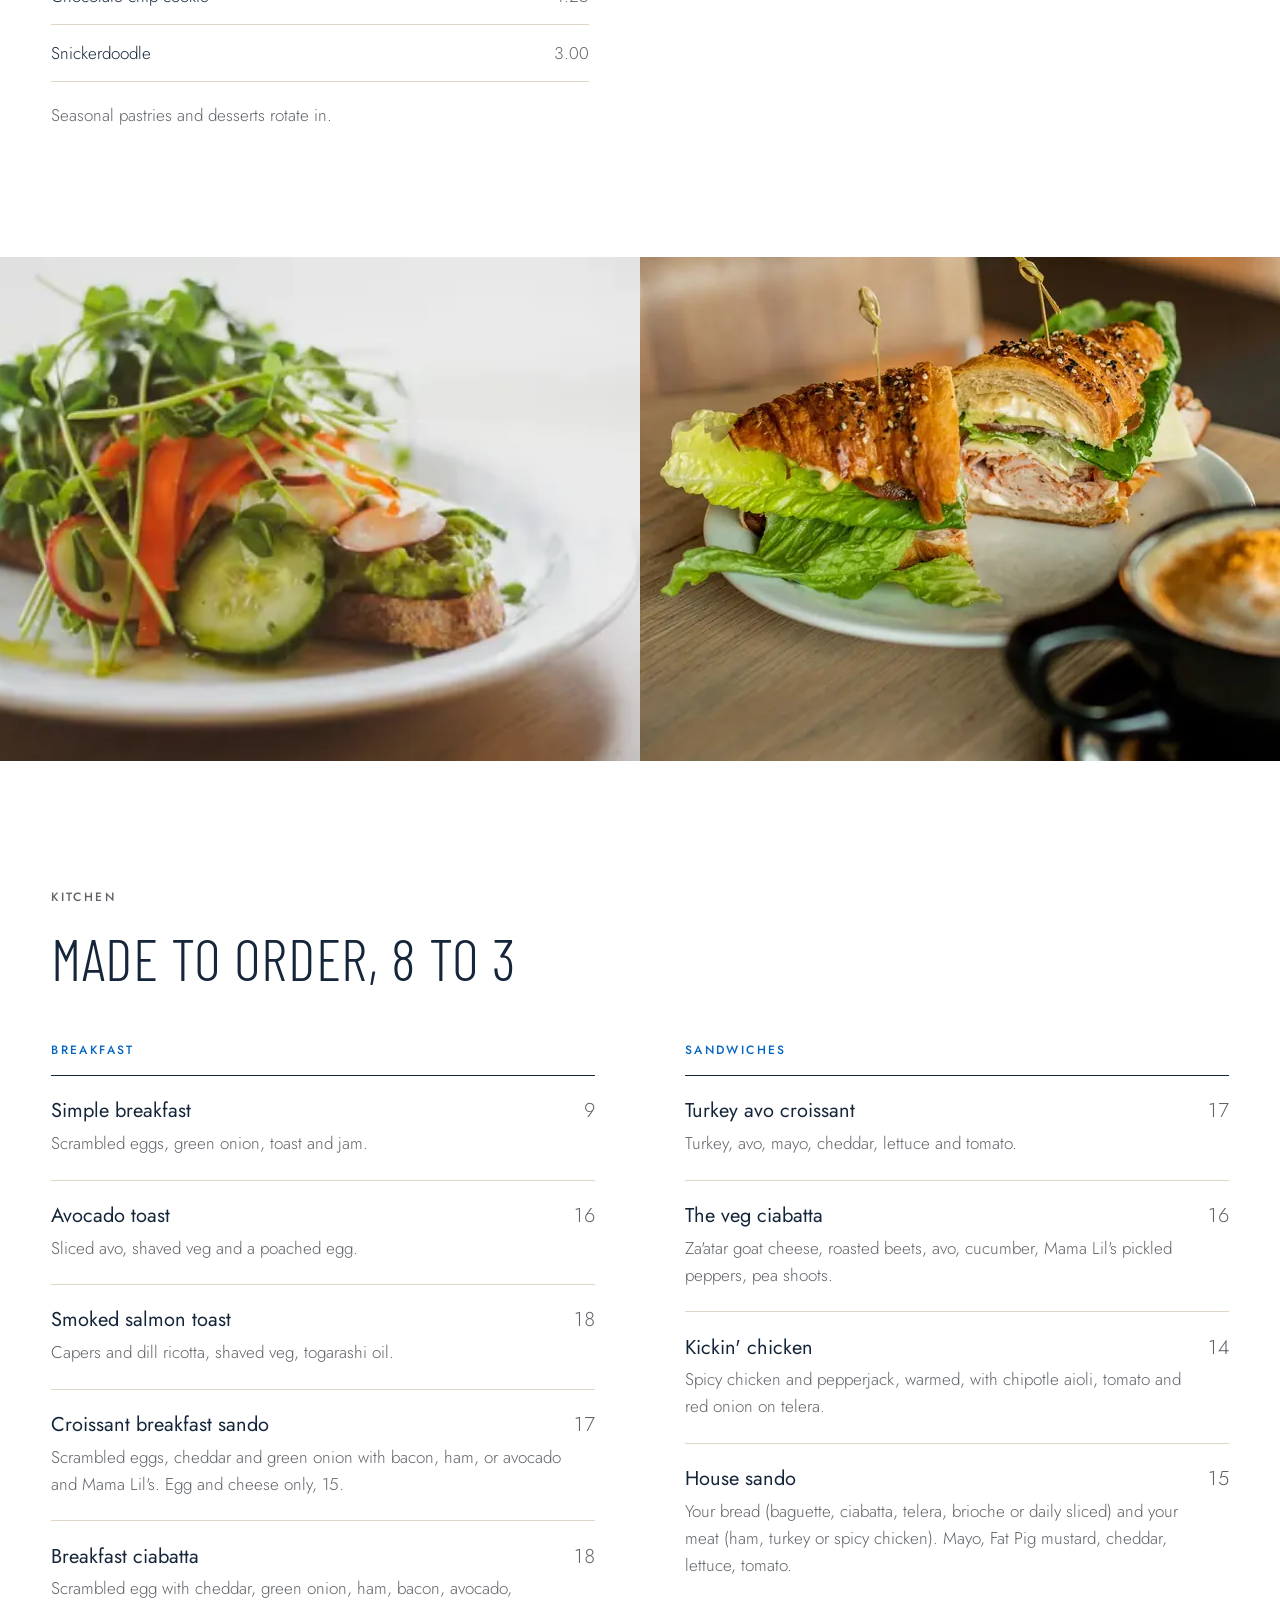
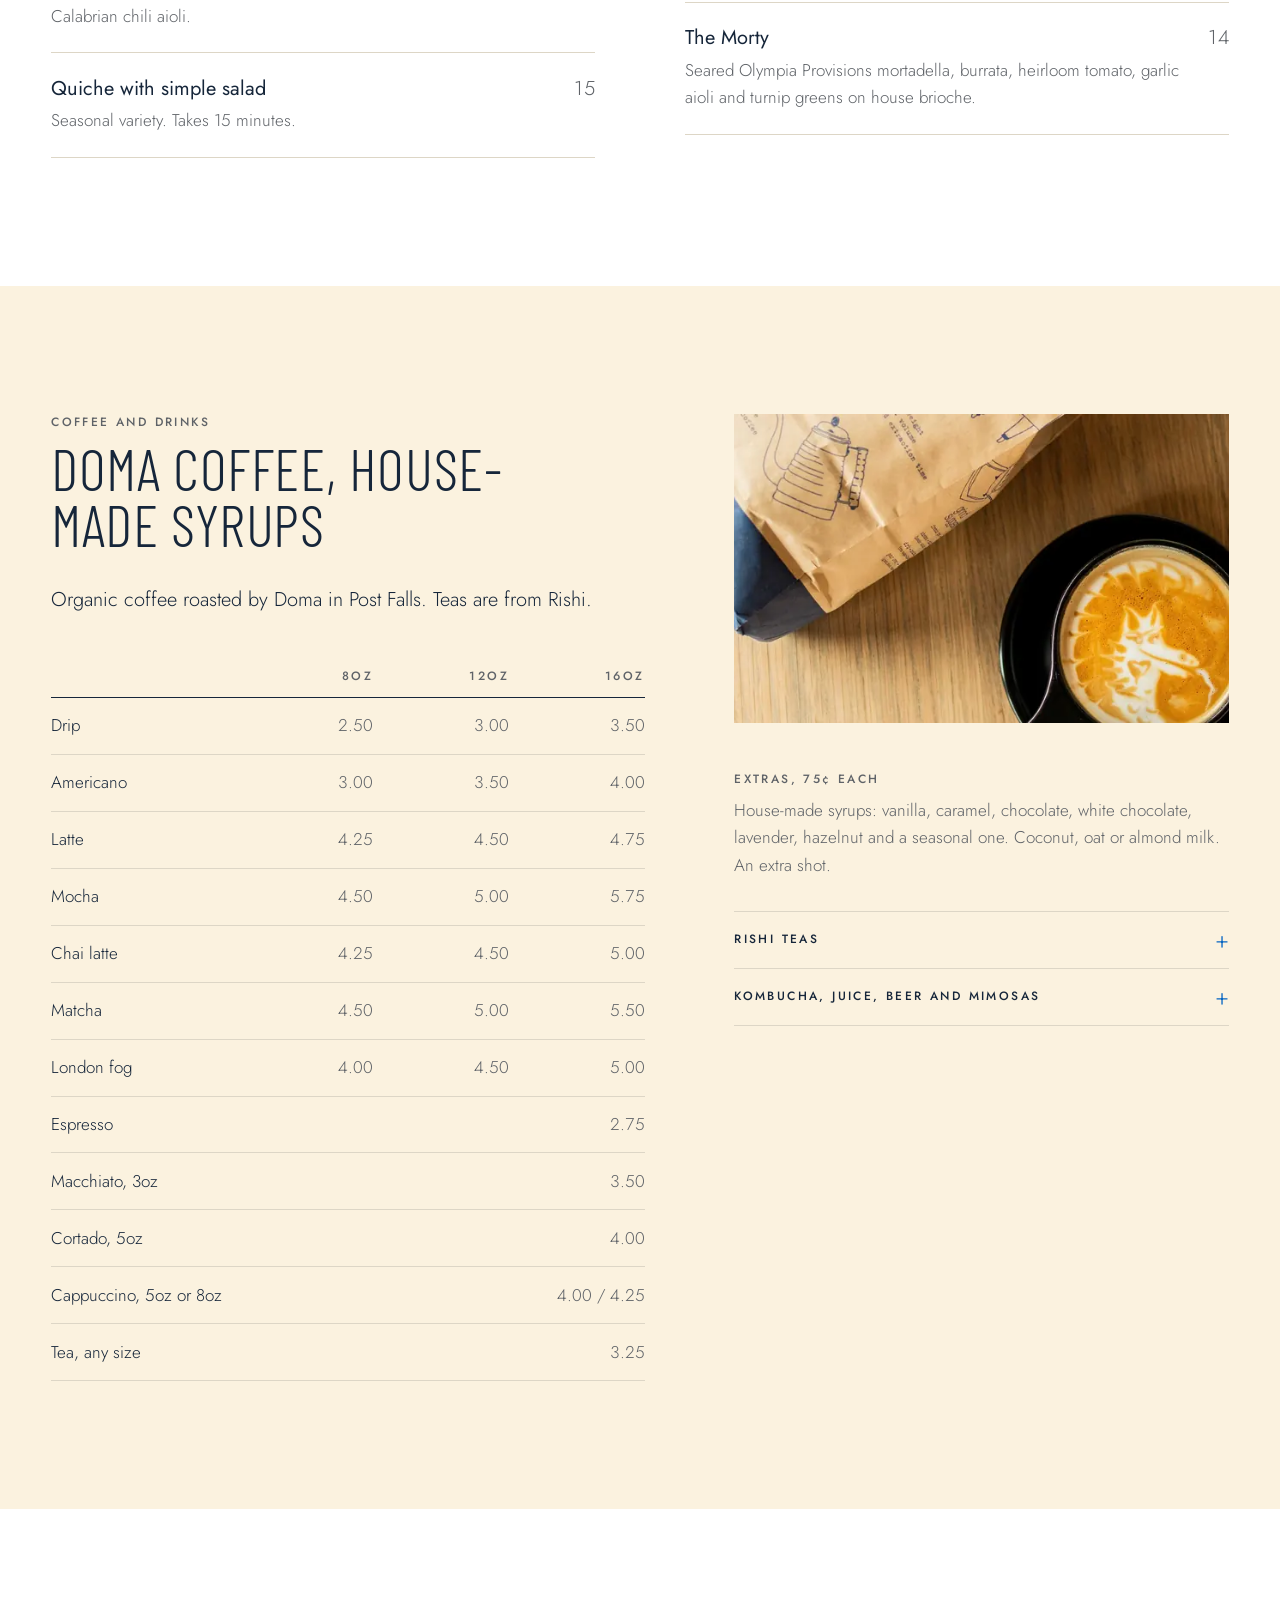
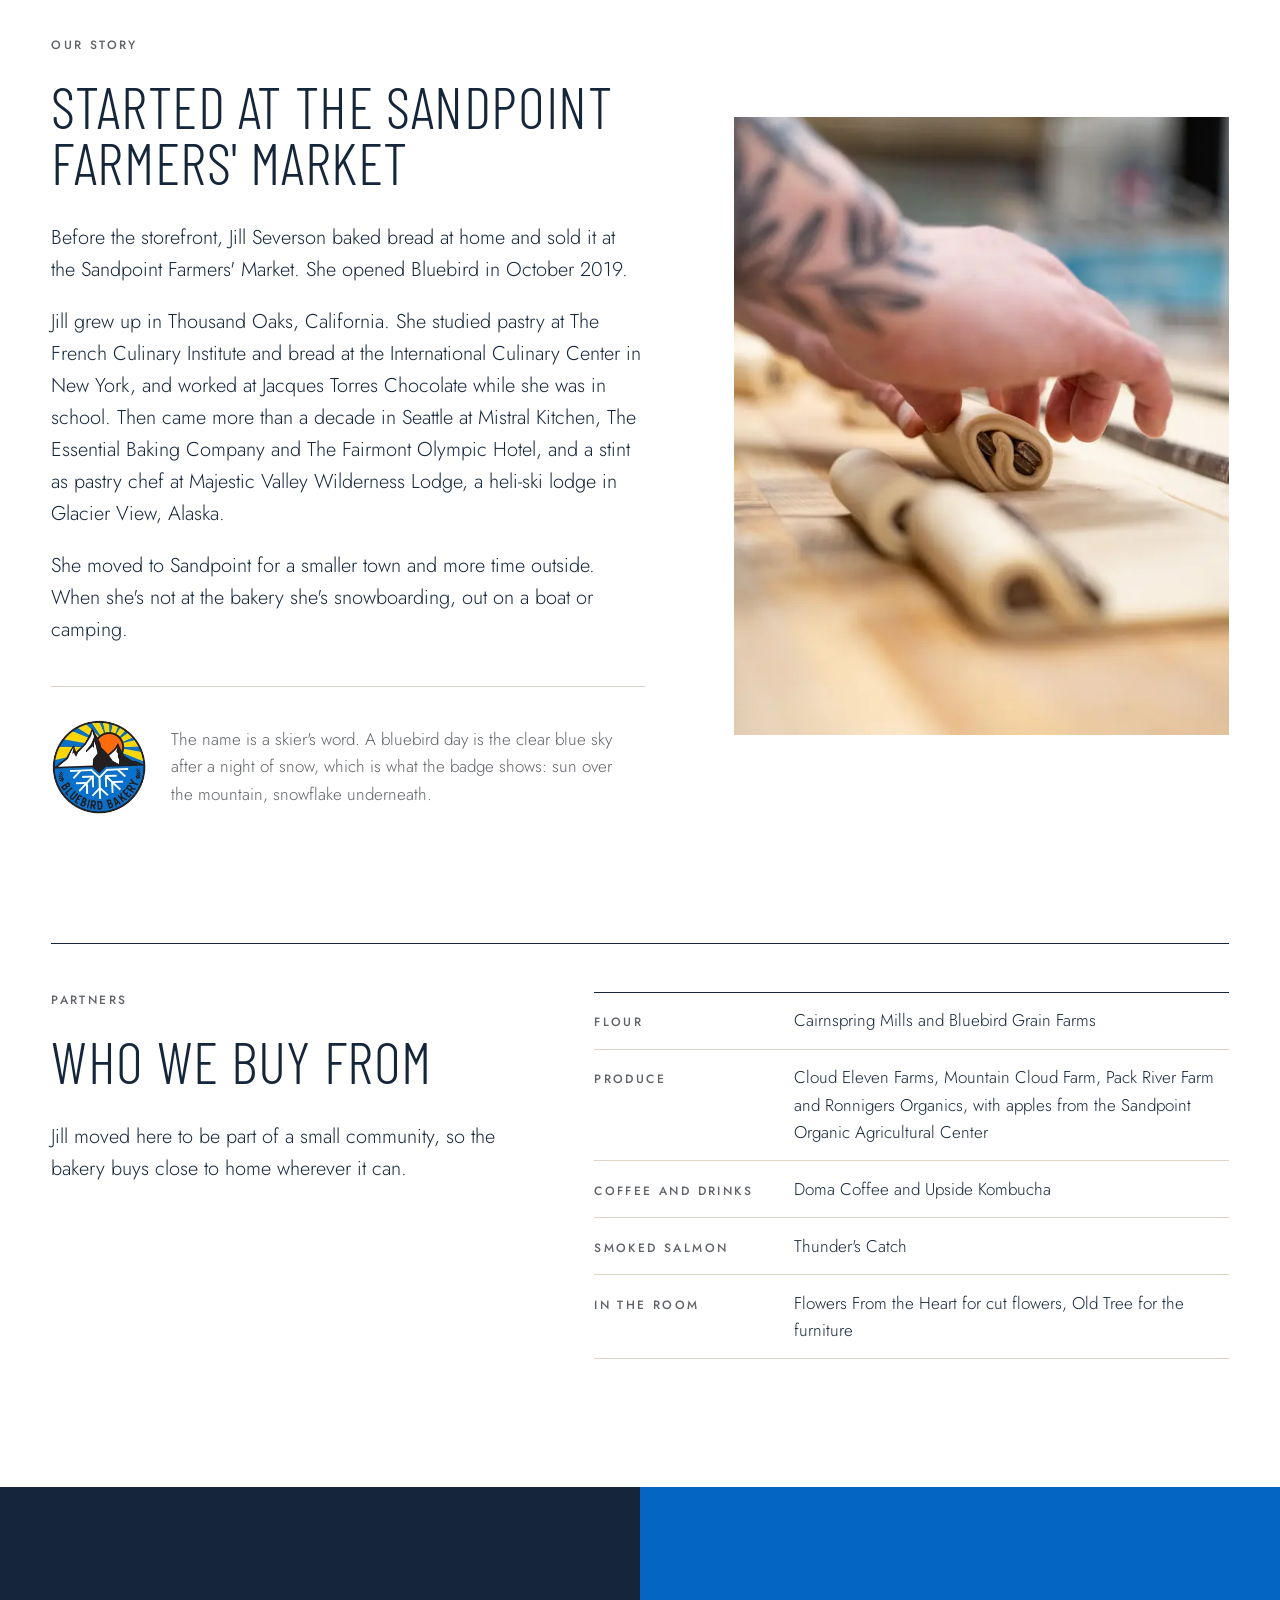
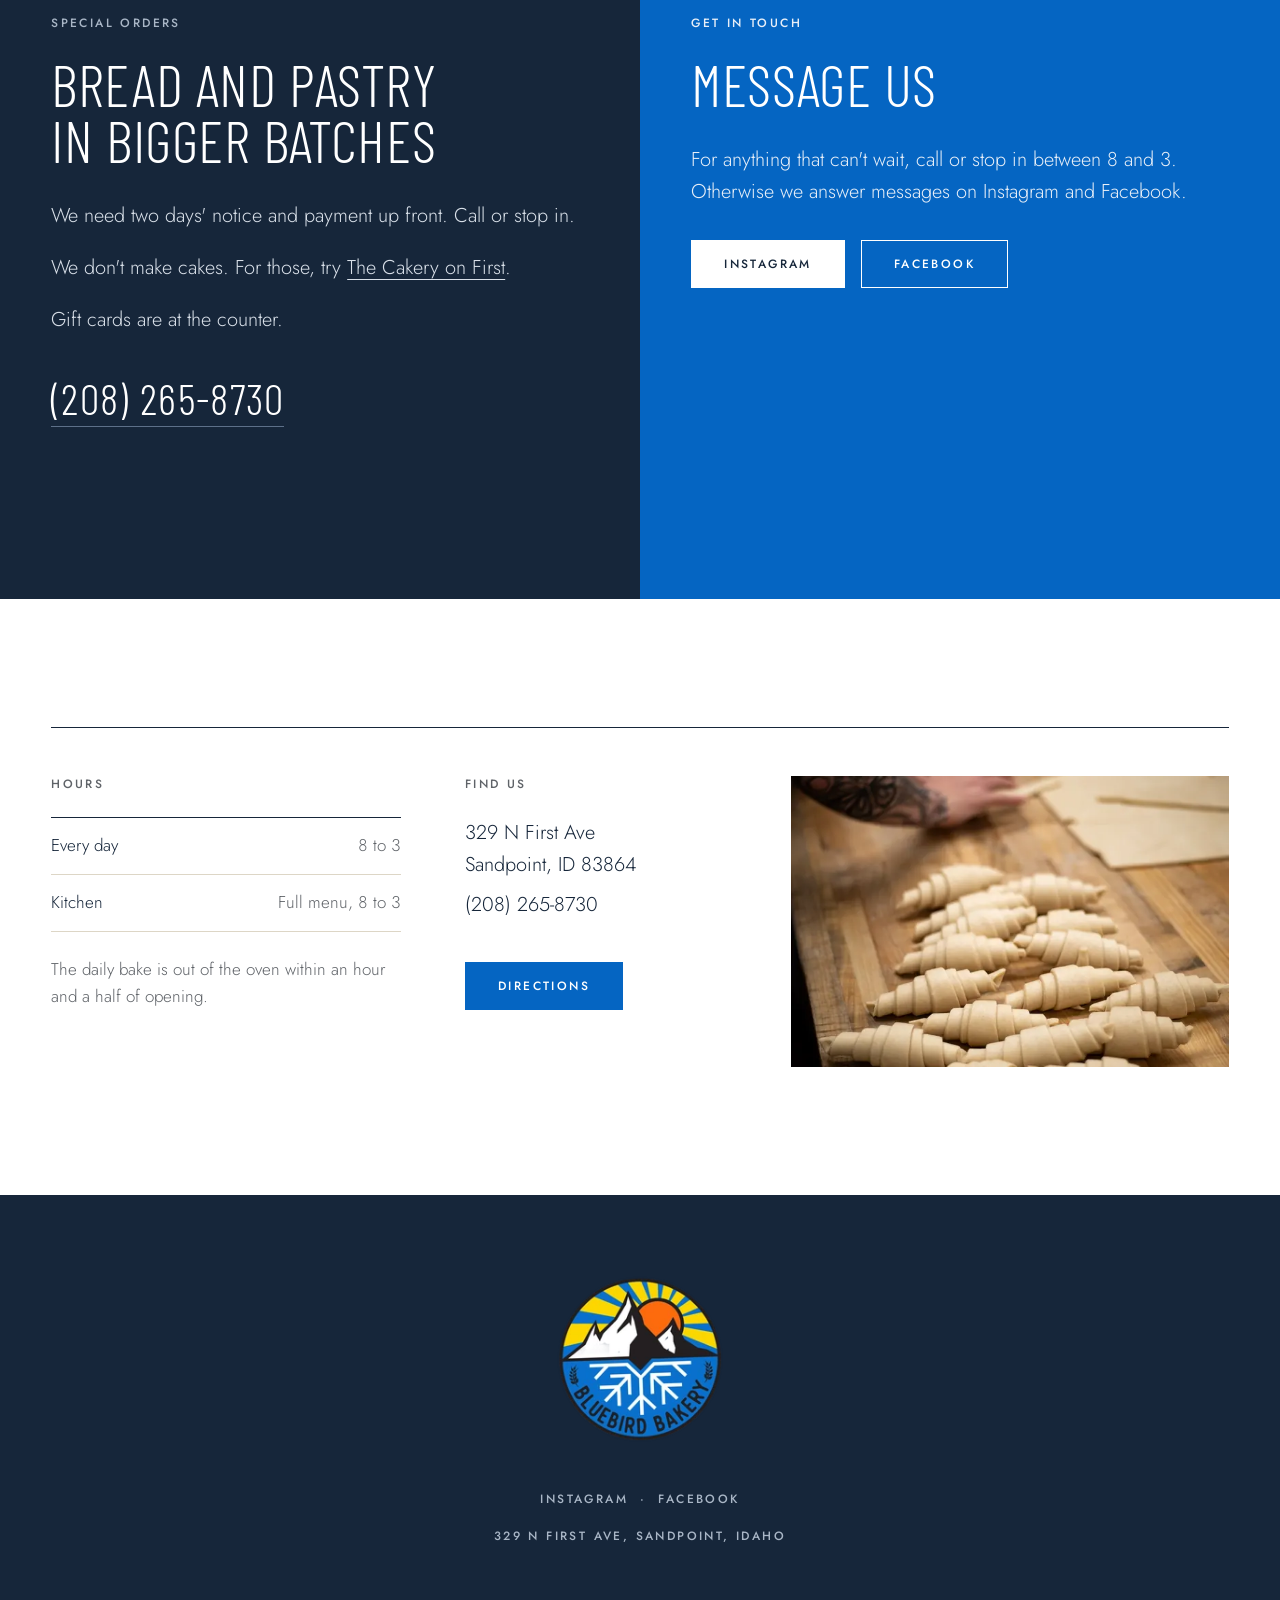
==== commit 649febdf: "Bird lands on the D of Bluebird first; lockup fits narrow phones A data-perch-home perch is the firs" ====
--- a/site/index.html
+++ b/site/index.html
@@ -27,7 +27,7 @@
 <p class="utility"><span id="openStatus">Open daily 8 to 3</span><span class="sep" aria-hidden="true">&middot;</span><a href="https://www.google.com/maps/search/?api=1&query=Bluebird+Bakery+329+N+First+Ave+Sandpoint+ID">329 N First Ave<span class="u-wide">, Sandpoint</span></a><span class="sep u-wide" aria-hidden="true">&middot;</span><a class="u-wide" href="tel:+12082658730">(208) 265-8730</a></p>
 
 <header class="header">
-  <a class="lockup" href="#top"><img src="brand/badge.png" srcset="brand/badge-180.webp 180w, brand/badge-360.webp 360w, brand/badge-540.webp 540w, brand/badge-720.webp 720w, brand/badge-1080.webp 1080w" sizes="(max-width: 800px) 4.5rem, 6.5rem" width="360" height="360" alt=""><span class="wordmark"><span data-perch data-perch-at="0.97" data-perch-dy="9" data-perch-face="left">Bluebird</span><small>Bakery</small></span></a>
+  <a class="lockup" href="#top"><img src="brand/badge.png" srcset="brand/badge-180.webp 180w, brand/badge-360.webp 360w, brand/badge-540.webp 540w, brand/badge-720.webp 720w, brand/badge-1080.webp 1080w" sizes="(max-width: 800px) 4.5rem, 6.5rem" width="360" height="360" alt=""><span class="wordmark"><span data-perch data-perch-home data-perch-at="0.97" data-perch-dy="9" data-perch-face="left">Bluebird</span><small>Bakery</small></span></a>
   <nav aria-label="Sections">
     <a href="#bake">Bread<span class="u-wide"> and pastry</span></a>
     <a href="#kitchen">Kitchen</a>
--- a/site/styles.css
+++ b/site/styles.css
@@ -287,6 +287,13 @@
   .quickbar a + a { background: var(--sky); }
 }
 
+/* Narrow phones: the lockup shrinks to keep clear of the edges. */
+@media (max-width: 400px) {
+  .lockup { gap: 0.85rem; }
+  .lockup img { width: 3.75rem; }
+  .wordmark span { font-size: 2.3rem; }
+}
+
 @media (max-width: 360px) {
   .header nav { gap: 0 0.8rem; }
   .header nav a { letter-spacing: 0.1em; }
@@ -295,6 +302,8 @@
 /* ---- the bird ----
    Absolutely positioned in document space; BluebirdFlight writes the transform.
    Never intercepts clicks: it lands on links and buttons. */
+/* Page-sized and clipped, so a bird past the page's edge never widens it. */
+.bluebird-layer { position: absolute; left: 0; top: 0; width: 100%; z-index: 50; overflow: hidden; overflow: clip; pointer-events: none; }
 .bluebird { position: absolute; left: 0; top: 0; z-index: 50; pointer-events: none; line-height: 0; will-change: transform; }
 .bluebird img { display: block; width: auto; height: auto; max-width: none; object-fit: initial; user-select: none; }
 /* Breathing while perched. Uses the separate `scale` property so it stacks with
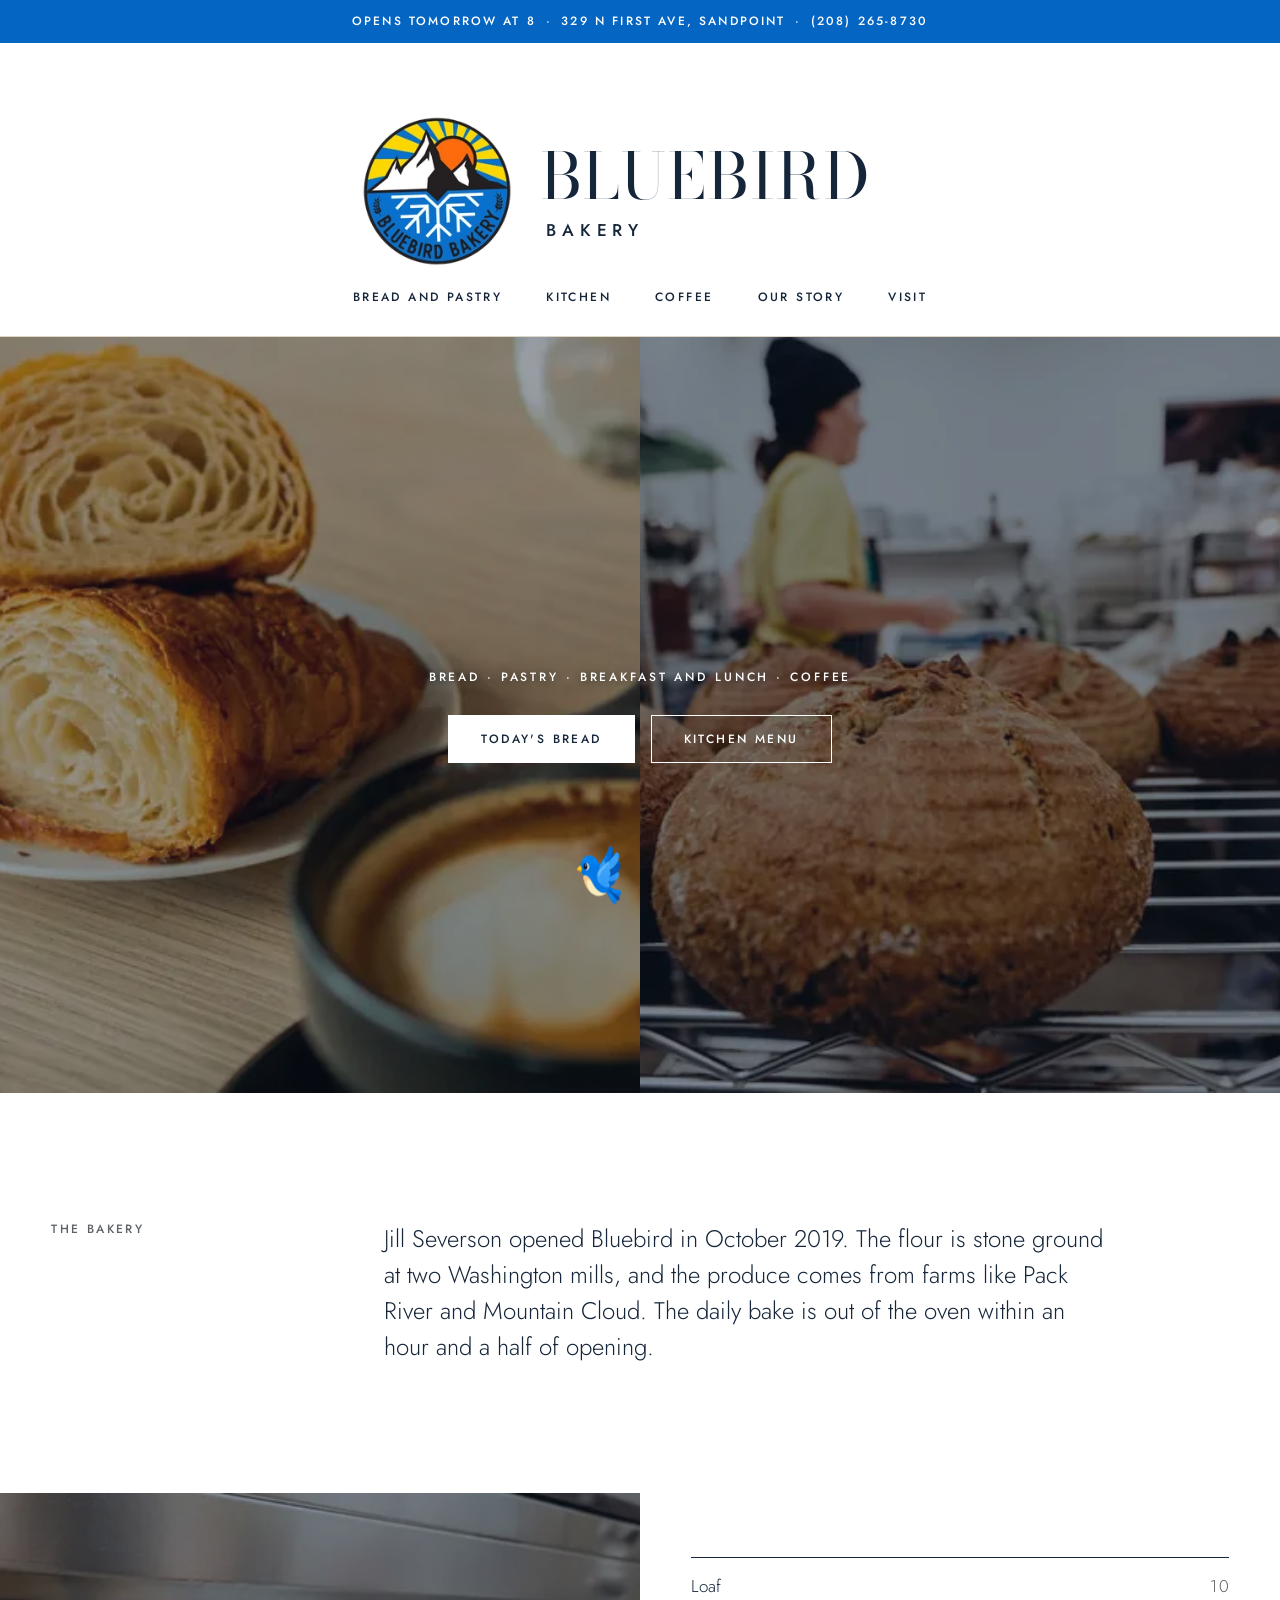
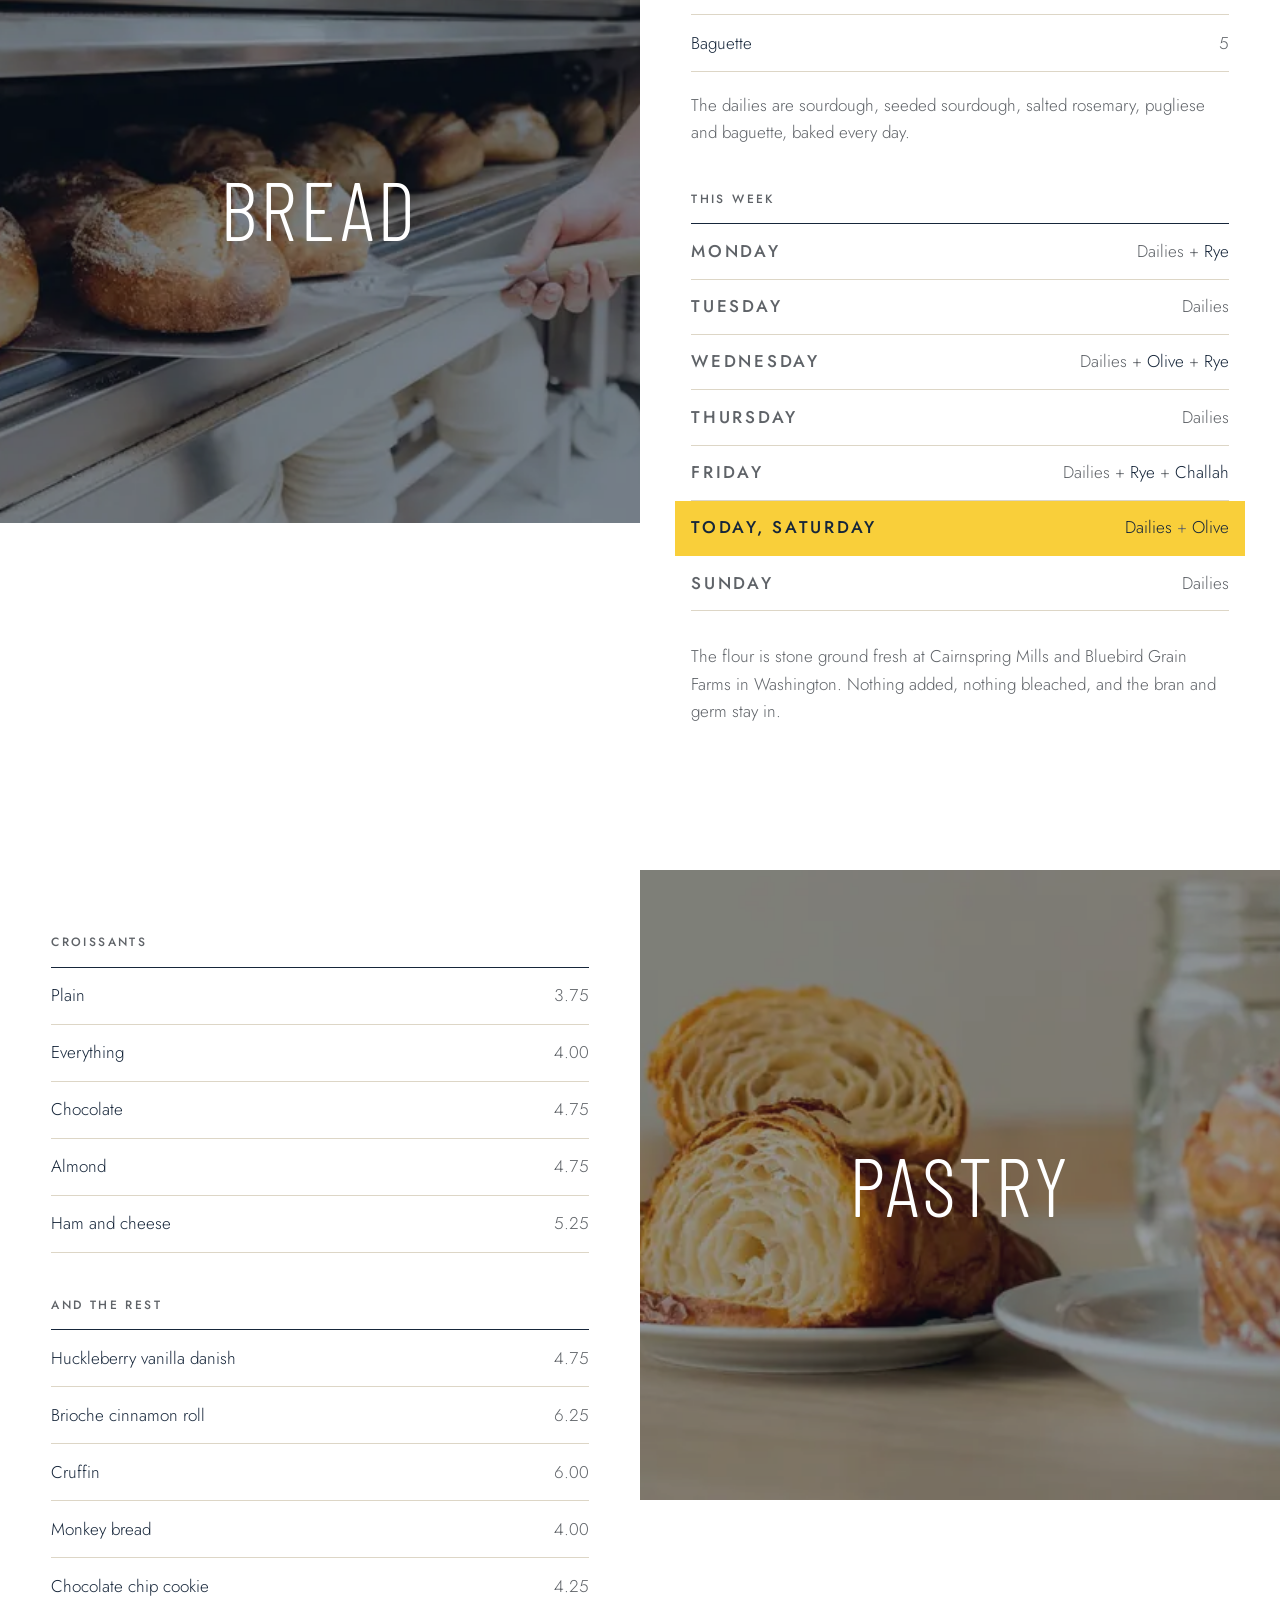
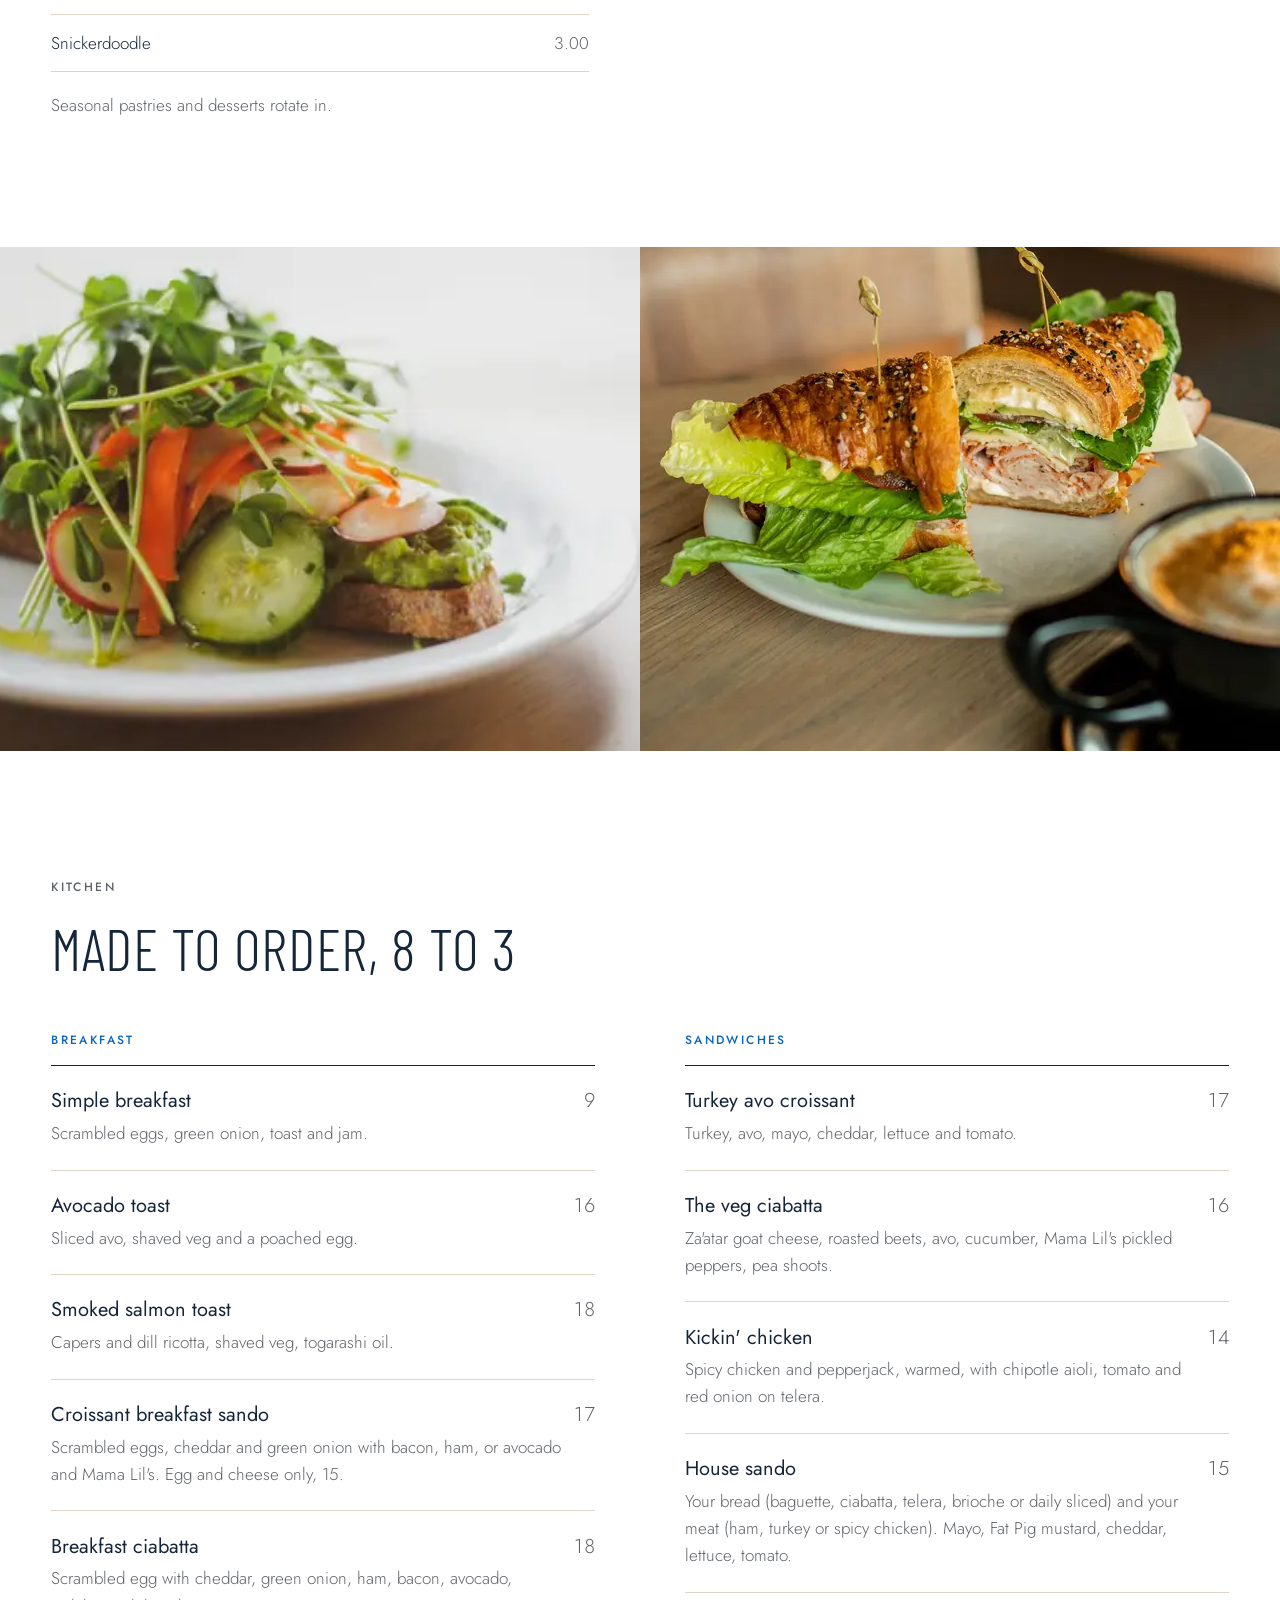
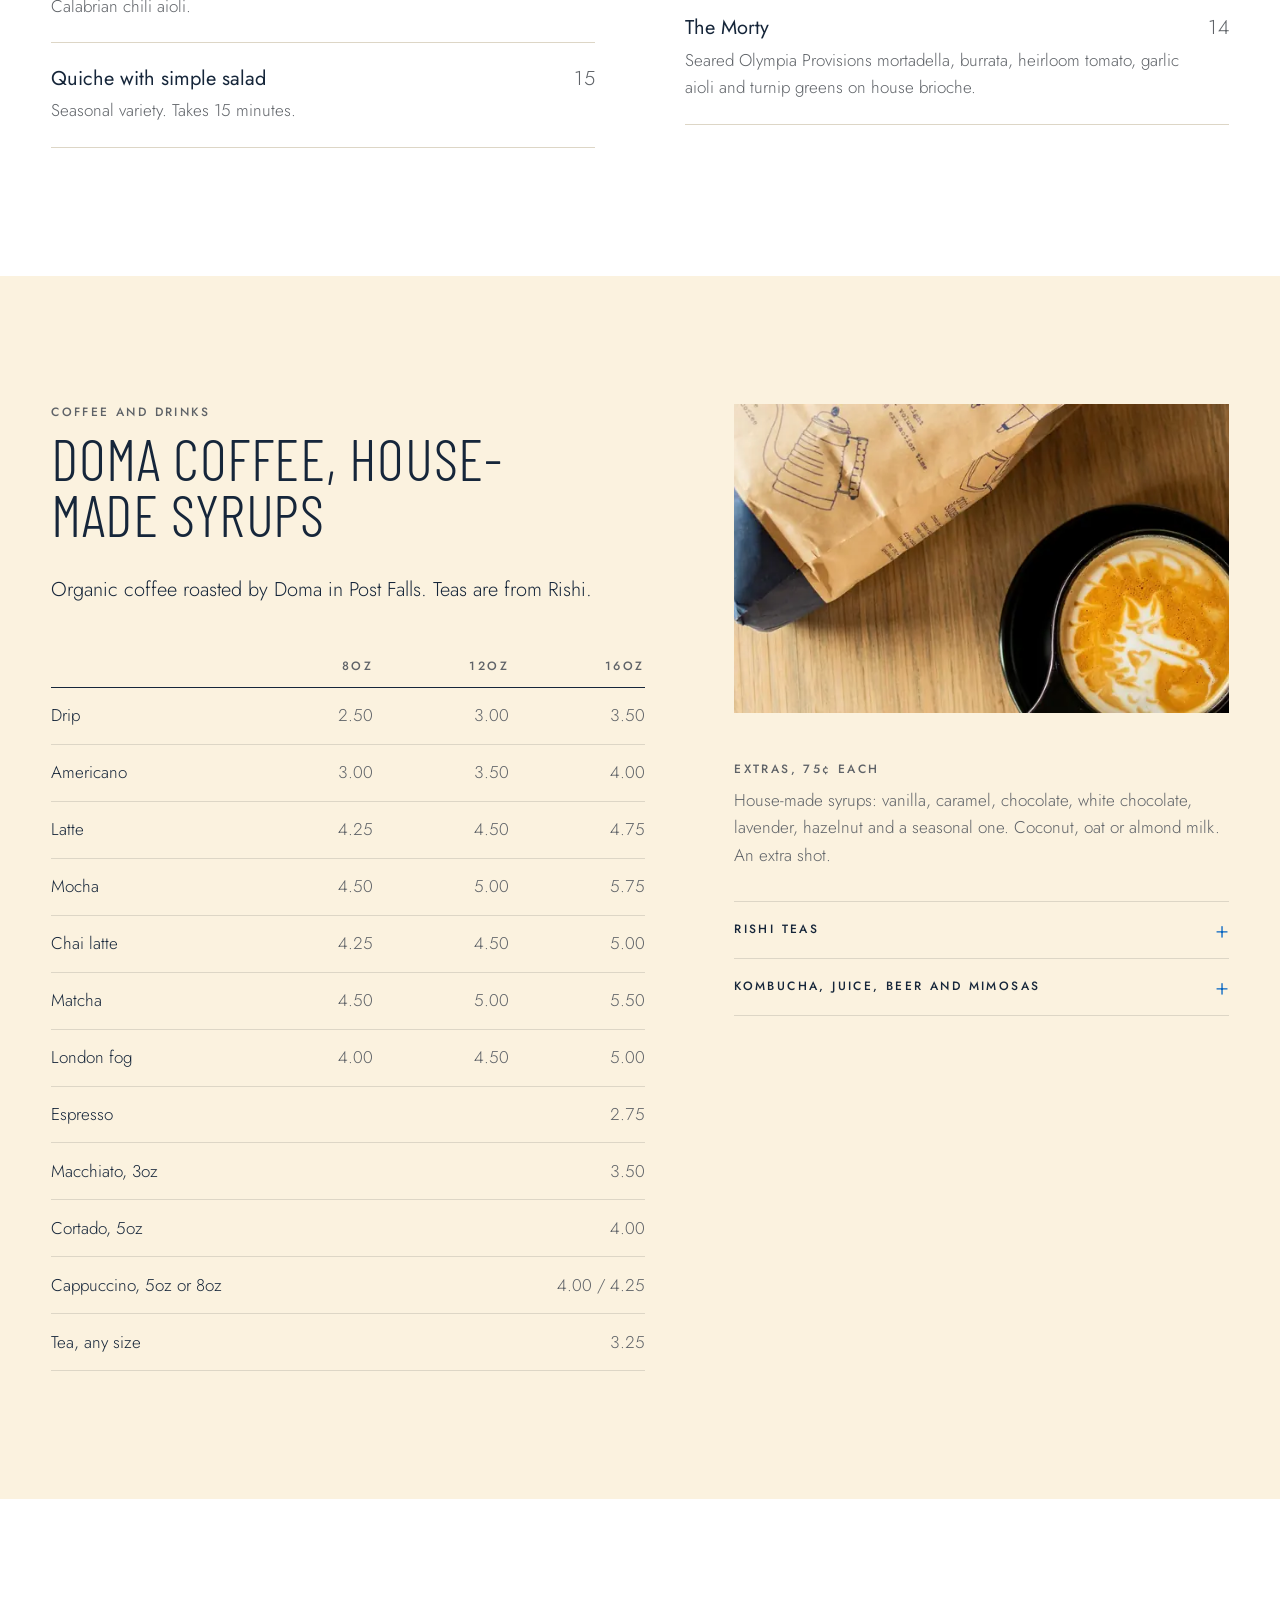
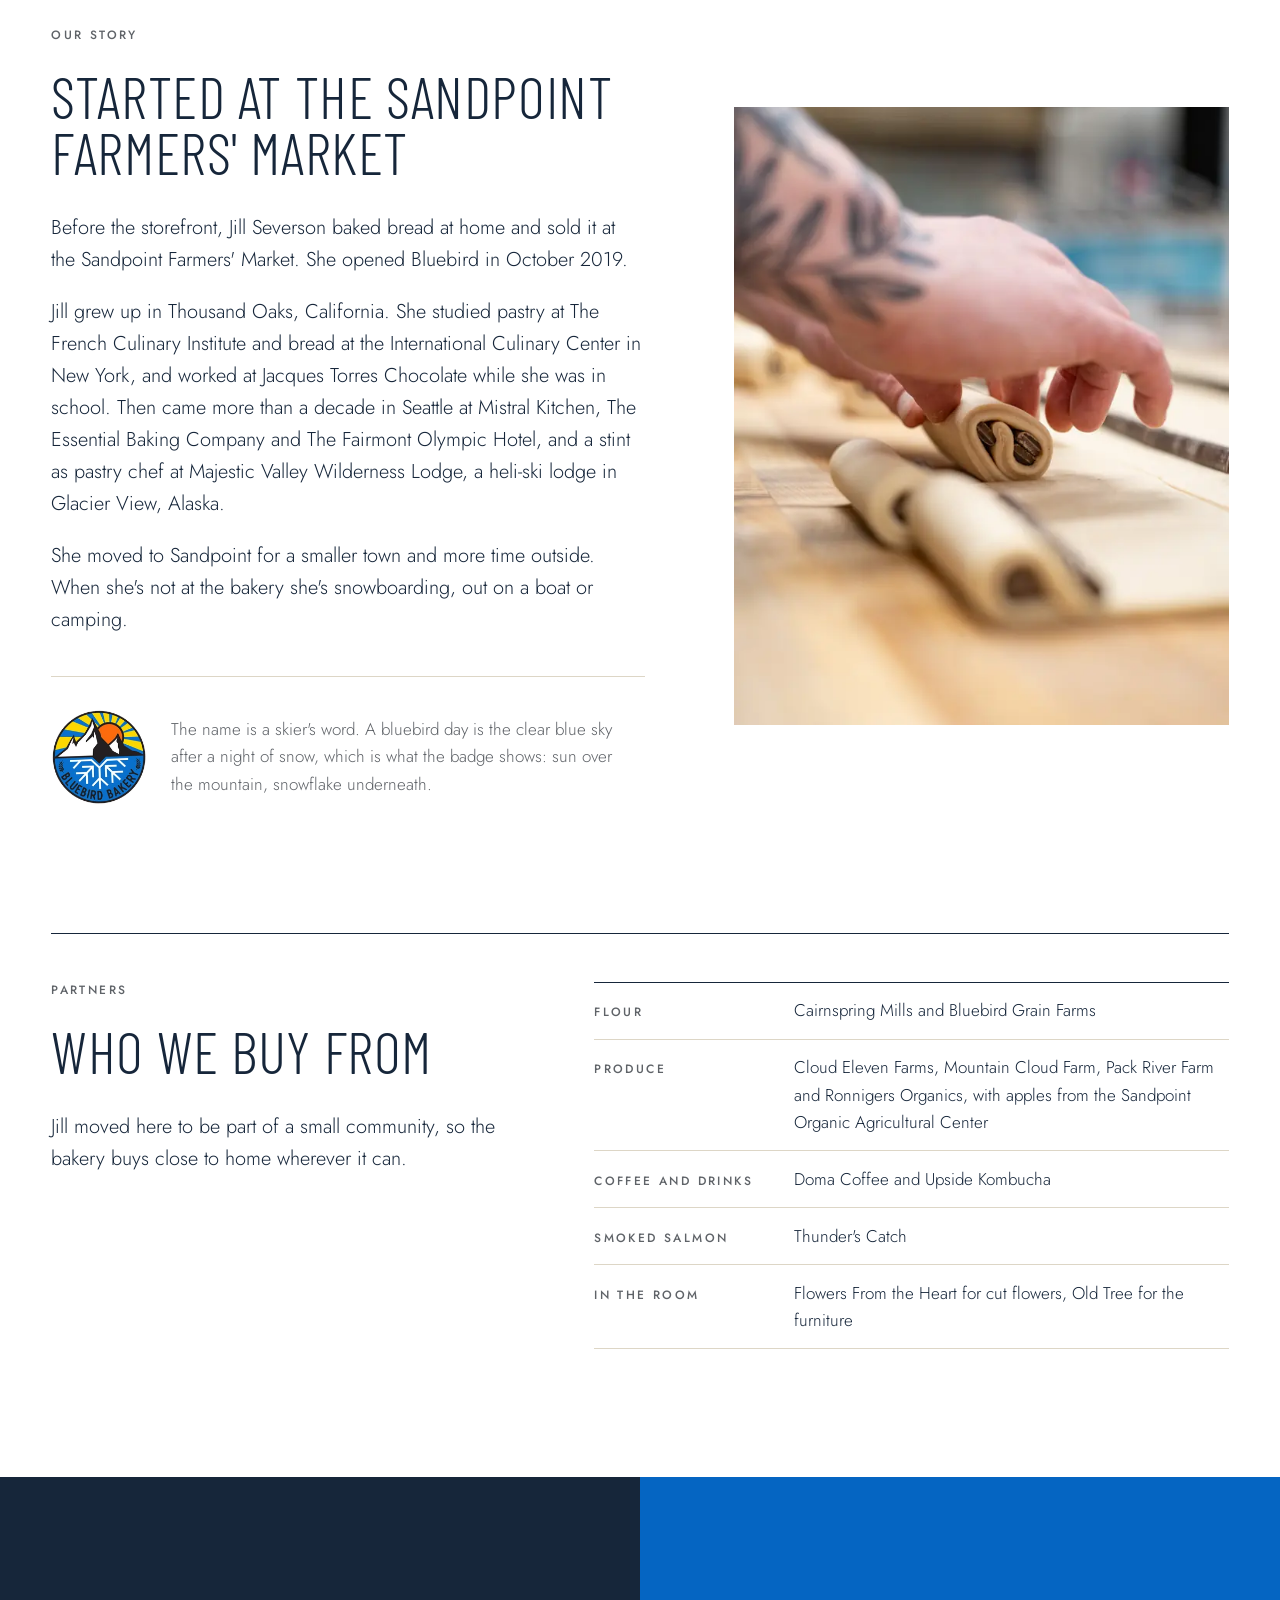
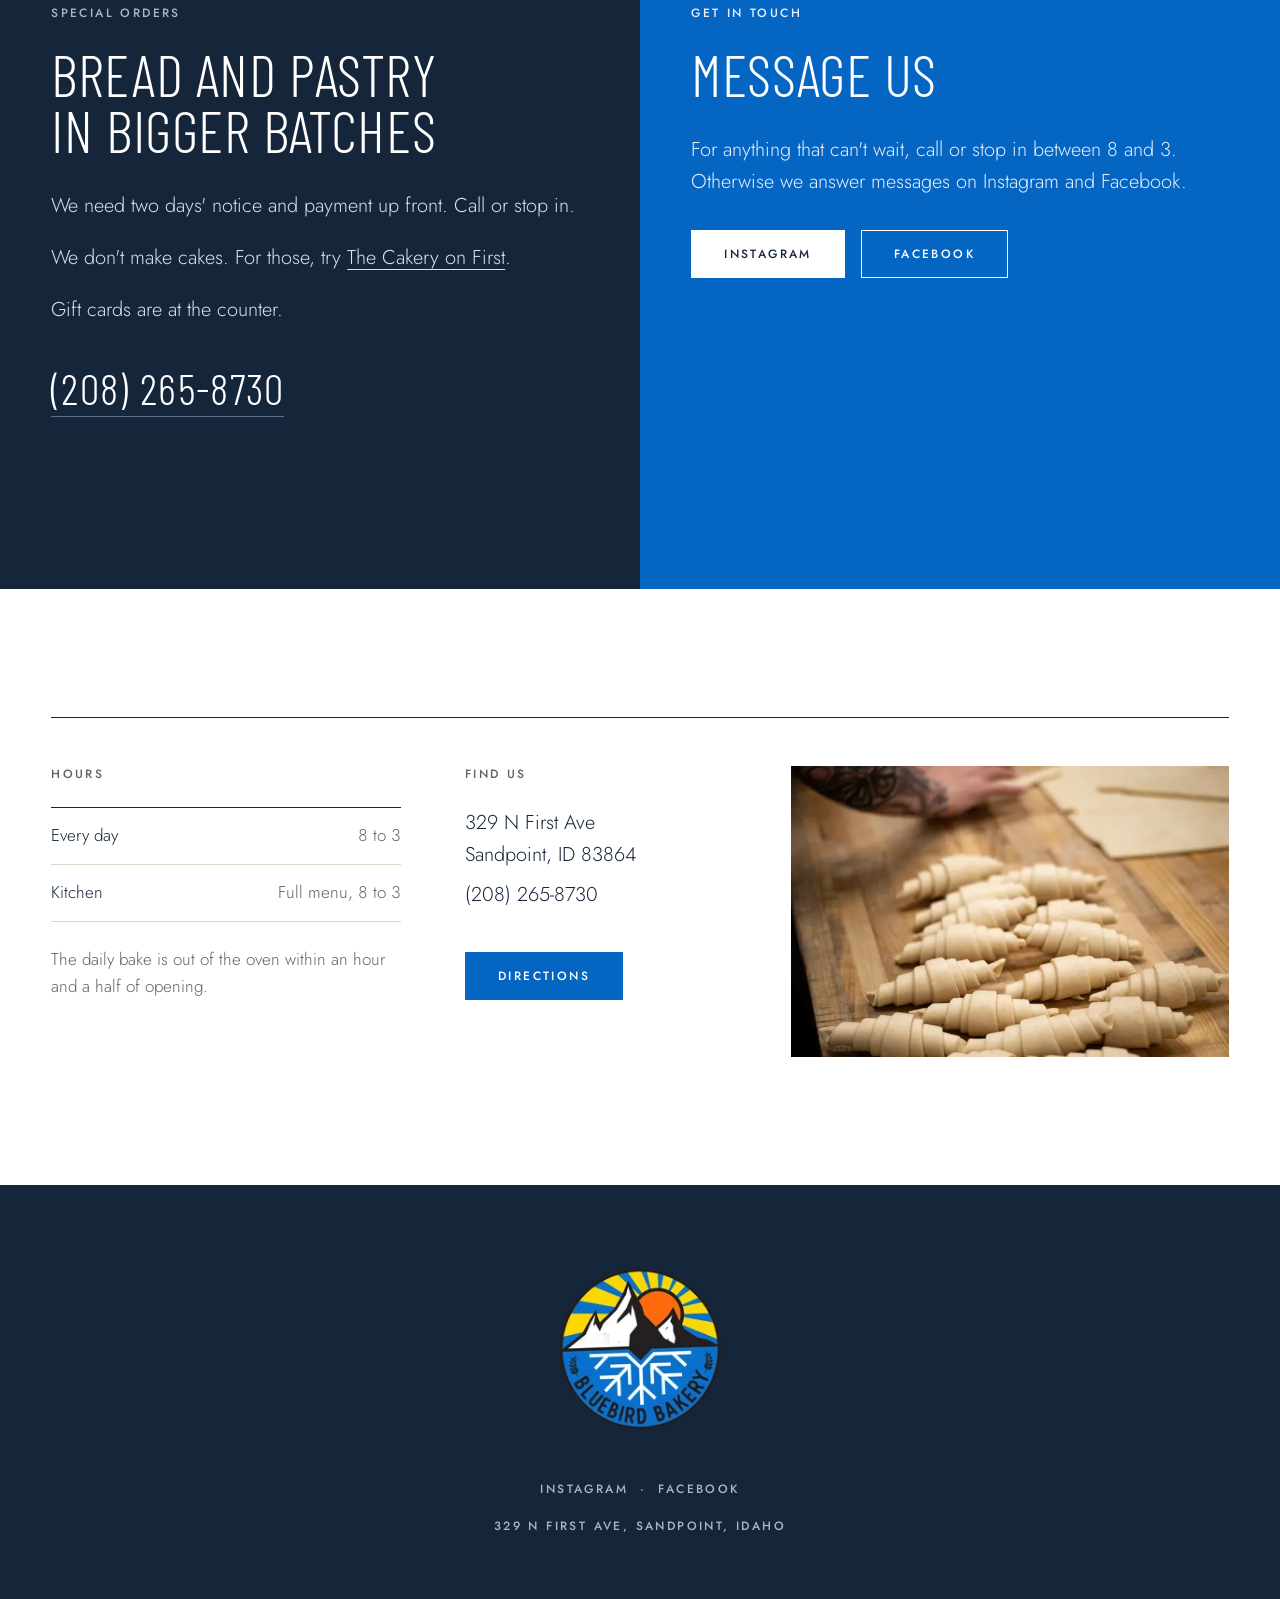
==== commit 1fc810d9: "Navigation for a long page, bigger badge, BAKERY aligned under BLUEBIRD - Desktop: a slim pinned bar" ====
--- a/site/index.html
+++ b/site/index.html
@@ -27,7 +27,7 @@
 <p class="utility"><span id="openStatus">Open daily 8 to 3</span><span class="sep" aria-hidden="true">&middot;</span><a href="https://www.google.com/maps/search/?api=1&query=Bluebird+Bakery+329+N+First+Ave+Sandpoint+ID">329 N First Ave<span class="u-wide">, Sandpoint</span></a><span class="sep u-wide" aria-hidden="true">&middot;</span><a class="u-wide" href="tel:+12082658730">(208) 265-8730</a></p>
 
 <header class="header">
-  <a class="lockup" href="#top"><img src="brand/badge.png" srcset="brand/badge-180.webp 180w, brand/badge-360.webp 360w, brand/badge-540.webp 540w, brand/badge-720.webp 720w, brand/badge-1080.webp 1080w" sizes="(max-width: 800px) 4.5rem, 6.5rem" width="360" height="360" alt=""><span class="wordmark"><span data-perch data-perch-home data-perch-at="0.97" data-perch-dy="9" data-perch-face="left">Bluebird</span><small>Bakery</small></span></a>
+  <a class="lockup" href="#top" aria-label="Bluebird Bakery"><img src="brand/badge.png" srcset="brand/badge-180.webp 180w, brand/badge-360.webp 360w, brand/badge-540.webp 540w, brand/badge-720.webp 720w, brand/badge-1080.webp 1080w" sizes="(max-width: 800px) 6.25rem, 9.5rem" width="360" height="360" alt=""><span class="wordmark"><span data-perch data-perch-home data-perch-at="0.97" data-perch-dy="9" data-perch-face="left">Bluebird</span><small>Bakery</small></span></a>
   <nav aria-label="Sections">
     <a href="#bake">Bread<span class="u-wide"> and pastry</span></a>
     <a href="#kitchen">Kitchen</a>
@@ -36,6 +36,22 @@
     <a href="#visit">Visit</a>
   </nav>
 </header>
+
+<!-- Desktop: slides down when you scroll back up, so the sections are never far
+     away on a long page. nav.js shows and hides it. -->
+<nav class="stickybar" aria-label="Sections, pinned" inert>
+  <div class="stickybar-in">
+    <a class="stickybar-home" href="#top" aria-label="Bluebird Bakery, back to top"><img src="brand/badge-180.webp" width="180" height="180" alt=""></a>
+    <div class="stickybar-links">
+      <a href="#bake" data-section="bake">Bread and pastry</a>
+      <a href="#kitchen" data-section="kitchen">Kitchen</a>
+      <a href="#coffee" data-section="coffee">Coffee</a>
+      <a href="#story" data-section="story">Our story</a>
+      <a href="#visit" data-section="visit">Visit</a>
+    </div>
+    <a class="stickybar-call" href="tel:+12082658730">(208) 265-8730</a>
+  </div>
+</nav>
 
 <main id="top">
 
@@ -293,13 +309,35 @@
   <p class="label footer-address">329 N First Ave, Sandpoint, Idaho</p>
 </footer>
 
-<!-- Phones only: the two things people on their way need, always in reach. -->
-<nav class="quickbar" aria-label="Call or get directions">
+<!-- Phones only: call, get directions, or open the menu, always in reach.
+     The menu sits bottom right, under the thumb. -->
+<nav class="quickbar" aria-label="Quick actions">
   <a href="tel:+12082658730">Call</a>
-  <a href="https://www.google.com/maps/search/?api=1&query=Bluebird+Bakery+329+N+First+Ave+Sandpoint+ID">Directions</a>
+  <a class="quickbar-directions" href="https://www.google.com/maps/search/?api=1&query=Bluebird+Bakery+329+N+First+Ave+Sandpoint+ID">Directions</a>
+  <button type="button" class="quickbar-menu" aria-label="Menu" aria-expanded="false" aria-controls="sectionSheet"><span></span><span></span><span></span></button>
 </nav>
 
+<div class="sheet" id="sectionSheet" hidden>
+  <div class="sheet-backdrop" data-sheet-close></div>
+  <div class="sheet-panel" role="dialog" aria-modal="true" aria-labelledby="sheetTitle">
+    <div class="sheet-head">
+      <p class="label" id="sheetTitle">Jump to</p>
+      <button type="button" class="sheet-close" data-sheet-close>Close</button>
+    </div>
+    <ul class="sheet-list">
+      <li><a href="#bake" data-section="bake">Bread and pastry</a></li>
+      <li><a href="#schedule">Today's bread</a></li>
+      <li><a href="#kitchen" data-section="kitchen">Kitchen menu</a></li>
+      <li><a href="#coffee" data-section="coffee">Coffee and drinks</a></li>
+      <li><a href="#story" data-section="story">Our story</a></li>
+      <li><a href="#order" data-section="order">Special orders</a></li>
+      <li><a href="#visit" data-section="visit">Hours and directions</a></li>
+    </ul>
+  </div>
+</div>
+
 <script src="src/today.js"></script>
+<script src="src/nav.js"></script>
 <script type="module" src="src/main.js"></script>
 </body>
 </html>
--- a/site/styles.css
+++ b/site/styles.css
@@ -67,7 +67,7 @@
 @media (hover: hover) { main a:not(.btn):hover { color: var(--sky); } }
 p { margin: 0 0 1em; max-width: 36em; }
 :focus-visible { outline: 2px solid var(--ink); outline-offset: 3px; }
-.utility :focus-visible, .order :focus-visible, .message :focus-visible, .footer :focus-visible, .quickbar :focus-visible, .hero :focus-visible { outline-color: var(--white); }
+.utility :focus-visible, .order :focus-visible, .message :focus-visible, .footer :focus-visible, .quickbar :focus-visible, .hero :focus-visible, .quickbar-menu:focus-visible { outline-color: var(--white); }
 .sr { position: absolute; width: 1px; height: 1px; overflow: hidden; clip-path: inset(50%); }
 
 .skip { position: absolute; left: 0.5rem; top: -4rem; z-index: 100; background: var(--ink); color: var(--white); padding: 0.9rem 1.25rem; font: 500 var(--t-label)/1 var(--label); letter-spacing: 0.2em; text-transform: uppercase; text-decoration: none; }
@@ -111,12 +111,32 @@
 
 /* Tall on purpose: the bird stands on the wordmark and needs the air above it. */
 .header { text-align: center; padding: 6rem var(--gutter) 0; border-bottom: 1px solid var(--line); }
-.wordmark { display: inline-block; text-decoration: none; margin: 0; max-width: none; }
-.wordmark span { display: inline-block; font: 400 clamp(2.75rem, 6vw, 4rem)/1 var(--logo); letter-spacing: 0.04em; text-transform: uppercase; }
-.wordmark small { display: block; font: 500 var(--t-label)/1 var(--label); letter-spacing: 0.62em; text-indent: 0.62em; text-transform: uppercase; margin-top: 0.9rem; }
+.wordmark { --wm: clamp(2.75rem, 6vw, 4rem); display: inline-block; text-decoration: none; margin: 0; max-width: none; }
+.wordmark > span { display: inline-block; font: 400 var(--wm)/1 var(--logo); letter-spacing: 0.04em; text-transform: uppercase; }
+/* BAKERY starts on the stem of BLUEBIRD's B. The Bodoni B's stem sits 0.106em
+   in from its box, the Jost B's 0.08em; the inset is the difference. */
+.wordmark small { display: block; font: 500 clamp(0.875rem, 1.35vw, 1.0625rem)/1 var(--label); letter-spacing: 0.34em; text-transform: uppercase; margin-top: 0.8rem; padding-left: calc(var(--wm) * 0.106 - 0.08em); }
 .header nav { display: flex; flex-wrap: wrap; justify-content: center; gap: 0 2.75rem; margin-top: 2rem; padding-bottom: 1rem; }
 .header nav a { font: 500 var(--t-label)/1 var(--label); letter-spacing: 0.2em; text-transform: uppercase; text-decoration: none; padding-block: 1rem; border-bottom: 1px solid transparent; }
 .header nav a:hover { border-bottom-color: var(--sky); color: var(--sky); }
+
+/* ---- pinned bar (desktop) ----
+   Off screen until you scroll back up past the header; nav.js toggles it. */
+.stickybar { position: fixed; top: 0; left: 0; right: 0; z-index: 70; background: var(--white); border-bottom: 1px solid var(--line);
+  box-shadow: 0 8px 24px -12px rgba(10, 22, 38, 0.25); transform: translateY(calc(-100% - 30px)); visibility: hidden;
+  transition: transform 0.34s cubic-bezier(0.22, 1, 0.36, 1), visibility 0s linear 0.34s; }
+.stickybar.is-shown { transform: none; visibility: visible; transition: transform 0.34s cubic-bezier(0.22, 1, 0.36, 1), visibility 0s; }
+@media (prefers-reduced-motion: reduce) { .stickybar, .stickybar.is-shown { transition: none; } }
+.stickybar-in { display: flex; align-items: center; gap: 2rem; max-width: 80rem; height: 4.25rem; margin-inline: auto; padding-inline: var(--gutter); }
+.stickybar-home { flex: none; line-height: 0; }
+.stickybar-home img { width: 2.9rem; height: auto; }
+.stickybar-links { display: flex; justify-content: center; gap: 0 2.5rem; margin-inline: auto; }
+.stickybar a:not(.stickybar-home) { font: 500 var(--t-label)/1 var(--label); letter-spacing: 0.2em; text-transform: uppercase; text-decoration: none; padding-block: 1rem; border-bottom: 1px solid transparent; }
+.stickybar-links a:hover, .stickybar-links a[aria-current] { color: var(--sky); border-bottom-color: var(--sky); }
+.stickybar-call { flex: none; color: var(--sky); }
+.stickybar-call:hover { border-bottom-color: var(--sky); }
+/* Jumping to a section lands clear of the bar. */
+@media (min-width: 801px) { html { scroll-padding-top: 5.25rem; } }
 
 /* ---- hero ---- */
 .hero { position: relative; display: grid; grid-template-columns: 1fr 1fr; background: var(--ink); }
@@ -129,10 +149,13 @@
 .hero-actions { display: flex; flex-wrap: wrap; justify-content: center; gap: 1rem; margin: 0; max-width: none; }
 
 /* The bakery's badge and the Bodoni wordmark, locked up side by side. */
-.lockup { display: inline-flex; align-items: center; gap: clamp(1rem, 2.5vw, 1.75rem); text-decoration: none; }
-.lockup img { width: 6.5rem; height: auto; flex: none; }
+/* The badge is drawn at --badge but takes up only --slot in the layout. The
+   extra spills left and evenly up and down, so a bigger badge never moves the
+   lettering. */
+.lockup { --slot: 6.5rem; --badge: 9.5rem; display: inline-flex; vertical-align: top; align-items: center; gap: clamp(1rem, 2.5vw, 1.75rem); text-decoration: none; }
+.lockup img { width: var(--badge); height: auto; flex: none;
+  margin: calc((var(--slot) - var(--badge)) / 2) 0 calc((var(--slot) - var(--badge)) / 2) calc(var(--slot) - var(--badge)); }
 .lockup .wordmark { text-align: left; }
-.lockup .wordmark small { text-indent: 0; }
 
 /* ---- statement ---- */
 .statement { display: grid; grid-template-columns: minmax(0, 3fr) minmax(0, 9fr); gap: var(--gutter); padding-block: var(--space); }
@@ -270,7 +293,7 @@
   .hero figure { height: 64vh; min-height: 26rem; }
   .hero figure + figure { display: none; }
   .hero-line { letter-spacing: 0.16em; font-size: 0.6875rem; }
-  .lockup img { width: 4.5rem; }
+  .lockup { --slot: 4.5rem; --badge: 6.25rem; }
   .pair-photo, .pair-short .pair-photo { height: 70vw; min-height: 0; }
   .split .pair-photo { position: relative; }
   .split-flip .pair-photo { order: 0; }
@@ -280,21 +303,55 @@
   .seal { align-items: flex-start; }
   .badge-seal { width: 4.5rem; }
 
-  .quickbar { display: grid; grid-template-columns: 1fr 1fr; position: fixed; z-index: 60; left: 0; right: 0; bottom: 0;
+  .stickybar { display: none; }
+  .quickbar { display: grid; grid-template-columns: 1fr 1fr 3.75rem; position: fixed; z-index: 66; left: 0; right: 0; bottom: 0;
     padding-bottom: env(safe-area-inset-bottom); background: var(--ink); box-shadow: 0 -6px 20px rgba(10, 22, 38, 0.18); }
-  .quickbar a { display: grid; place-items: center; height: 3.5rem; color: var(--white); text-decoration: none;
+  .quickbar a, .quickbar button { display: grid; place-items: center; height: 3.5rem; color: var(--white); text-decoration: none; background: none; border: 0; border-radius: 0; cursor: pointer;
     font: 500 var(--t-label)/1 var(--label); letter-spacing: 0.2em; text-transform: uppercase; }
-  .quickbar a + a { background: var(--sky); }
+  .quickbar .quickbar-directions { background: var(--sky); }
+  /* Three bars that fold into an X while the menu is open. */
+  .quickbar-menu { position: relative; }
+  .quickbar-menu span { position: absolute; left: 50%; top: 50%; width: 1.35rem; height: 2px; margin: -1px 0 0 -0.675rem; background: currentColor;
+    transition: transform 0.26s cubic-bezier(0.22, 1, 0.36, 1), opacity 0.2s ease-out; }
+  .quickbar-menu span:nth-child(1) { transform: translateY(-0.4rem); }
+  .quickbar-menu span:nth-child(3) { transform: translateY(0.4rem); }
+  .quickbar .quickbar-menu[aria-expanded="true"] { background: var(--gold); color: var(--ink); }
+  .quickbar-menu[aria-expanded="true"] span:nth-child(1) { transform: rotate(45deg); }
+  .quickbar-menu[aria-expanded="true"] span:nth-child(2) { opacity: 0; }
+  .quickbar-menu[aria-expanded="true"] span:nth-child(3) { transform: rotate(-45deg); }
+  @media (prefers-reduced-motion: reduce) { .quickbar-menu span { transition: none; } }
+
+  /* The sections list rises out of the bottom bar, which stays on top of it
+     so the menu button also closes it. */
+  .sheet { position: fixed; inset: 0; z-index: 64; }
+  .sheet-backdrop { position: absolute; inset: 0; background: rgba(10, 22, 38, 0.45); opacity: 0; transition: opacity 0.26s ease-out; }
+  .sheet-panel { position: absolute; left: 0; right: 0; bottom: var(--quickbar); max-height: calc(100% - var(--quickbar) - 3rem); overflow-y: auto;
+    background: var(--white); padding: 1.25rem var(--gutter) 0.75rem; box-shadow: 0 -12px 32px -12px rgba(10, 22, 38, 0.35);
+    transform: translateY(calc(100% + var(--quickbar))); transition: transform 0.3s cubic-bezier(0.22, 1, 0.36, 1); }
+  .sheet.is-open .sheet-backdrop { opacity: 1; }
+  .sheet.is-open .sheet-panel { transform: none; }
+  @media (prefers-reduced-motion: reduce) { .sheet-backdrop, .sheet-panel { transition: none; } }
+  .sheet-head { display: flex; justify-content: space-between; align-items: center; }
+  .sheet-head .label { margin: 0; }
+  .sheet-close { min-height: 2.75rem; padding: 0 0 0 1rem; background: none; border: 0; cursor: pointer; color: var(--ink);
+    font: 500 var(--t-label)/1 var(--label); letter-spacing: 0.2em; text-transform: uppercase; }
+  .sheet-list { margin-top: 0.5rem; border-top: 1px solid var(--ink); }
+  .sheet-list a { display: flex; align-items: center; min-height: 3.25rem; padding-block: 0.4rem; border-bottom: 1px solid var(--line);
+    font: 300 1.75rem/1 var(--display); letter-spacing: 0.02em; text-transform: uppercase; text-decoration: none; }
+  .sheet-list a[aria-current] { color: var(--sky); }
+  .sheet-list li:last-child a { border-bottom: 0; }
+  .sheet-open, .sheet-open body { overflow: hidden; }
 }
 
 /* Narrow phones: the lockup shrinks to keep clear of the edges. */
 @media (max-width: 400px) {
   .lockup { gap: 0.85rem; }
-  .lockup img { width: 3.75rem; }
-  .wordmark span { font-size: 2.3rem; }
+  .lockup { --slot: 3.75rem; --badge: 5.25rem; }
+  .wordmark { --wm: 2.3rem; }
 }
 
 @media (max-width: 360px) {
+  .lockup { --badge: var(--slot); }
   .header nav { gap: 0 0.8rem; }
   .header nav a { letter-spacing: 0.1em; }
 }
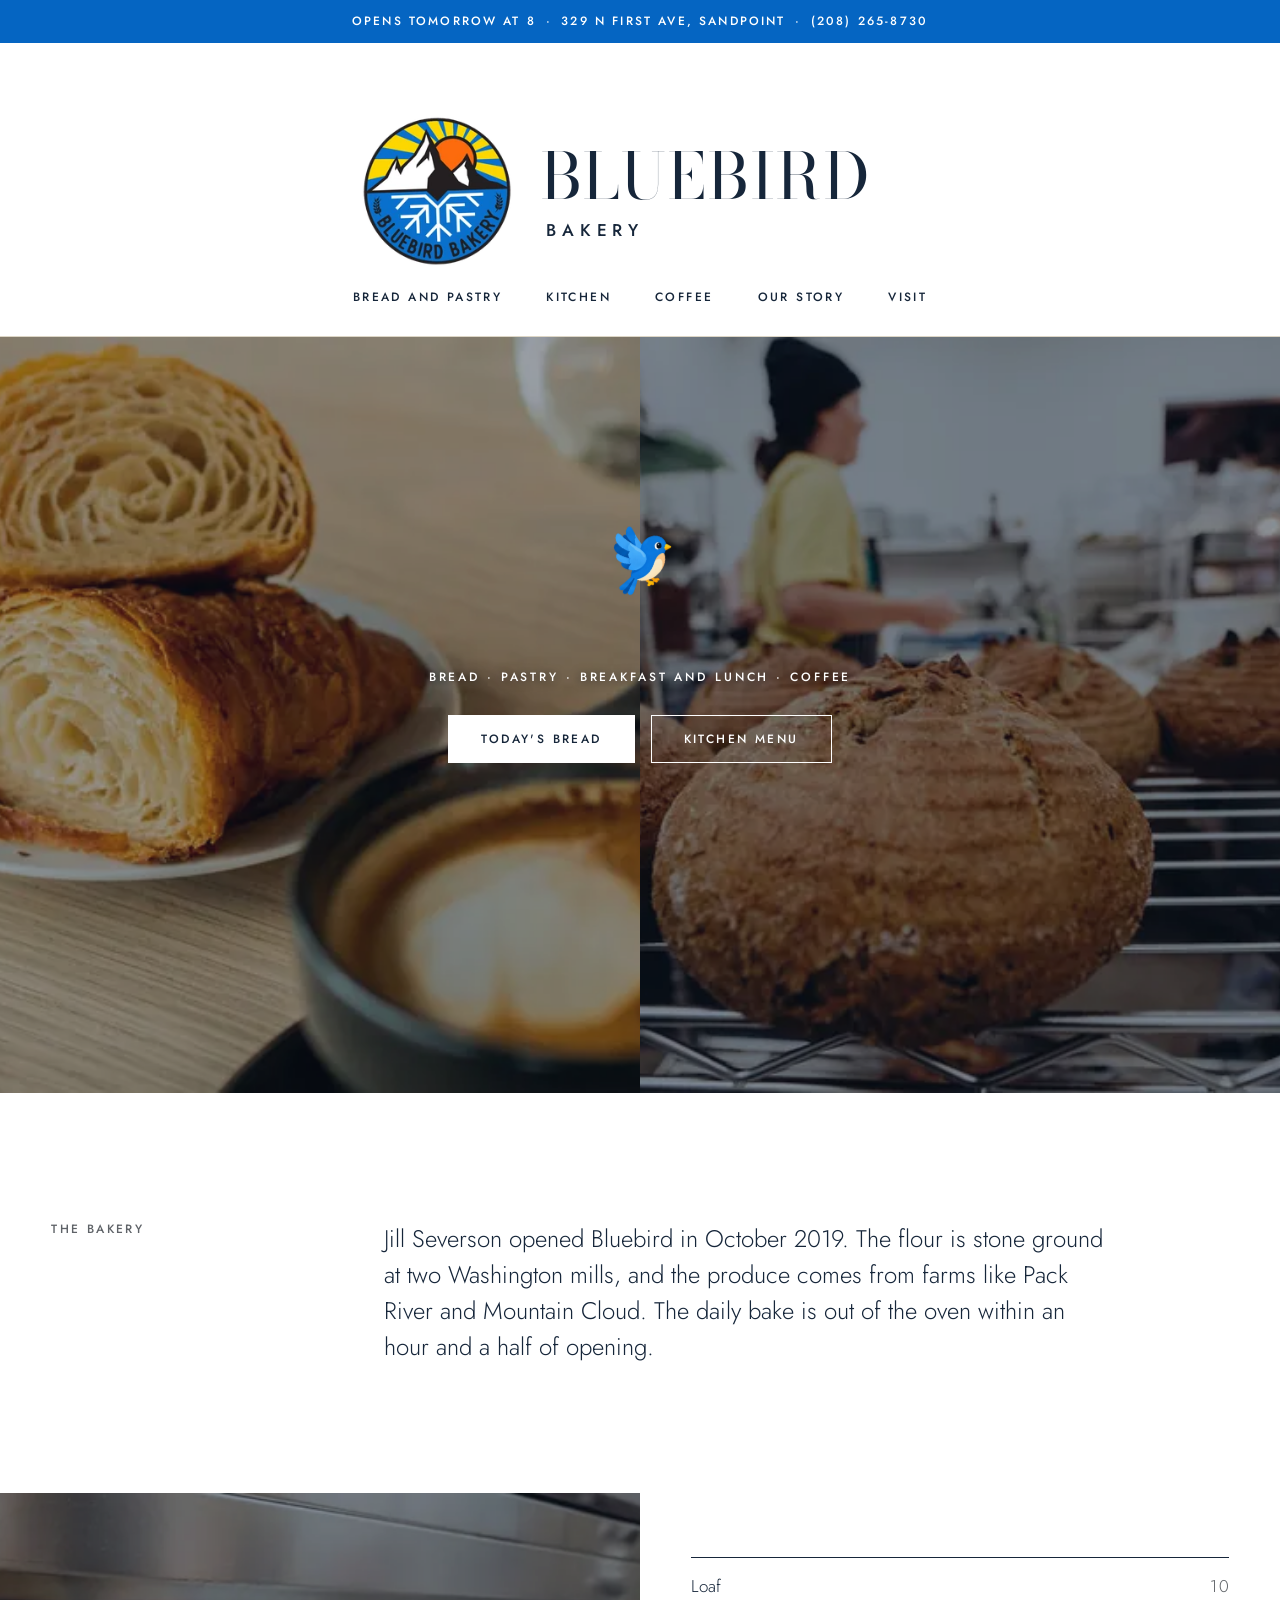
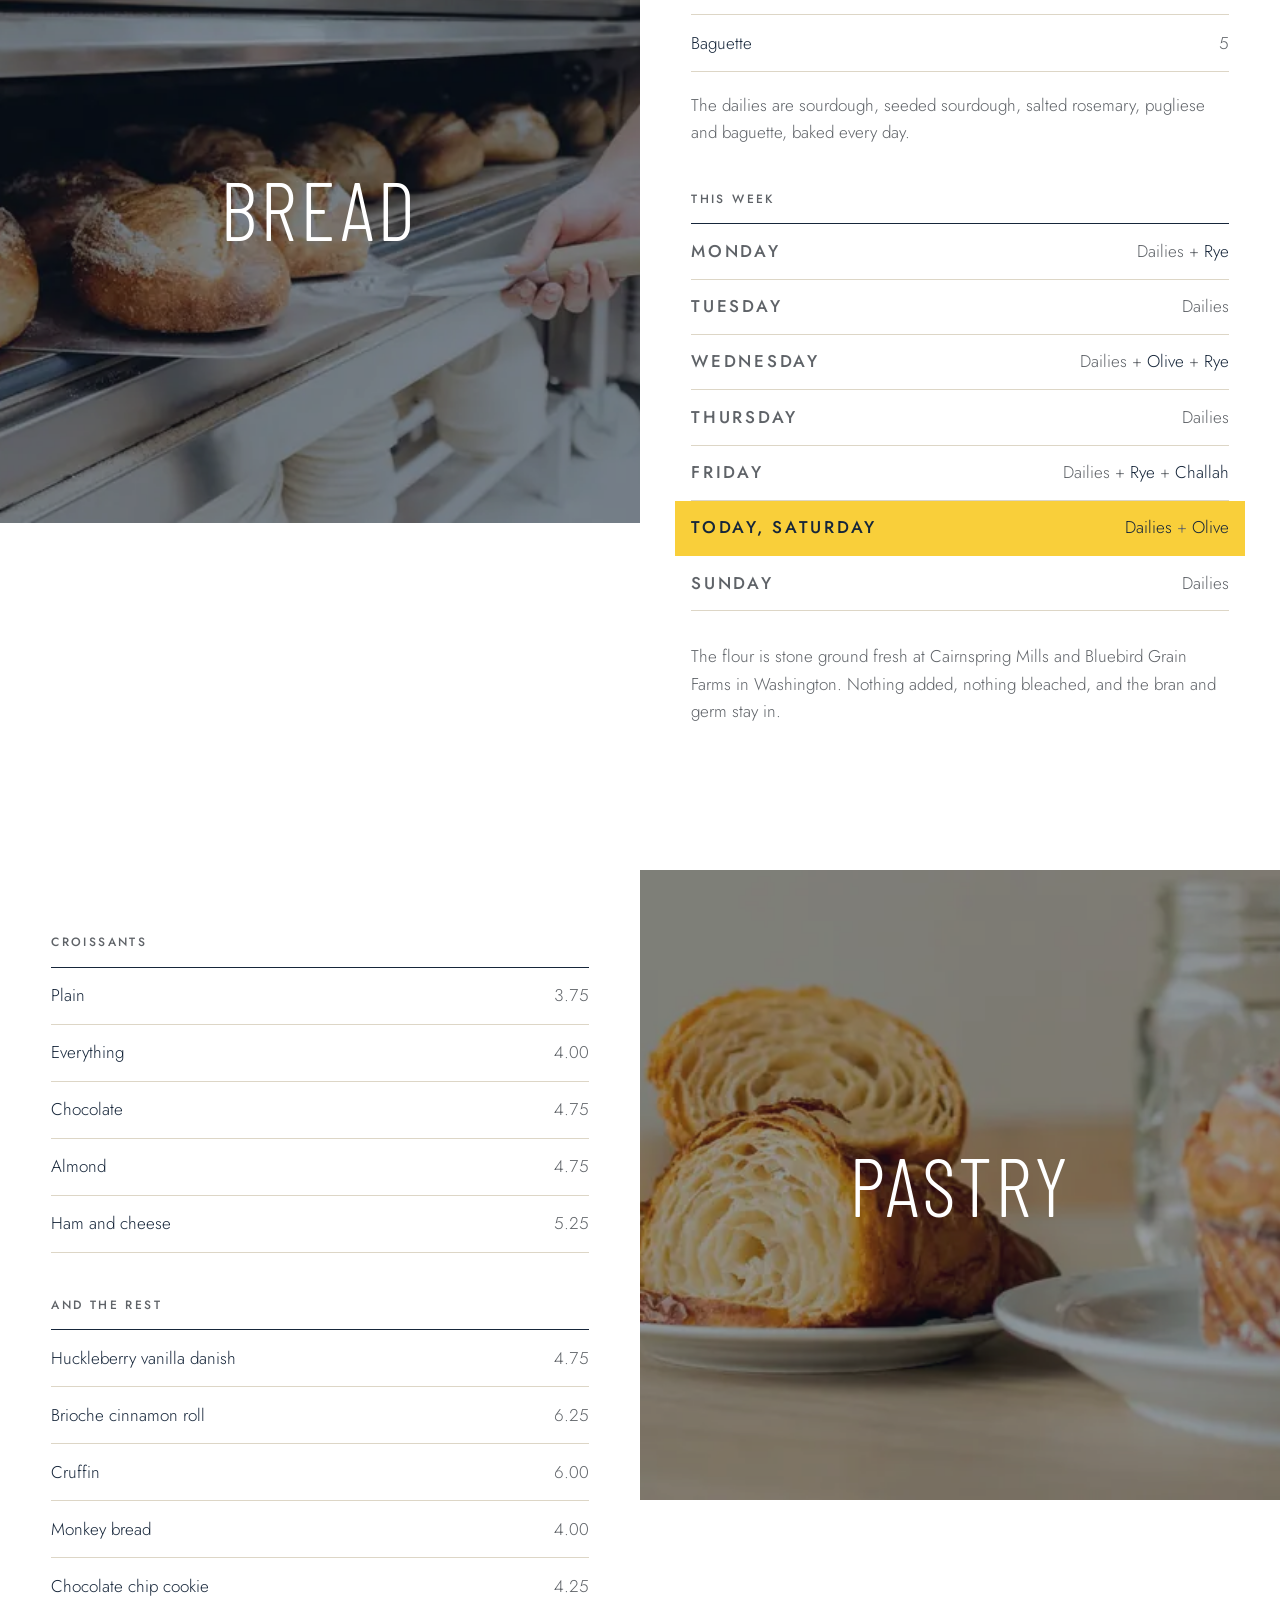
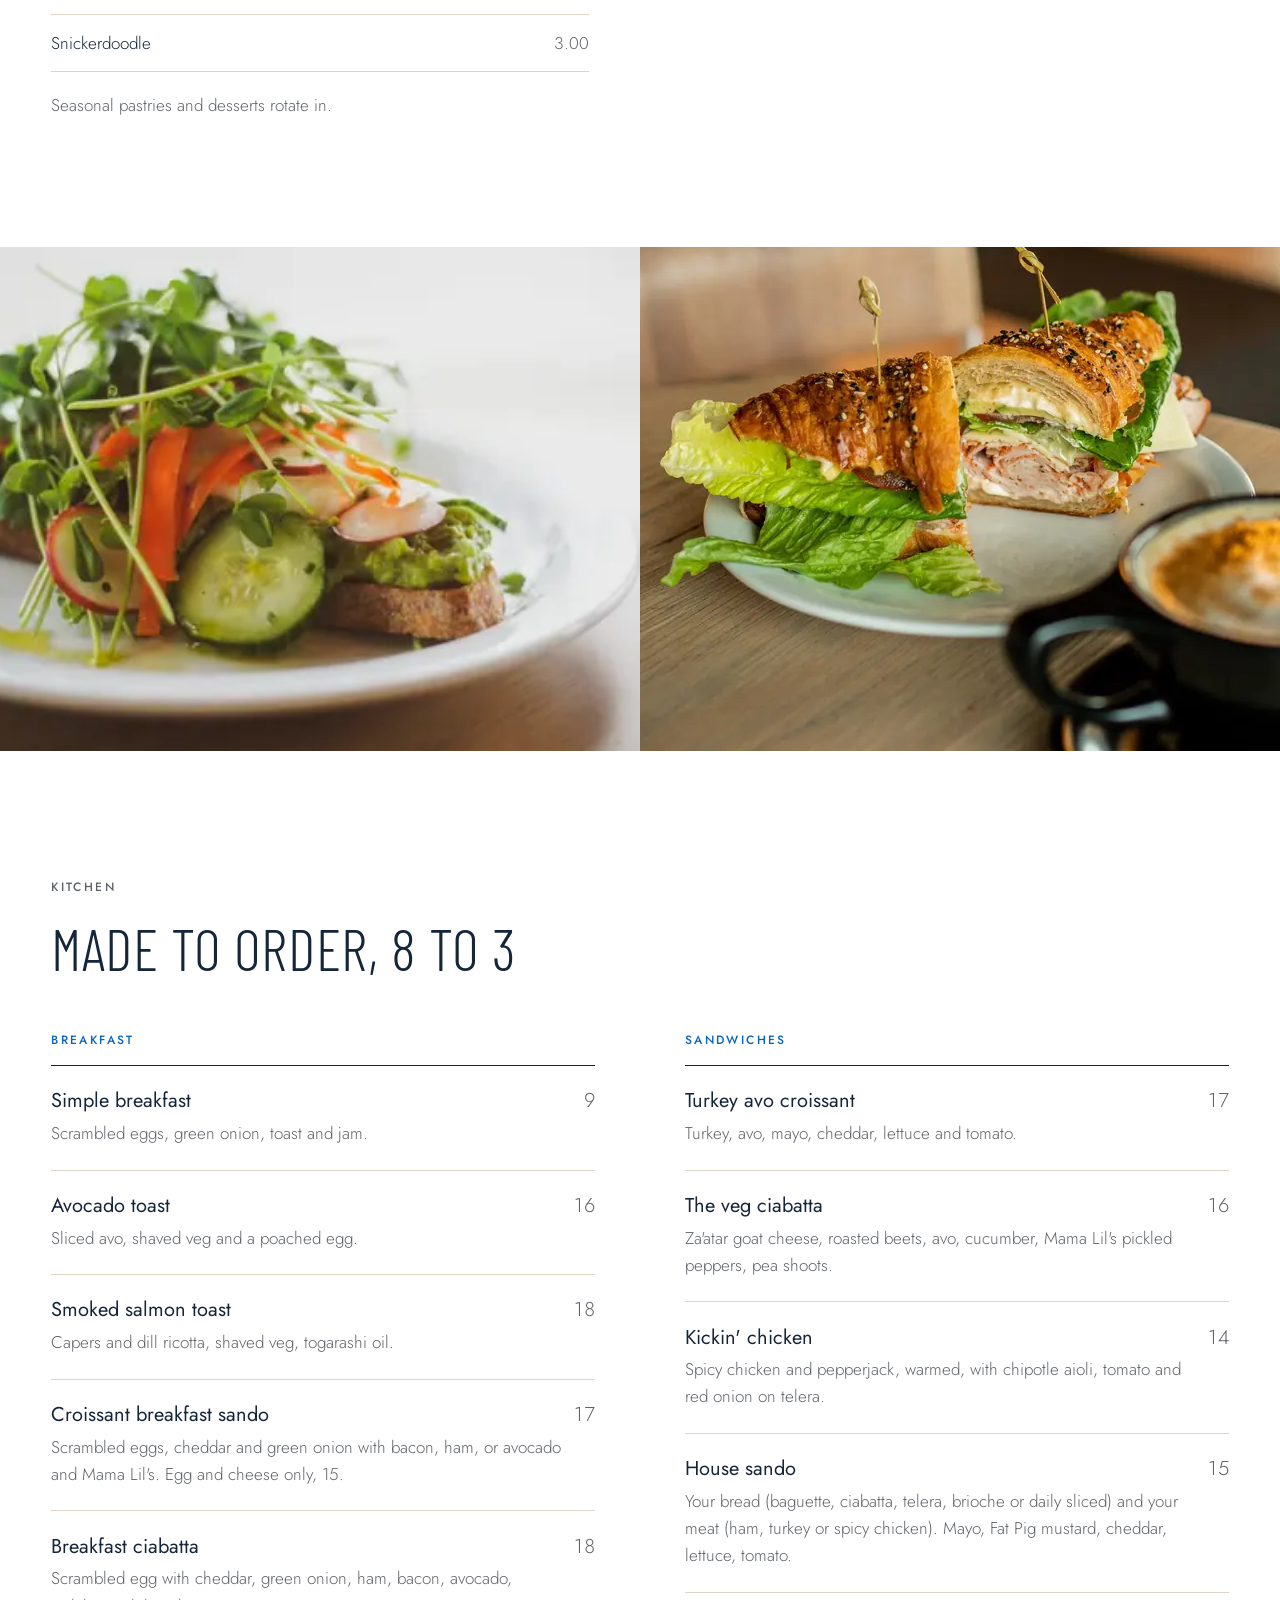
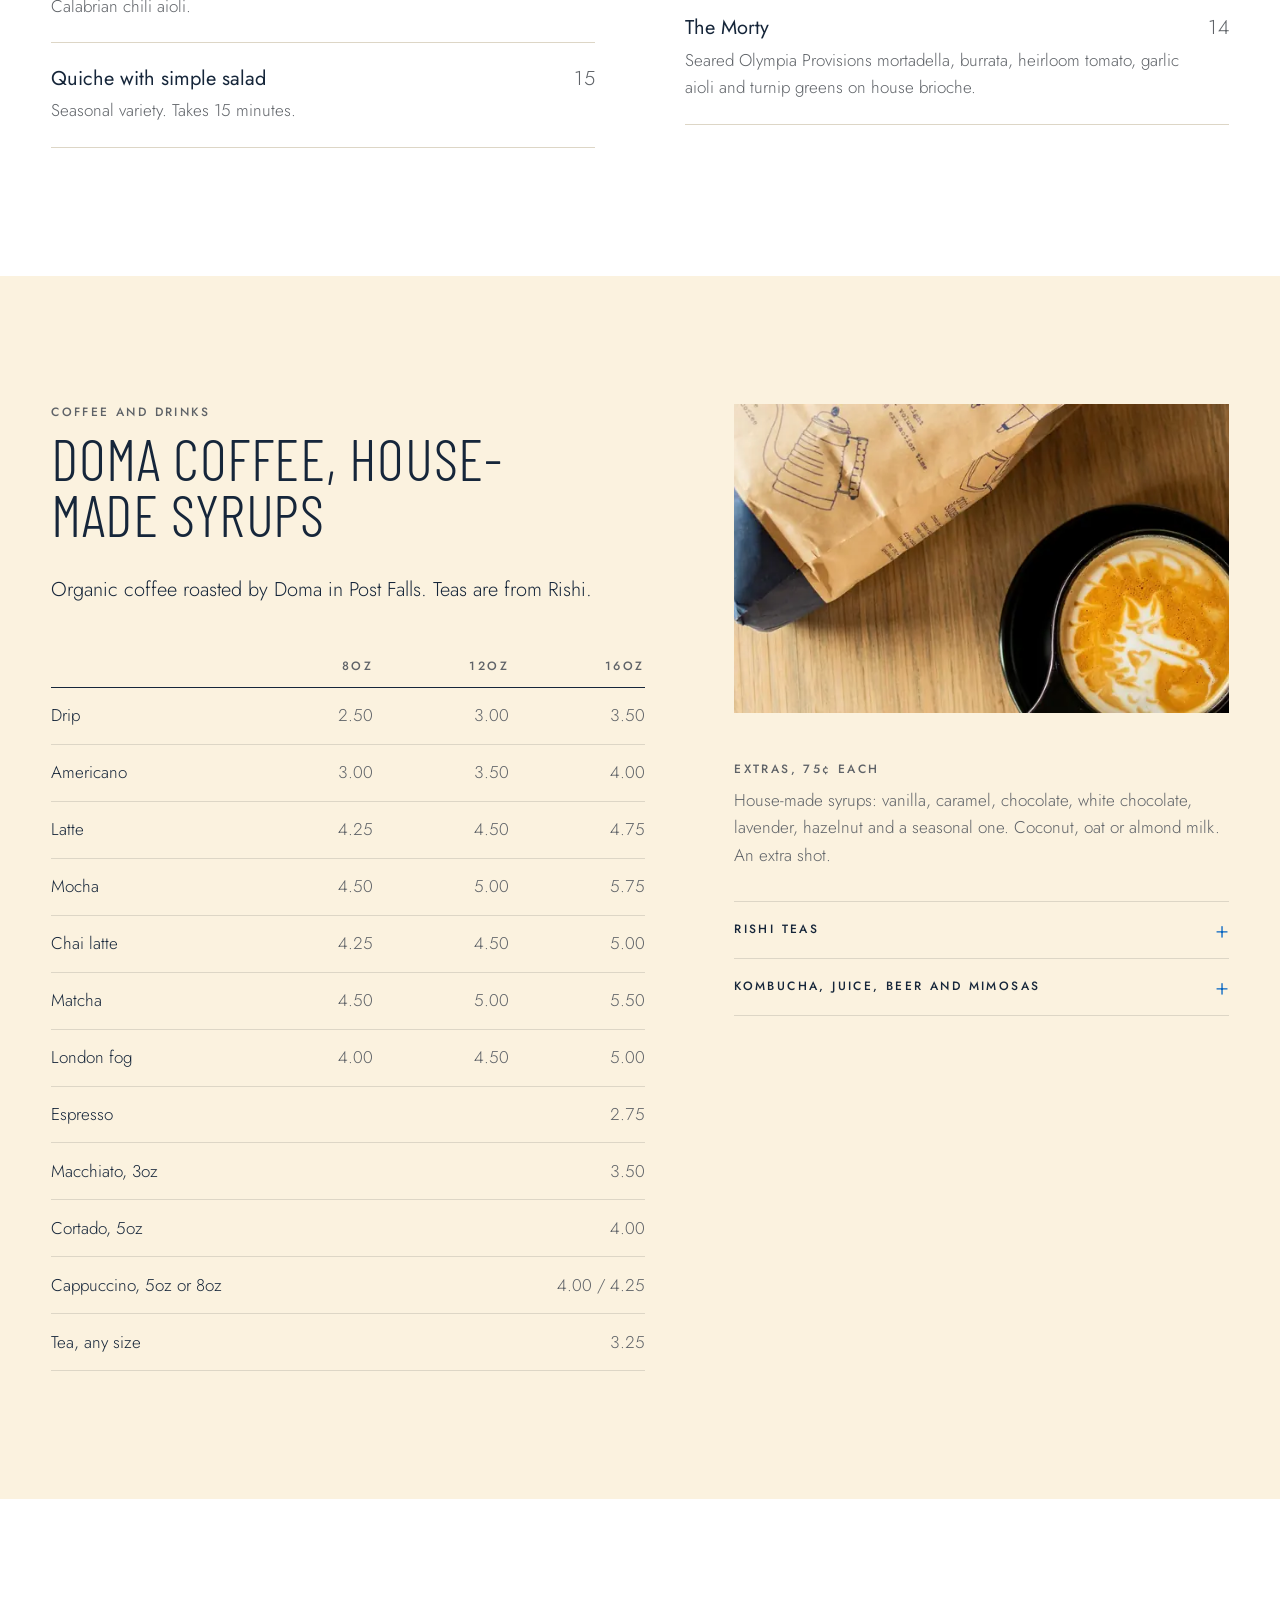
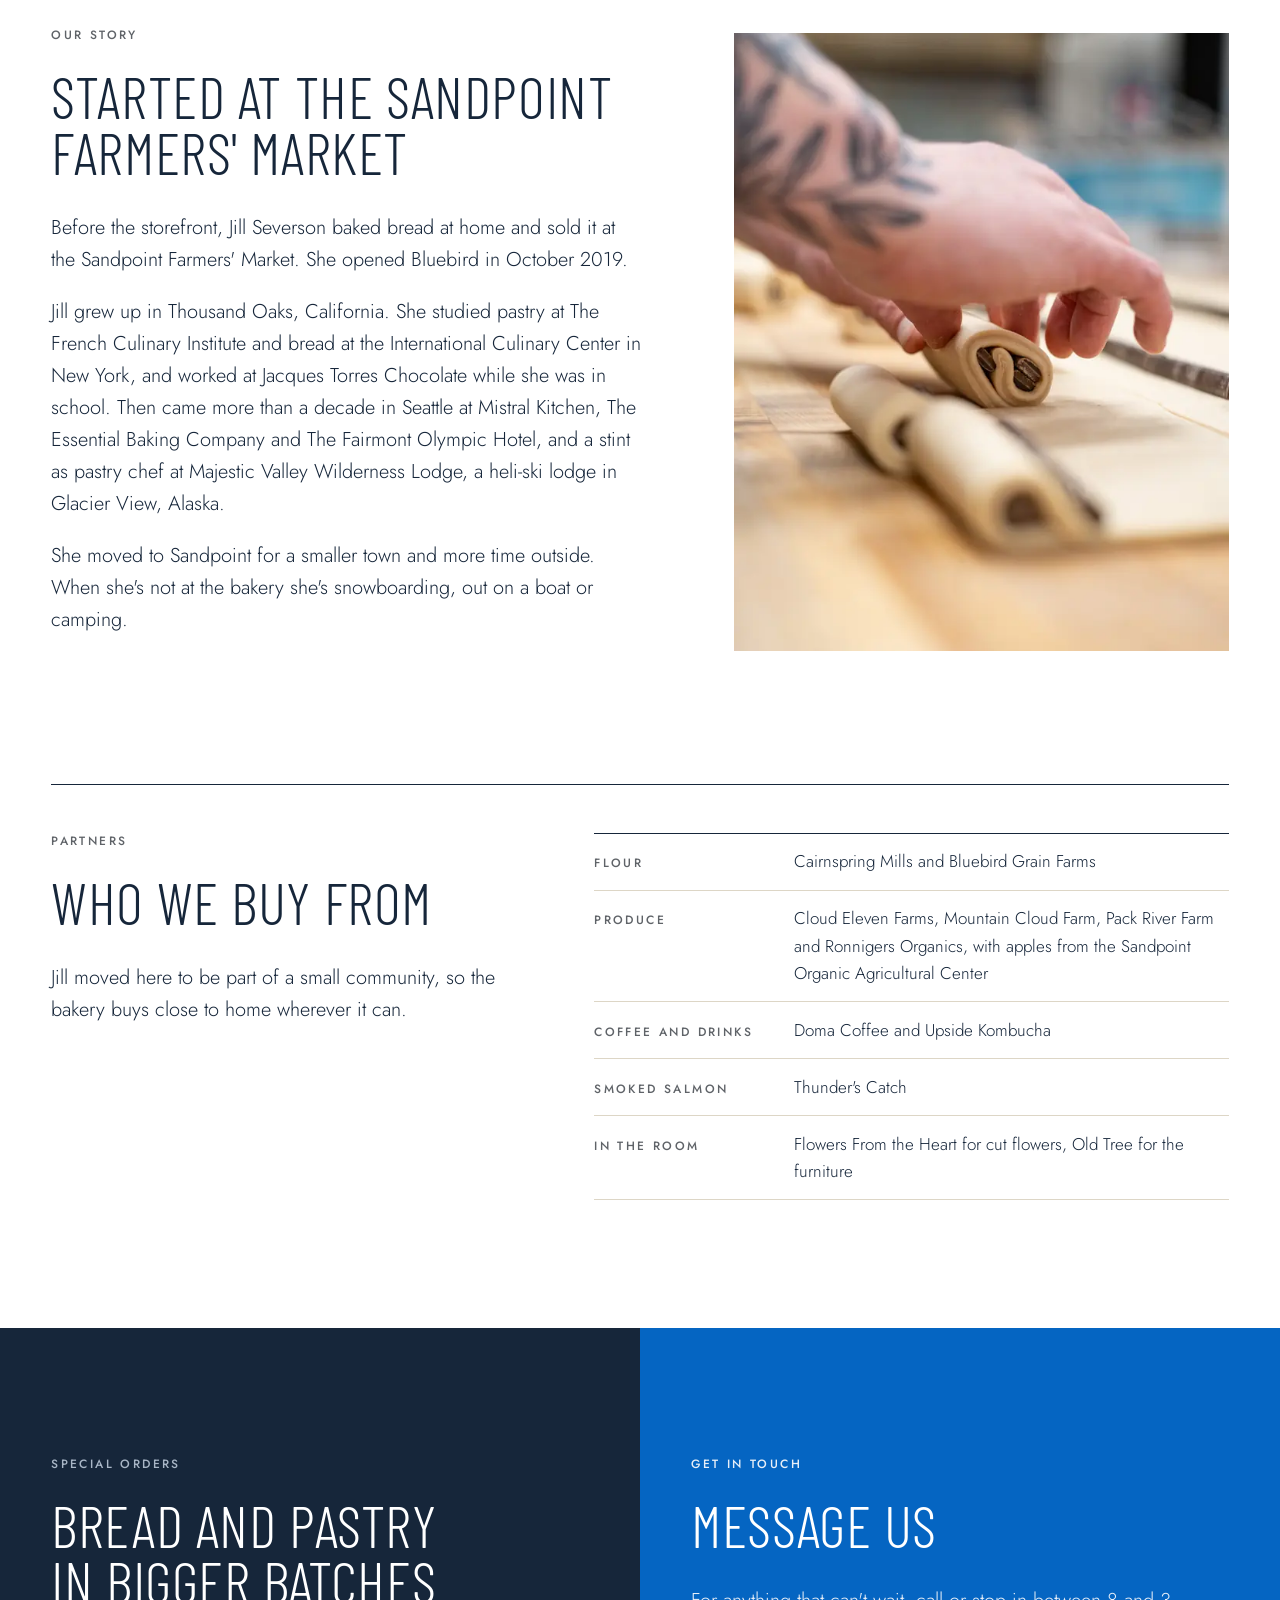
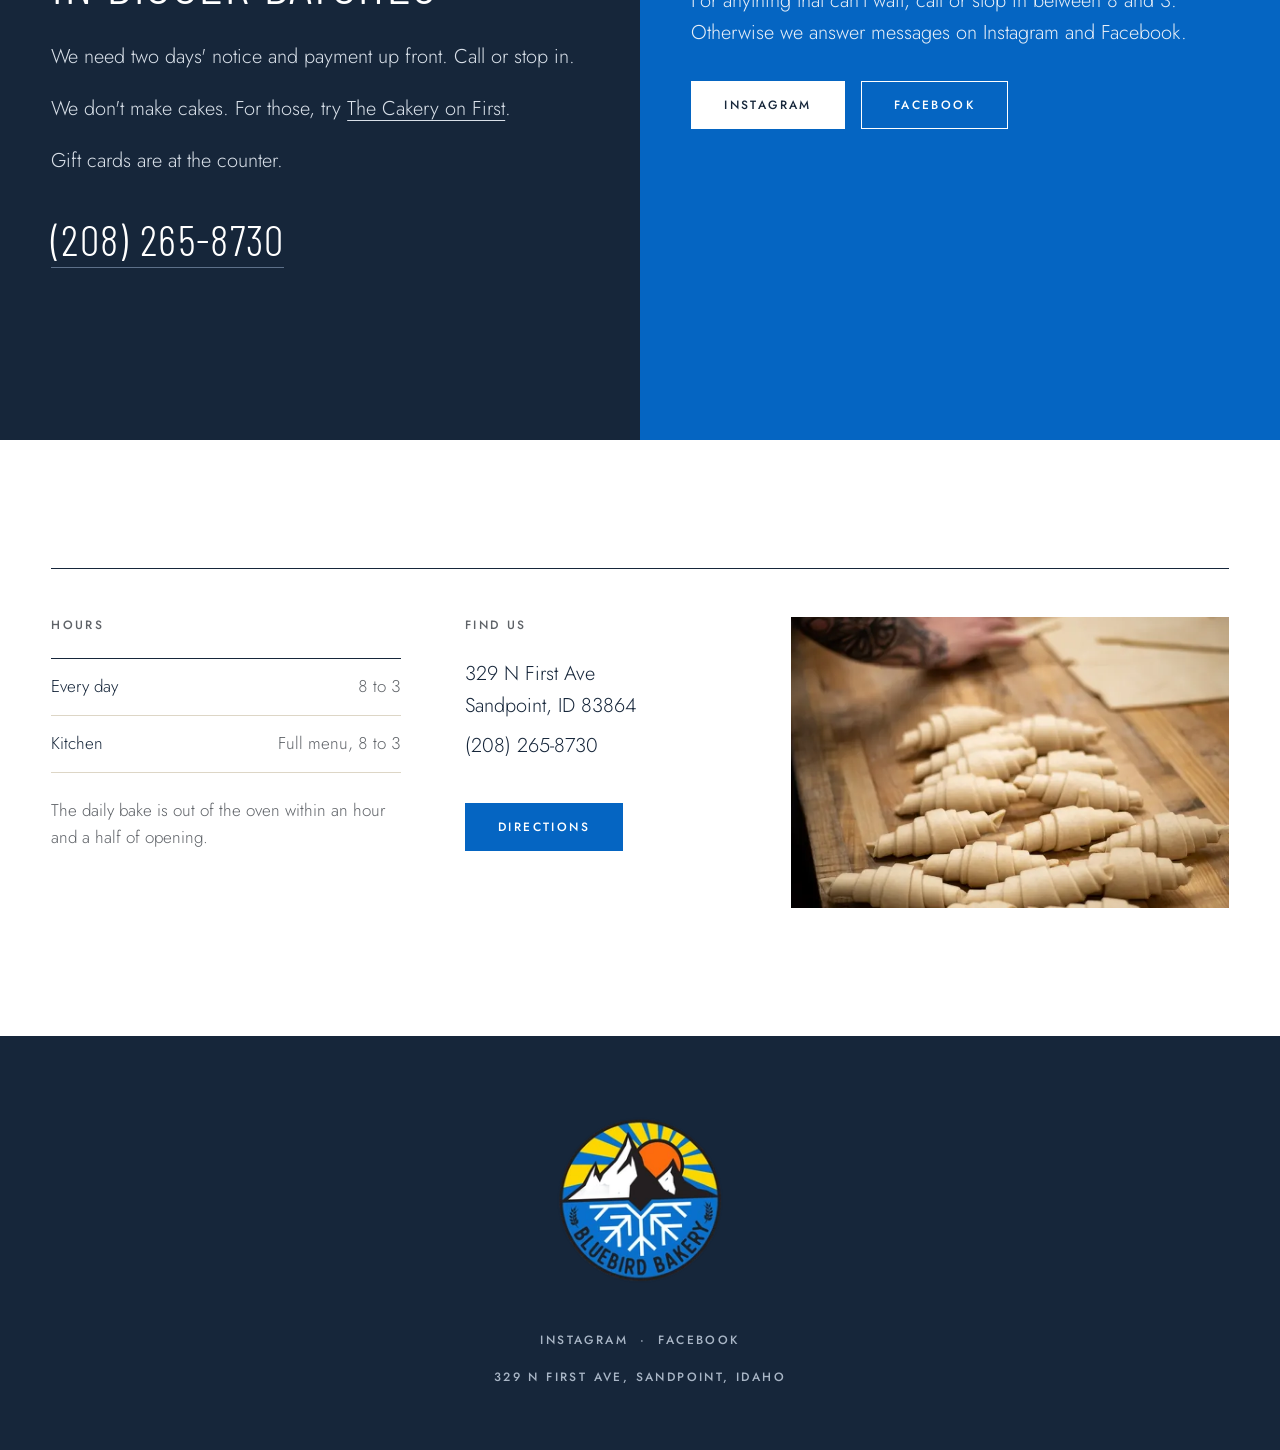
==== commit 6d2f6e38: "Story: drop the badge explanation, which wasn't the bakery's own copy Co-Authored-By: Claude Opus 5." ====
--- a/site/index.html
+++ b/site/index.html
@@ -208,10 +208,6 @@
       <p>Before the storefront, Jill Severson baked bread at home and sold it at the Sandpoint Farmers' Market. She opened Bluebird in October 2019.</p>
       <p>Jill grew up in Thousand Oaks, California. She studied pastry at The French Culinary Institute and bread at the International Culinary Center in New York, and worked at Jacques Torres Chocolate while she was in school. Then came more than a decade in Seattle at Mistral Kitchen, The Essential Baking Company and The Fairmont Olympic Hotel, and a stint as pastry chef at Majestic Valley Wilderness Lodge, a heli-ski lodge in Glacier View, Alaska.</p>
       <p>She moved to Sandpoint for a smaller town and more time outside. When she's not at the bakery she's snowboarding, out on a boat or camping.</p>
-      <div class="seal">
-        <img class="badge badge-seal" src="brand/badge.png" srcset="brand/badge-180.webp 180w, brand/badge-360.webp 360w, brand/badge-540.webp 540w" sizes="7rem" width="360" height="360" alt="" loading="lazy" decoding="async">
-        <p>The name is a skier's word. A bluebird day is the clear blue sky after a night of snow, which is what the badge shows: sun over the mountain, snowflake underneath.</p>
-      </div>
     </div>
     <figure class="story-photo" data-perch data-perch-at="0.25" data-perch-face="right"><img src="photos/rolling-chocolate.jpg" srcset="photos/rolling-chocolate-640.webp 640w, photos/rolling-chocolate-1200.webp 1200w, photos/rolling-chocolate-2000.webp 2000w" sizes="(max-width: 800px) 100vw, 40vw" width="1200" height="1800" alt="A baker's hands rolling a chocolate croissant on the bench" loading="lazy" decoding="async"></figure>
   </section>
--- a/site/styles.css
+++ b/site/styles.css
@@ -224,8 +224,6 @@
 /* ---- story + partners ---- */
 .story { display: grid; grid-template-columns: minmax(0, 6fr) minmax(0, 5fr); gap: clamp(2rem, 7vw, 7rem); align-items: center; padding-block: var(--space); }
 .story-photo { aspect-ratio: 4 / 5; }
-.seal { display: flex; align-items: center; gap: 1.5rem; margin-top: 2.5rem; padding-top: 2rem; border-top: 1px solid var(--line); }
-.seal p { margin: 0; font-size: var(--t-small); color: var(--grey); max-width: 26em; }
 .partners { padding-bottom: var(--space); }
 .partners-grid { display: grid; grid-template-columns: minmax(0, 5fr) minmax(0, 7fr); gap: clamp(2rem, 7vw, 7rem); align-items: start; }
 .partner-list > div { display: grid; grid-template-columns: 11rem minmax(0, 1fr); gap: 1.5rem; align-items: baseline; }
@@ -268,7 +266,6 @@
 .footer { background: var(--ink); color: var(--white); text-align: center; padding: 5rem var(--gutter) 4rem; }
 .badge { width: auto; height: auto; object-fit: contain; }
 .badge-footer { width: 10.5rem; margin-inline: auto; }
-.badge-seal { width: 6rem; flex: none; }
 .footer .label { color: var(--on-dark-quiet); margin: 2rem auto 0; max-width: none; }
 .footer .footer-address { margin-top: 0.25rem; }
 .footer a { display: inline-block; padding: 1rem 0.35rem; text-decoration: none; }
@@ -300,9 +297,7 @@
   .week .today { margin-inline: -0.75rem; padding-inline: 0.75rem; }
   .course + .course { margin-top: 3rem; }
   .partner-list > div { grid-template-columns: minmax(0, 1fr); gap: 0.35rem; }
-  .seal { align-items: flex-start; }
-  .badge-seal { width: 4.5rem; }
-
+    
   .stickybar { display: none; }
   .quickbar { display: grid; grid-template-columns: 1fr 1fr 3.75rem; position: fixed; z-index: 66; left: 0; right: 0; bottom: 0;
     padding-bottom: env(safe-area-inset-bottom); background: var(--ink); box-shadow: 0 -6px 20px rgba(10, 22, 38, 0.18); }
